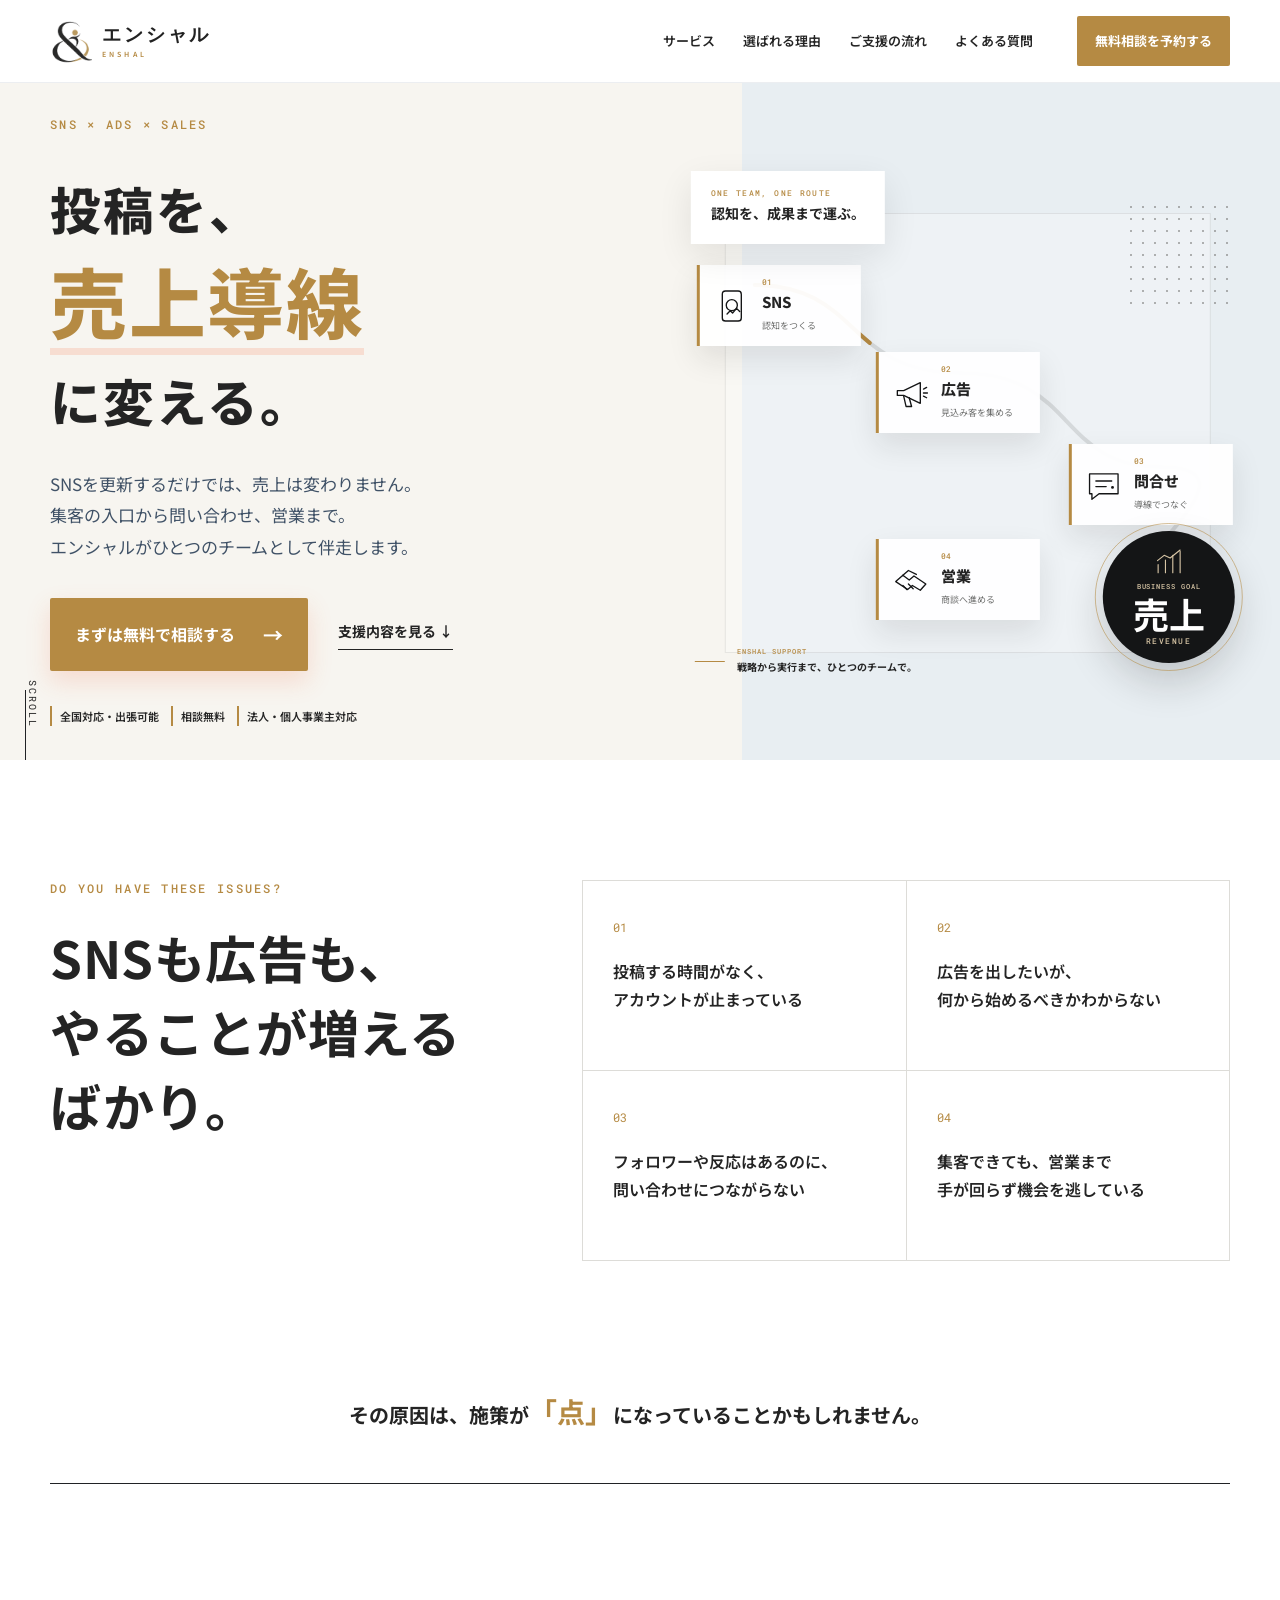
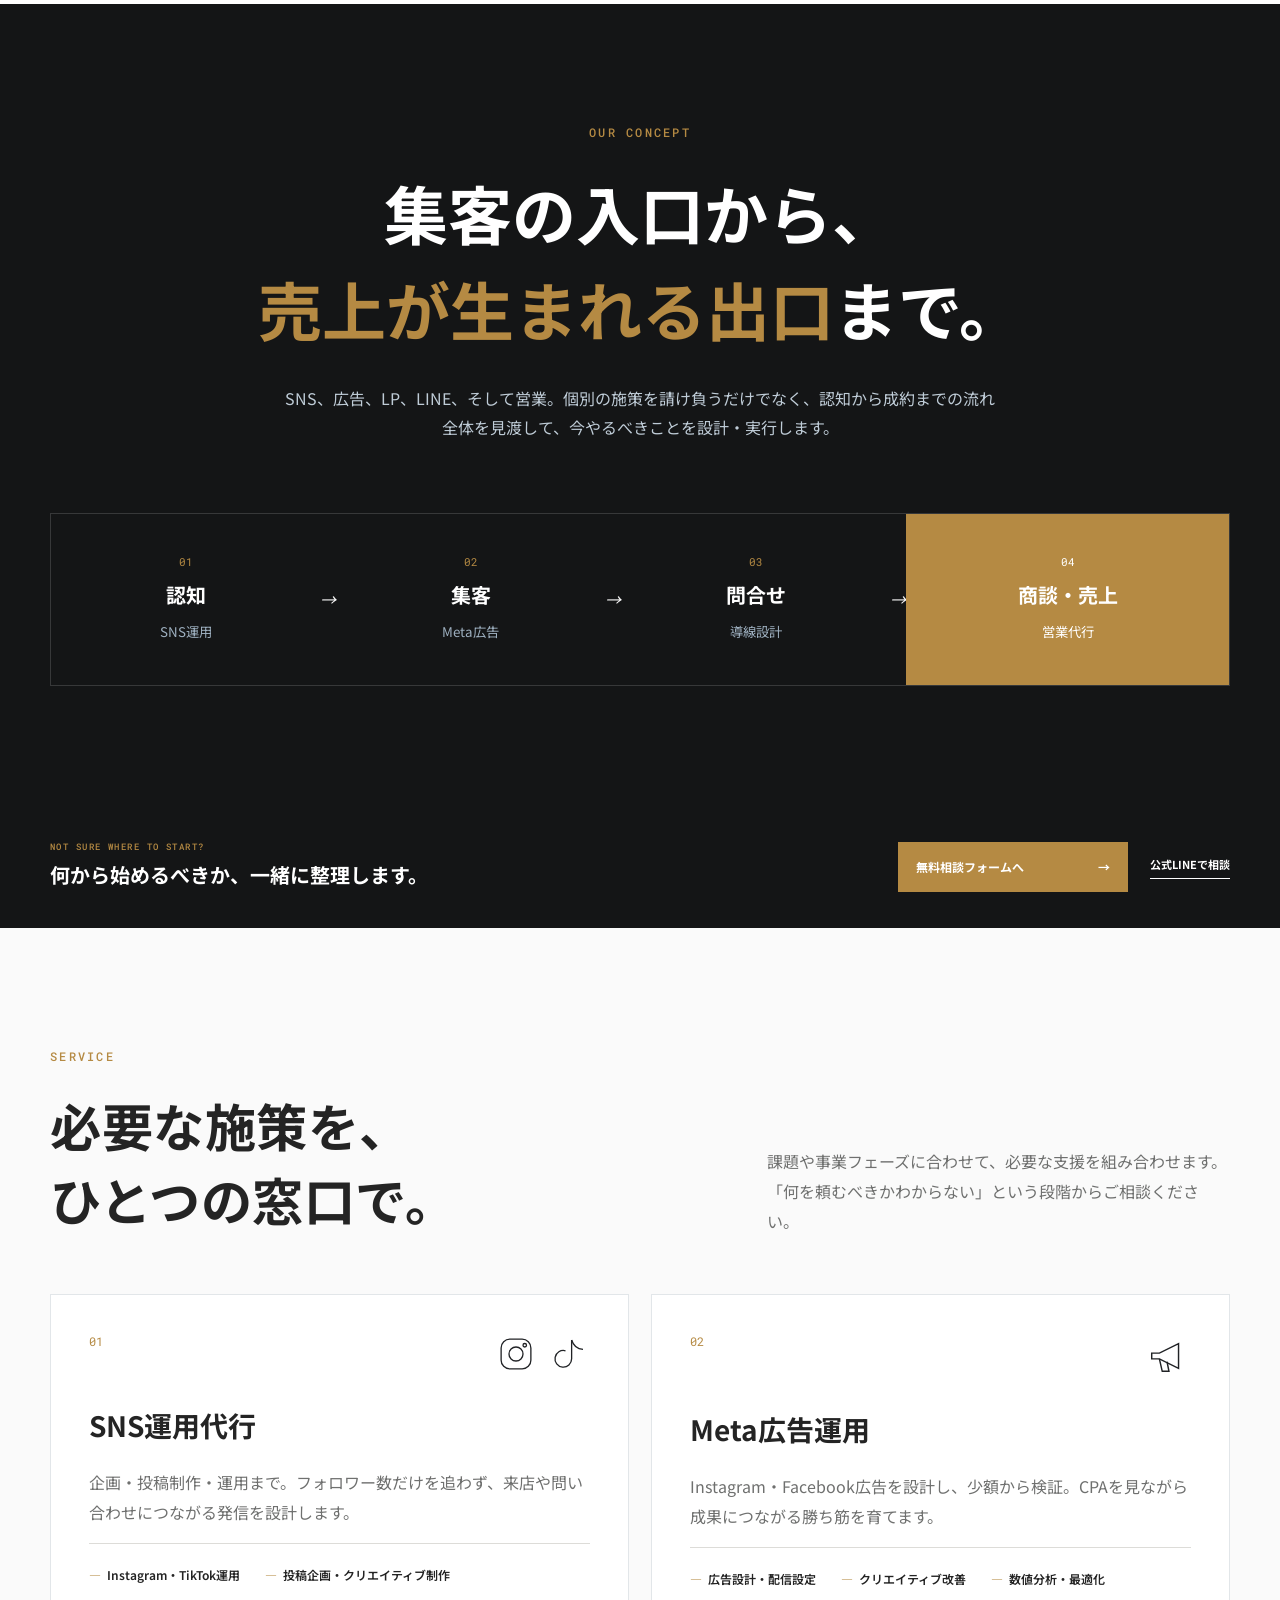
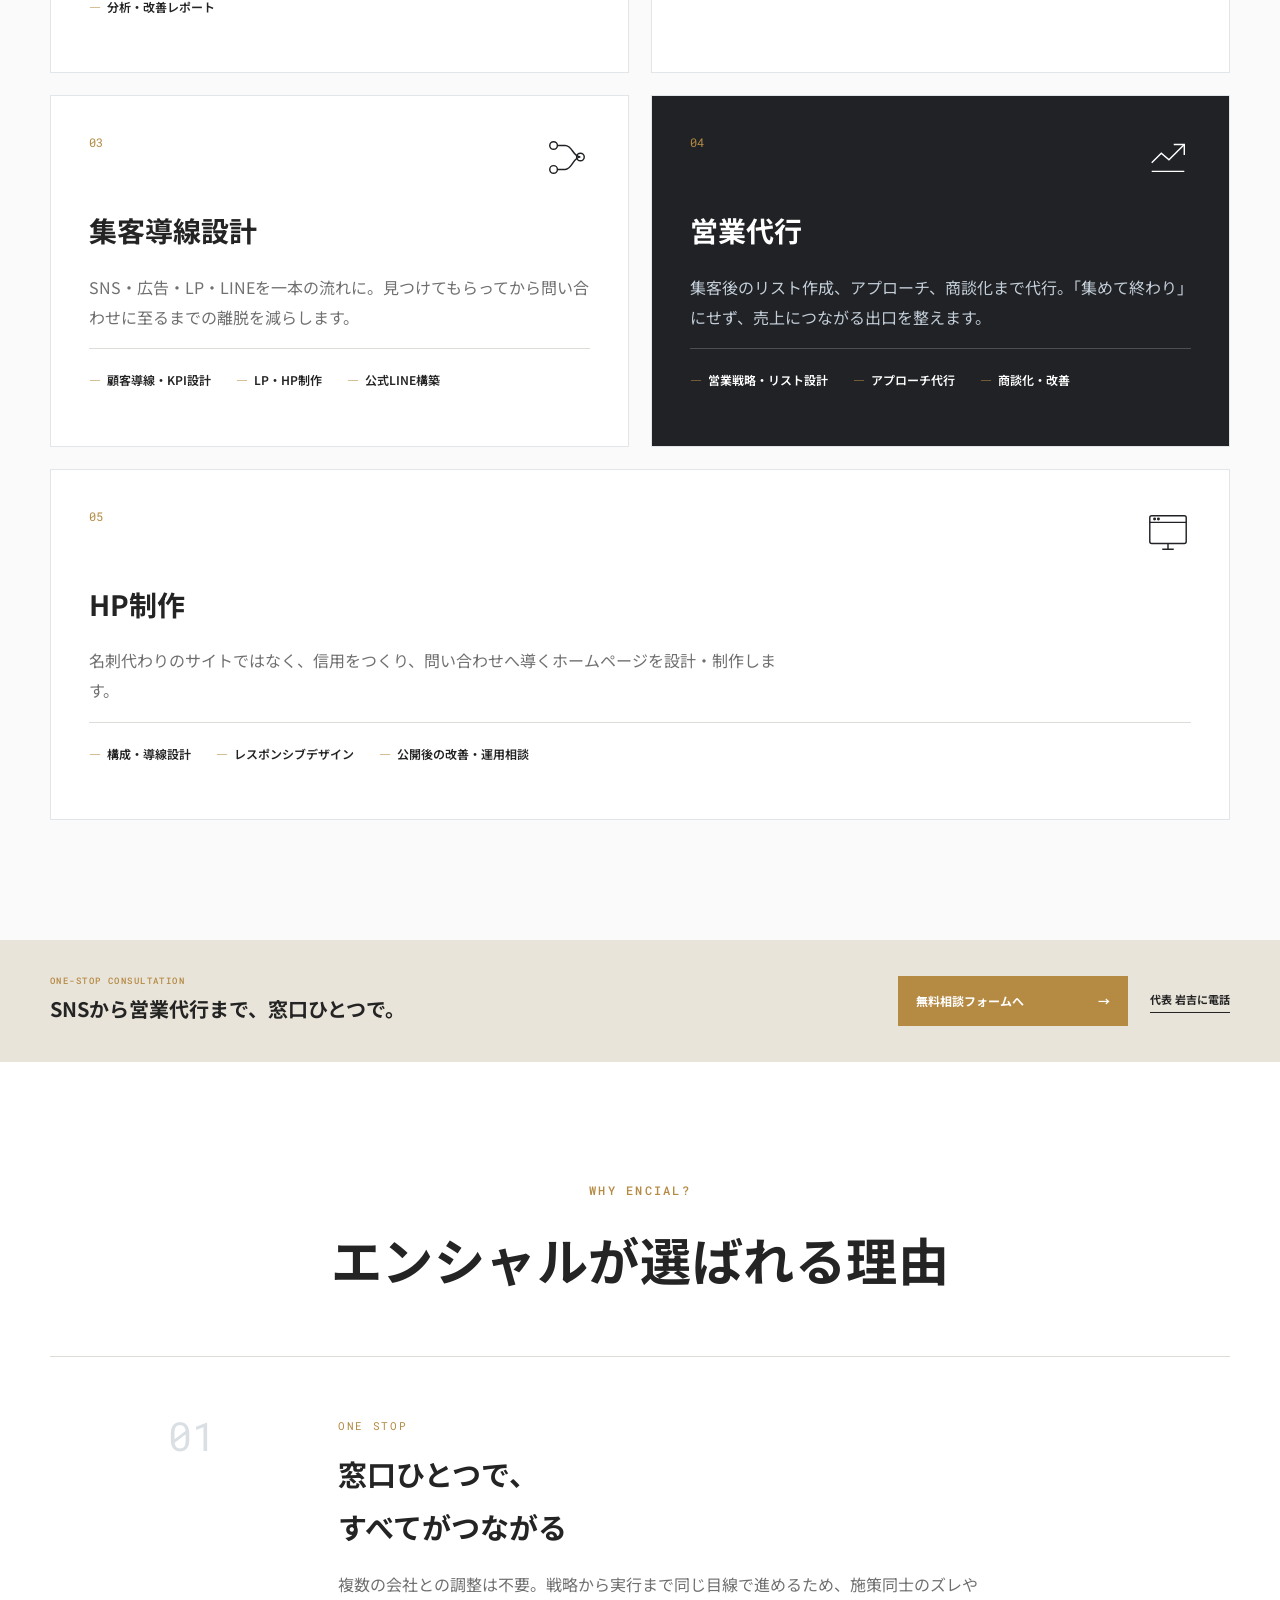
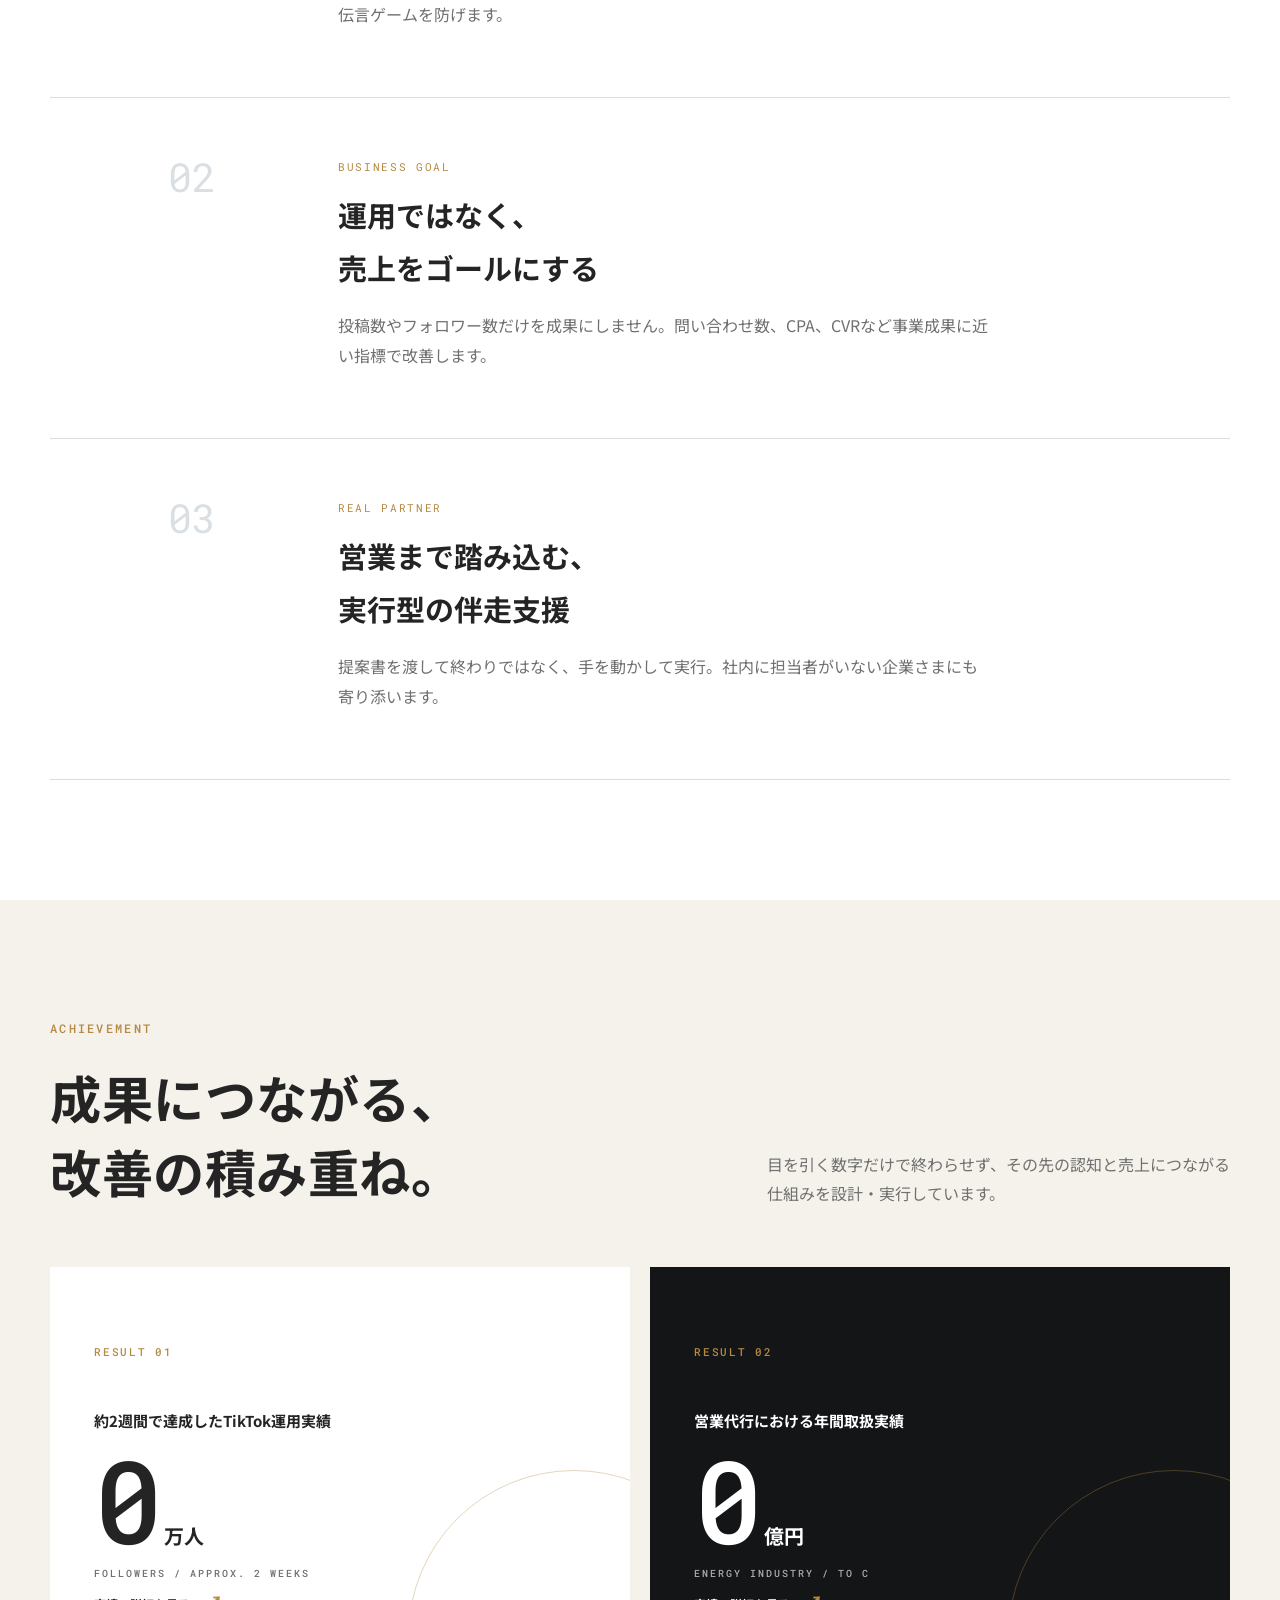
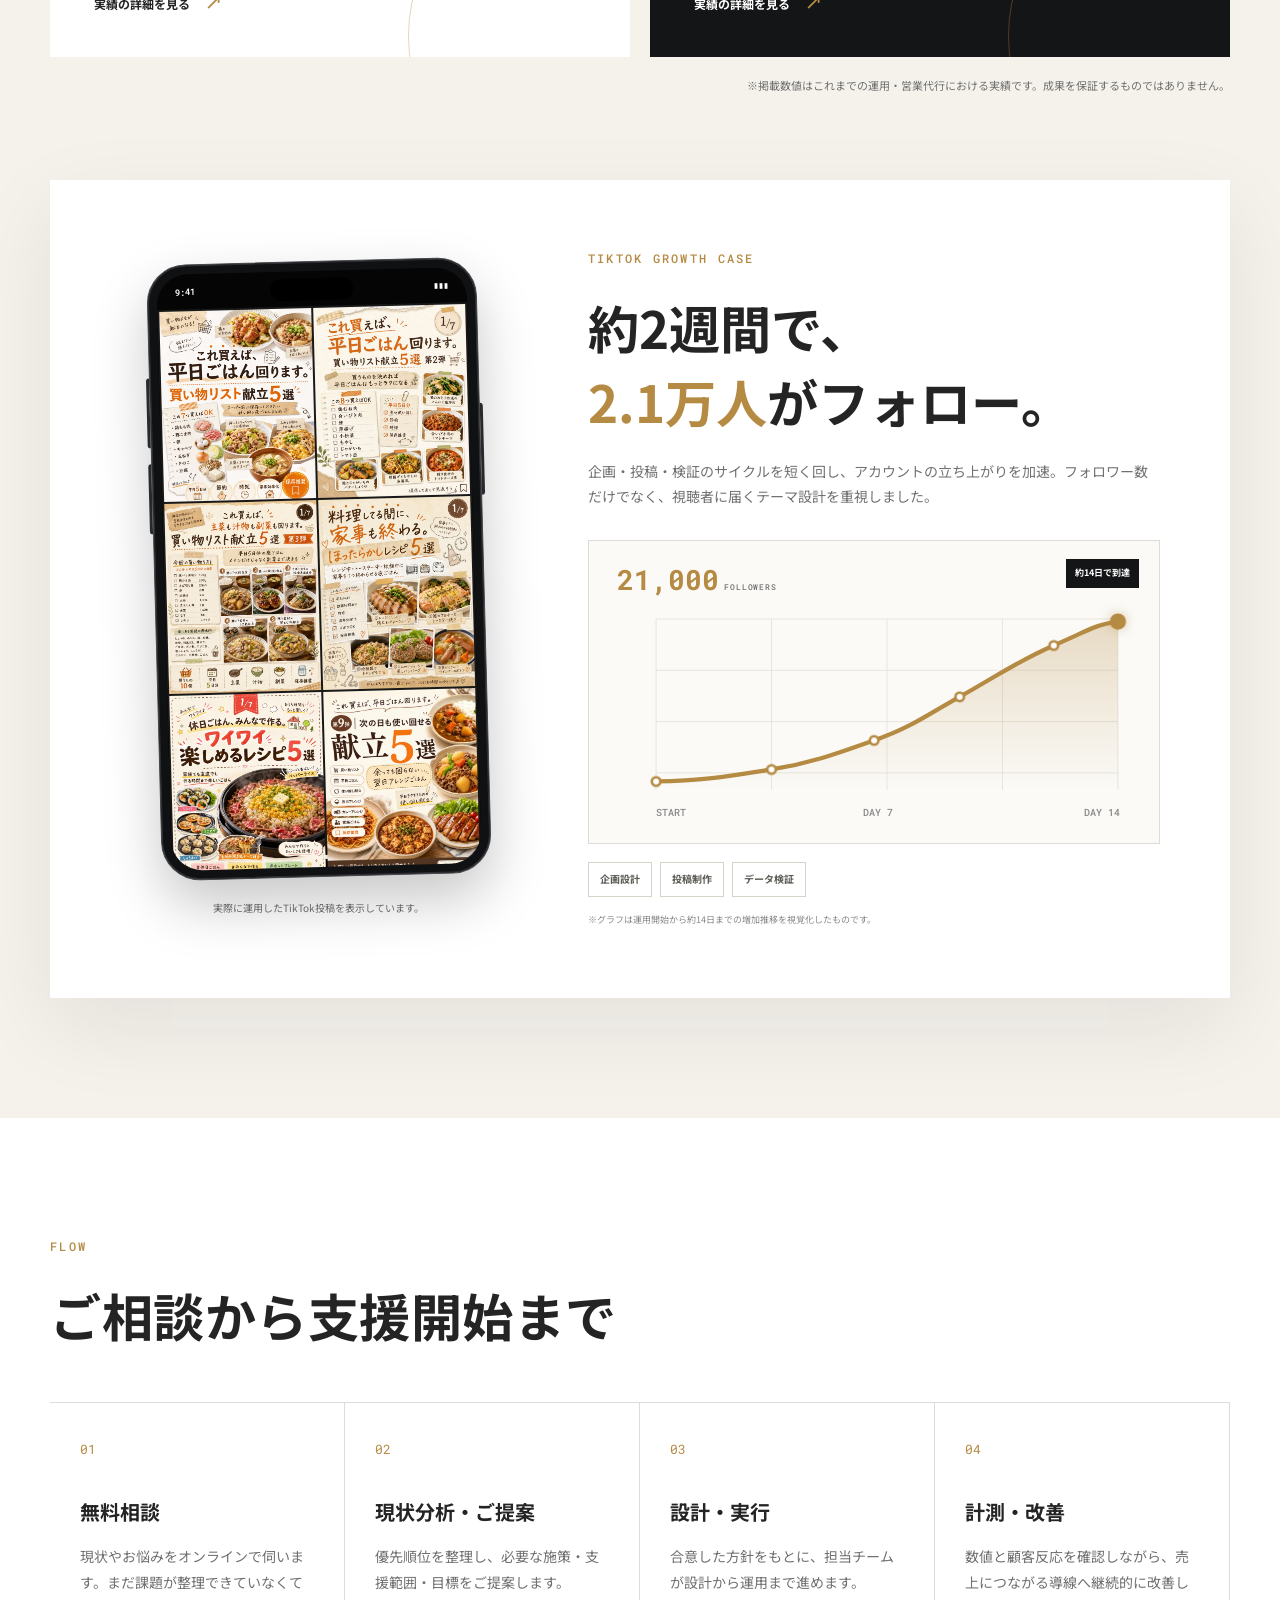
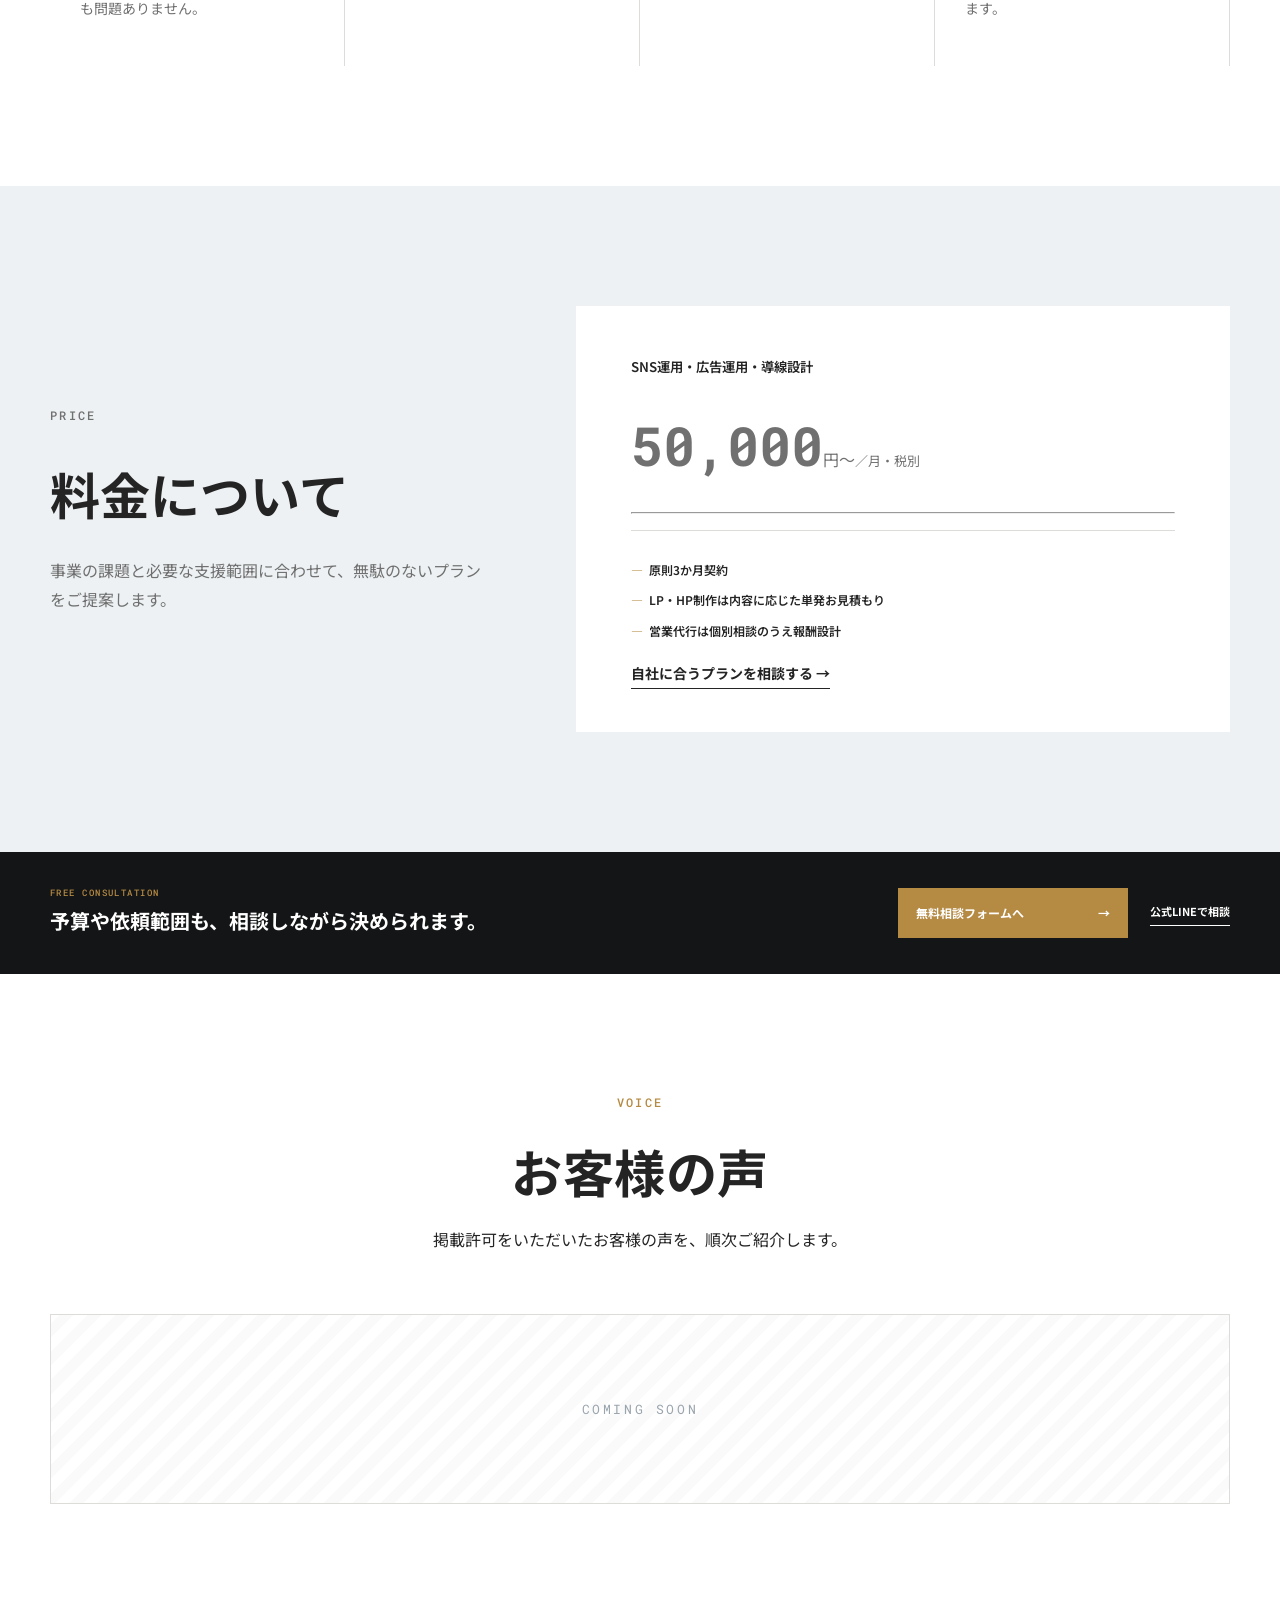
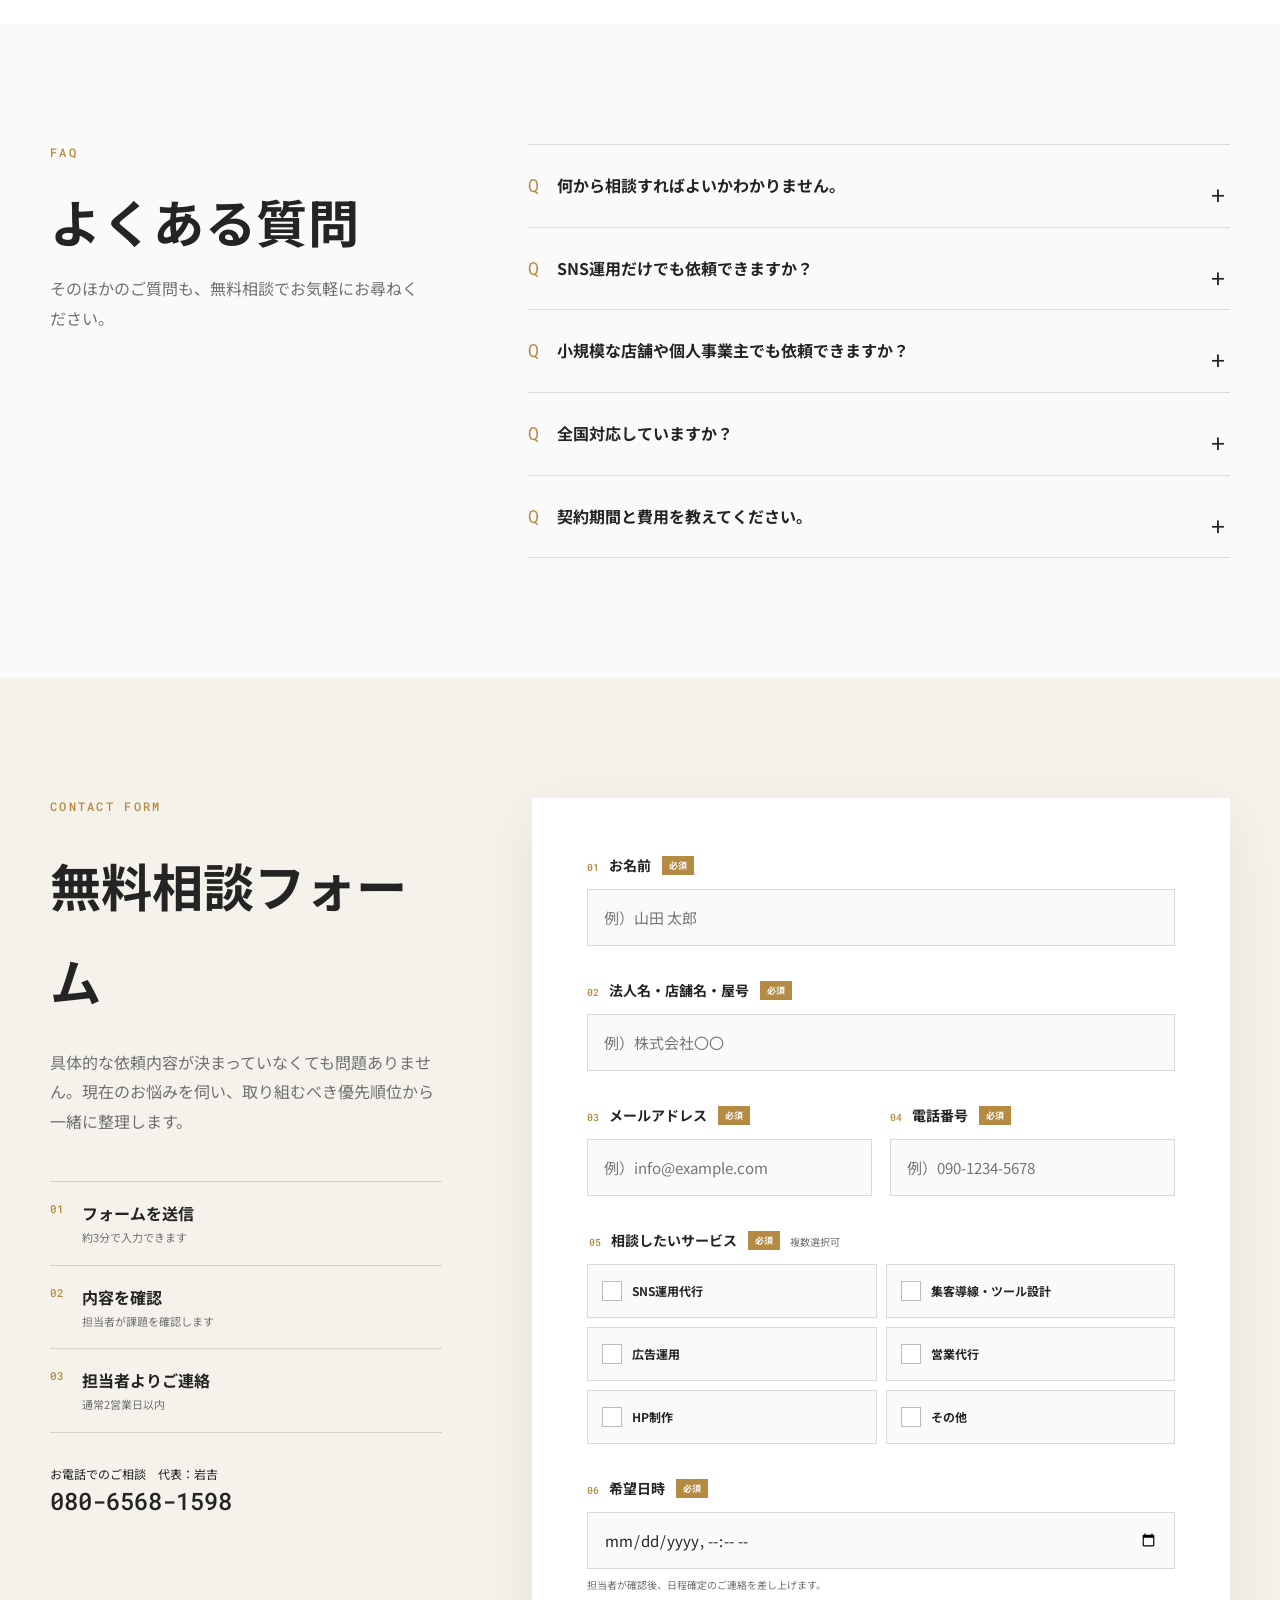
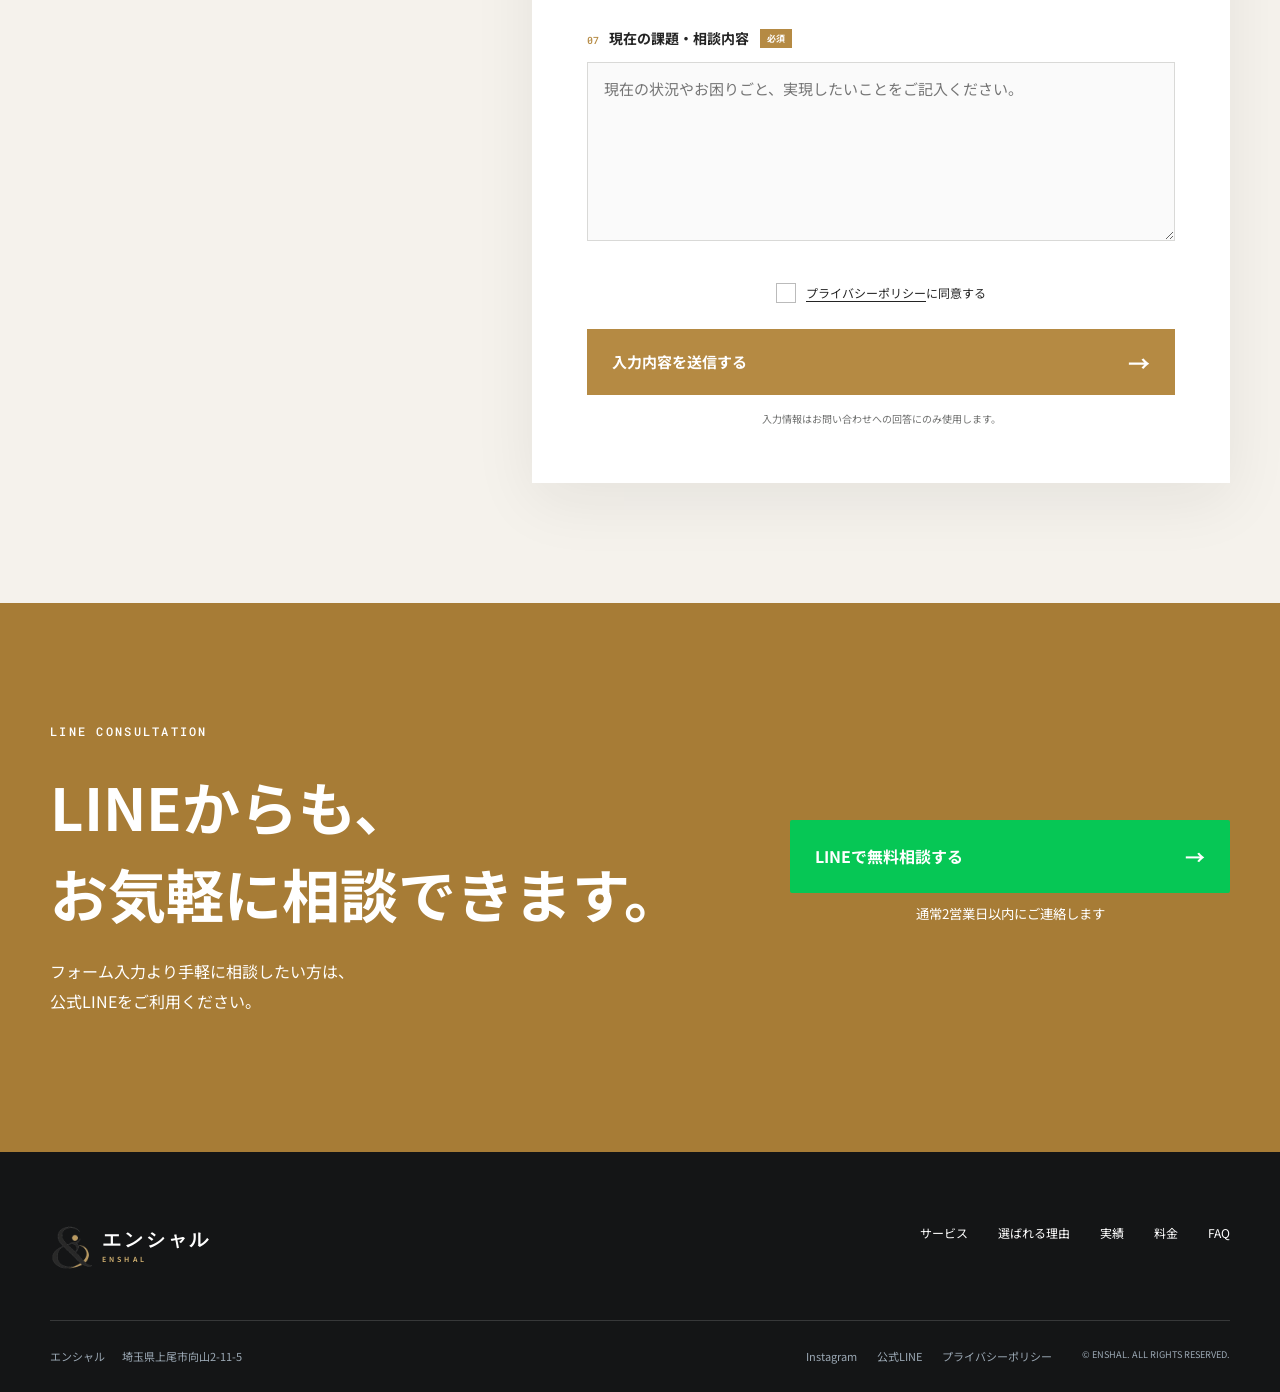
==== index.html @ 0386ad5e "Add landing page files" ====
<!doctype html>
<html lang="ja">
<head>
  <meta charset="UTF-8">
  <meta name="viewport" content="width=device-width, initial-scale=1.0">
  <meta name="description" content="エンシャルは、SNS運用・Meta広告・HP制作・集客導線設計・営業代行を一気通貫で行い、集客を売上につなげる伴走パートナーです。">
  <title>エンシャル｜投稿を、売上導線に変える。</title>
  <link rel="preconnect" href="https://fonts.googleapis.com">
  <link rel="preconnect" href="https://fonts.gstatic.com" crossorigin>
  <link href="https://fonts.googleapis.com/css2?family=Noto+Sans+JP:wght@400;500;600;700;800&family=Roboto+Mono:wght@500&display=swap" rel="stylesheet">
  <link rel="stylesheet" href="styles.css">
  <link rel="stylesheet" href="brand.css">
</head>
<body>
  <a class="skip-link" href="#main">本文へ移動</a>
  <header class="header" id="header">
    <div class="header__inner container">
      <a class="logo" href="#top" aria-label="エンシャル トップへ">
        <img src="assets/encial-mark-transparent.png" alt="" width="430" height="480">
        <span>エンシャル<small>ENSHAL</small></span>
      </a>
      <nav class="nav" aria-label="メインナビゲーション">
        <a href="#service">サービス</a><a href="#strength">選ばれる理由</a><a href="#flow">ご支援の流れ</a><a href="#faq">よくある質問</a>
      </nav>
      <a class="button button--small" href="#inquiry">無料相談を予約する</a>
      <button class="menu-button" aria-label="メニューを開く" aria-expanded="false"><b>MENU</b><span></span><span></span></button>
    </div>
  </header>

  <main id="main">
    <section class="hero" id="top">
      <div class="hero__grid container">
        <div class="hero__copy reveal">
          <p class="eyebrow">SNS × ADS × SALES</p>
          <h1><span class="hero-title__small">投稿を、</span><br><em>売上導線</em><br><span class="hero-title__small hero-title__last">に変える。</span></h1>
          <p class="hero__lead">SNSを更新するだけでは、売上は変わりません。<br>集客の入口から問い合わせ、営業まで。<br class="pc">エンシャルがひとつのチームとして伴走します。</p>
          <div class="hero__actions">
            <a class="button" href="#inquiry">まずは無料で相談する<span>→</span></a>
            <a class="text-link" href="#service">支援内容を見る <span>↓</span></a>
          </div>
          <div class="hero__trust"><span>全国対応・出張可能</span><span>相談無料</span><span>法人・個人事業主対応</span></div>
        </div>
        <div class="hero__visual reveal" aria-label="SNSから売上までを一本につなぐ支援導線">
          <div class="revenue-route">
            <div class="revenue-route__heading"><small>ONE TEAM, ONE ROUTE</small><strong>認知を、成果まで運ぶ。</strong></div>
            <svg class="revenue-route__line" viewBox="0 0 540 420" aria-hidden="true">
              <path class="route-line__base" d="M64 72 C170 72 154 160 270 160 S366 254 470 254 S430 350 470 350"/>
              <path class="route-line__active" pathLength="1" d="M64 72 C170 72 154 160 270 160 S366 254 470 254 S430 350 470 350"/>
            </svg>
            <div class="route-step route-step--sns"><svg viewBox="0 0 48 48" aria-hidden="true"><rect x="12" y="5" width="24" height="38" rx="4"/><circle cx="24" cy="23" r="7"/><path d="m18 34 4-4 3 3 5-6 4 4"/></svg><div><b>01</b><span>SNS</span><small>認知をつくる</small></div></div>
            <div class="route-step route-step--ads"><svg viewBox="0 0 48 48" aria-hidden="true"><path d="M7 27h8l21 10V11L15 21H7z"/><path d="m15 28 3 13h7l-3-11M40 19l4-2M40 28l4 2M40 24h5"/></svg><div><b>02</b><span>広告</span><small>見込み客を集める</small></div></div>
            <div class="route-step route-step--contact"><svg viewBox="0 0 48 48" aria-hidden="true"><path d="M6 10h36v25H18l-9 7v-7H6z"/><path d="M14 19h20M14 26h13"/><circle cx="35" cy="27" r="1"/></svg><div><b>03</b><span>問合せ</span><small>導線でつなぐ</small></div></div>
            <div class="route-step route-step--sales"><svg viewBox="0 0 48 48" aria-hidden="true"><path d="m5 26 9-8 8 6 6-5 15 10-7 8-10-6-6 5z"/><path d="m14 18 7-6 10 5M14 31l5 5M21 29l6 6"/></svg><div><b>04</b><span>営業</span><small>商談へ進める</small></div></div>
            <div class="route-goal"><svg viewBox="0 0 48 48" aria-hidden="true"><path d="M8 37V25M19 37V18M30 37V11M41 37V5"/><path d="m7 19 10-8 9 4L41 3"/></svg><small>BUSINESS GOAL</small><strong>売上</strong><span>REVENUE</span></div>
            <div class="revenue-route__caption"><i></i><span><small>ENSHAL SUPPORT</small><strong>戦略から実行まで、ひとつのチームで。</strong></span></div>
          </div>
          <div class="dot-grid" aria-hidden="true"></div>
        </div>
      </div>
      <div class="hero__scroll" aria-hidden="true">SCROLL<i></i></div>
    </section>

    <section class="problem section">
      <div class="container problem__grid">
        <div class="section-heading reveal"><p class="eyebrow">DO YOU HAVE THESE ISSUES?</p><h2>SNSも広告も、<br>やることが増えるばかり。</h2></div>
        <div class="problem__list reveal">
          <div><span>01</span><p>投稿する時間がなく、<br>アカウントが止まっている</p></div>
          <div><span>02</span><p>広告を出したいが、<br>何から始めるべきかわからない</p></div>
          <div><span>03</span><p>フォロワーや反応はあるのに、<br>問い合わせにつながらない</p></div>
          <div><span>04</span><p>集客できても、営業まで<br>手が回らず機会を逃している</p></div>
        </div>
      </div>
      <div class="statement reveal"><p>その原因は、施策が<span>「点」</span>になっていることかもしれません。</p></div>
    </section>

    <section class="concept section section--navy">
      <div class="container concept__inner reveal">
        <p class="eyebrow">OUR CONCEPT</p>
        <h2>集客の入口から、<br><em>売上が生まれる出口</em>まで。</h2>
        <p>SNS、広告、LP、LINE、そして営業。個別の施策を請け負うだけでなく、認知から成約までの流れ全体を見渡して、今やるべきことを設計・実行します。</p>
        <div class="concept__flow">
          <div><b>01</b><strong>認知</strong><small>SNS運用</small></div><i>→</i>
          <div><b>02</b><strong>集客</strong><small>Meta広告</small></div><i>→</i>
          <div><b>03</b><strong>問合せ</strong><small>導線設計</small></div><i>→</i>
          <div class="active"><b>04</b><strong>商談・売上</strong><small>営業代行</small></div>
        </div>
      </div>
    </section>

    <aside class="conversion-band reveal" aria-label="無料相談のご案内">
      <div class="container conversion-band__inner"><div><small>NOT SURE WHERE TO START?</small><strong>何から始めるべきか、一緒に整理します。</strong></div><div><a href="#inquiry">無料相談フォームへ <span>→</span></a><a href="https://lin.ee/7606MML" target="_blank" rel="noopener">公式LINEで相談</a></div></div>
    </aside>

    <section class="service section" id="service">
      <div class="container">
        <div class="section-heading section-heading--row reveal"><div><p class="eyebrow">SERVICE</p><h2>必要な施策を、<br>ひとつの窓口で。</h2></div><p>課題や事業フェーズに合わせて、必要な支援を組み合わせます。「何を頼むべきかわからない」という段階からご相談ください。</p></div>
        <div class="service__cards">
          <article class="service-card reveal"><div class="service-card__top"><span>01</span><div class="service-social-icons" aria-label="Instagram・TikTok対応"><svg viewBox="0 0 48 48" aria-hidden="true"><rect x="7" y="7" width="34" height="34" rx="10"/><circle cx="24" cy="24" r="8"/><circle cx="34" cy="14" r="2"/></svg><svg viewBox="0 0 48 48" aria-hidden="true"><path d="M27 8v21.5a9.5 9.5 0 1 1-7-9.2"/><path d="M27 8c2.2 7 6.7 10.4 13 10.8"/></svg></div></div><h3>SNS運用代行</h3><p>企画・投稿制作・運用まで。フォロワー数だけを追わず、来店や問い合わせにつながる発信を設計します。</p><ul><li>Instagram・TikTok運用</li><li>投稿企画・クリエイティブ制作</li><li>分析・改善レポート</li></ul></article>
          <article class="service-card reveal"><div class="service-card__top"><span>02</span><svg viewBox="0 0 48 48" aria-hidden="true"><path d="M7 27h8l20 10V11L15 21H7z"/><path d="M15 27l3 13h7l-2-10"/></svg></div><h3>Meta広告運用</h3><p>Instagram・Facebook広告を設計し、少額から検証。CPAを見ながら成果につながる勝ち筋を育てます。</p><ul><li>広告設計・配信設定</li><li>クリエイティブ改善</li><li>数値分析・最適化</li></ul></article>
          <article class="service-card reveal"><div class="service-card__top"><span>03</span><svg viewBox="0 0 48 48" aria-hidden="true"><circle cx="10" cy="12" r="4"/><circle cx="38" cy="24" r="4"/><circle cx="10" cy="37" r="4"/><path d="M14 12h8c8 0 8 12 16 12M14 37h8c8 0 8-13 16-13"/></svg></div><h3>集客導線設計</h3><p>SNS・広告・LP・LINEを一本の流れに。見つけてもらってから問い合わせに至るまでの離脱を減らします。</p><ul><li>顧客導線・KPI設計</li><li>LP・HP制作</li><li>公式LINE構築</li></ul></article>
          <article class="service-card service-card--accent reveal"><div class="service-card__top"><span>04</span><svg viewBox="0 0 48 48" aria-hidden="true"><path d="M7 30l10-10 8 7 16-16"/><path d="M30 11h11v11"/><path d="M7 39h34"/></svg></div><h3>営業代行</h3><p>集客後のリスト作成、アプローチ、商談化まで代行。「集めて終わり」にせず、売上につながる出口を整えます。</p><ul><li>営業戦略・リスト設計</li><li>アプローチ代行</li><li>商談化・改善</li></ul></article>
          <article class="service-card service-card--wide reveal"><div class="service-card__top"><span>05</span><svg viewBox="0 0 48 48" aria-hidden="true"><rect x="5" y="8" width="38" height="29" rx="2"/><path d="M5 15h38M18 43h12M24 37v6"/><circle cx="10" cy="11.5" r=".8"/><circle cx="14" cy="11.5" r=".8"/></svg></div><h3>HP制作</h3><p>名刺代わりのサイトではなく、信用をつくり、問い合わせへ導くホームページを設計・制作します。</p><ul><li>構成・導線設計</li><li>レスポンシブデザイン</li><li>公開後の改善・運用相談</li></ul></article>
        </div>
      </div>
    </section>

    <aside class="conversion-band conversion-band--light reveal" aria-label="無料相談のご案内">
      <div class="container conversion-band__inner"><div><small>ONE-STOP CONSULTATION</small><strong>SNSから営業代行まで、窓口ひとつで。</strong></div><div><a href="#inquiry">無料相談フォームへ <span>→</span></a><a href="tel:08065681598">代表 岩吉に電話</a></div></div>
    </aside>

    <section class="strength section" id="strength">
      <div class="container">
        <div class="section-heading section-heading--center reveal"><p class="eyebrow">WHY ENCIAL?</p><h2>エンシャルが選ばれる理由</h2></div>
        <div class="strength__grid">
          <article class="reveal"><b>01</b><div><span>ONE STOP</span><h3>窓口ひとつで、<br>すべてがつながる</h3><p>複数の会社との調整は不要。戦略から実行まで同じ目線で進めるため、施策同士のズレや伝言ゲームを防げます。</p></div></article>
          <article class="reveal"><b>02</b><div><span>BUSINESS GOAL</span><h3>運用ではなく、<br>売上をゴールにする</h3><p>投稿数やフォロワー数だけを成果にしません。問い合わせ数、CPA、CVRなど事業成果に近い指標で改善します。</p></div></article>
          <article class="reveal"><b>03</b><div><span>REAL PARTNER</span><h3>営業まで踏み込む、<br>実行型の伴走支援</h3><p>提案書を渡して終わりではなく、手を動かして実行。社内に担当者がいない企業さまにも寄り添います。</p></div></article>
        </div>
      </div>
    </section>

    <section class="achievement section" id="achievement">
      <div class="container">
        <div class="section-heading section-heading--row reveal"><div><p class="eyebrow">ACHIEVEMENT</p><h2>成果につながる、<br>改善の積み重ね。</h2></div><p>目を引く数字だけで終わらせず、その先の認知と売上につながる仕組みを設計・実行しています。</p></div>
        <div class="achievement__metrics">
          <button class="metric-card reveal" type="button" data-result="tiktok" aria-label="TikTok運用実績の詳細を見る">
            <span class="metric-card__index">RESULT 01</span>
            <span class="metric-card__label">約2週間で達成したTikTok運用実績</span>
            <strong><span class="metric-number" data-count="2.1">0</span><small>万人</small></strong>
            <span class="metric-card__note">FOLLOWERS / APPROX. 2 WEEKS</span>
            <span class="metric-card__more">実績の詳細を見る <i>↗</i></span>
          </button>
          <button class="metric-card metric-card--dark reveal" type="button" data-result="sales" aria-label="営業代行実績の詳細を見る">
            <span class="metric-card__index">RESULT 02</span>
            <span class="metric-card__label">営業代行における年間取扱実績</span>
            <strong><span class="metric-number" data-count="7">0</span><small>億円</small></strong>
            <span class="metric-card__note">ENERGY INDUSTRY / TO C</span>
            <span class="metric-card__more">実績の詳細を見る <i>↗</i></span>
          </button>
        </div>
        <p class="achievement__caption reveal">※掲載数値はこれまでの運用・営業代行における実績です。成果を保証するものではありません。</p>

        <article class="tiktok-case reveal" aria-labelledby="tiktok-case-title">
          <div class="tiktok-case__account">
            <div class="tiktok-case__device">
              <div class="phone-screen">
                <div class="phone-status" aria-hidden="true"><span>9:41</span><i></i><b>▮▮▮</b></div>
                <div class="phone-island" aria-hidden="true"></div>
                <div class="tiktok-post-grid" aria-label="TikTokアカウント kantanrecipe.no1の実際の投稿一覧">
                  <img src="assets/tiktok-post-01.jpg" alt="平日ごはんの買い物リスト投稿" loading="lazy">
                  <img src="assets/tiktok-post-02.jpg" alt="平日ごはんの献立投稿" loading="lazy">
                  <img src="assets/tiktok-post-03.jpg" alt="料理レシピ投稿" loading="lazy">
                  <img src="assets/tiktok-post-04.jpg" alt="料理レシピ投稿" loading="lazy">
                  <img src="assets/tiktok-post-05.jpg" alt="料理レシピ投稿" loading="lazy">
                  <img src="assets/tiktok-post-06.jpg" alt="料理レシピ投稿" loading="lazy">
                </div>
                <div class="phone-home" aria-hidden="true"></div>
              </div>
            </div>
            <p>実際に運用したTikTok投稿を表示しています。</p>
          </div>

          <div class="tiktok-case__growth">
            <p class="eyebrow">TIKTOK GROWTH CASE</p>
            <h3 id="tiktok-case-title">約2週間で、<br><em>2.1万人</em>がフォロー。</h3>
            <p>企画・投稿・検証のサイクルを短く回し、アカウントの立ち上がりを加速。フォロワー数だけでなく、視聴者に届くテーマ設計を重視しました。</p>
            <div class="growth-chart" aria-label="運用開始から約14日でフォロワー2.1万人に成長したグラフ">
              <div class="growth-chart__value"><span class="growth-chart__count" data-growth-count="21000">0</span><small> FOLLOWERS</small></div>
              <svg viewBox="0 0 620 285" role="img" aria-hidden="true">
                <defs><linearGradient id="growthFill" x1="0" y1="0" x2="0" y2="1"><stop offset="0" stop-color="#b58a43" stop-opacity=".28"/><stop offset="1" stop-color="#b58a43" stop-opacity="0"/></linearGradient></defs>
                <g class="growth-chart__grid"><path d="M55 35H595M55 95H595M55 155H595M55 215H595"/><path d="M55 35V235M190 35V235M325 35V235M460 35V235M595 35V235"/></g>
                <path class="growth-chart__area" d="M55 225 C115 224 145 218 190 211 S265 193 310 177 S370 148 410 126 S476 85 520 66 S565 43 595 38 L595 235 L55 235 Z"/>
                <path class="growth-chart__line" pathLength="1" d="M55 225 C115 224 145 218 190 211 S265 193 310 177 S370 148 410 126 S476 85 520 66 S565 43 595 38"/>
                <g class="growth-chart__points"><circle cx="55" cy="225" r="5"/><circle cx="190" cy="211" r="5"/><circle cx="310" cy="177" r="5"/><circle cx="410" cy="126" r="5"/><circle cx="520" cy="66" r="5"/><circle class="growth-chart__last" cx="595" cy="38" r="8"/></g>
                <g class="growth-chart__labels"><text x="55" y="265">START</text><text x="297" y="265">DAY 7</text><text x="555" y="265">DAY 14</text></g>
              </svg>
              <span class="growth-chart__badge">約14日で到達</span>
            </div>
            <div class="tiktok-case__tags"><span>企画設計</span><span>投稿制作</span><span>データ検証</span></div>
            <small class="tiktok-case__disclaimer">※グラフは運用開始から約14日までの増加推移を視覚化したものです。</small>
          </div>
        </article>
      </div>
    </section>

    <dialog class="result-dialog" id="result-dialog" aria-labelledby="result-title">
      <button class="result-dialog__close" type="button" aria-label="閉じる">×</button>
      <div class="result-dialog__accent"></div>
      <p class="eyebrow" id="result-kicker">ACHIEVEMENT</p>
      <h3 id="result-title"></h3>
      <p class="result-dialog__number" id="result-number"></p>
      <p id="result-description"></p>
      <a class="button" href="#inquiry">同じような課題を相談する<span>→</span></a>
    </dialog>

    <section class="flow section" id="flow">
      <div class="container">
        <div class="section-heading reveal"><p class="eyebrow">FLOW</p><h2>ご相談から支援開始まで</h2></div>
        <ol class="flow__list reveal">
          <li><b>01</b><div><h3>無料相談</h3><p>現状やお悩みをオンラインで伺います。まだ課題が整理できていなくても問題ありません。</p></div></li>
          <li><b>02</b><div><h3>現状分析・ご提案</h3><p>優先順位を整理し、必要な施策・支援範囲・目標をご提案します。</p></div></li>
          <li><b>03</b><div><h3>設計・実行</h3><p>合意した方針をもとに、担当チームが設計から運用まで進めます。</p></div></li>
          <li><b>04</b><div><h3>計測・改善</h3><p>数値と顧客反応を確認しながら、売上につながる導線へ継続的に改善します。</p></div></li>
        </ol>
      </div>
    </section>

    <section class="pricing section" id="pricing">
      <div class="container pricing__grid reveal"><div><p class="eyebrow">PRICE</p><h2>料金について</h2><p>事業の課題と必要な支援範囲に合わせて、無駄のないプランをご提案します。</p></div><div class="pricing__card"><small>SNS運用・広告運用・導線設計</small><p><strong>50,000</strong>円〜<span>／月・税別</span></p><hr><ul><li>原則3か月契約</li><li>LP・HP制作は内容に応じた単発お見積もり</li><li>営業代行は個別相談のうえ報酬設計</li></ul><a class="text-link" href="#inquiry">自社に合うプランを相談する →</a></div></div>
    </section>

    <aside class="conversion-band reveal" aria-label="無料相談のご案内">
      <div class="container conversion-band__inner"><div><small>FREE CONSULTATION</small><strong>予算や依頼範囲も、相談しながら決められます。</strong></div><div><a href="#inquiry">無料相談フォームへ <span>→</span></a><a href="https://lin.ee/7606MML" target="_blank" rel="noopener">公式LINEで相談</a></div></div>
    </aside>

    <section class="voice section">
      <div class="container"><div class="section-heading section-heading--center reveal"><p class="eyebrow">VOICE</p><h2>お客様の声</h2><p>掲載許可をいただいたお客様の声を、順次ご紹介します。</p></div><div class="voice__soon reveal"><span>COMING SOON</span></div></div>
    </section>

    <section class="faq section" id="faq">
      <div class="container faq__grid">
        <div class="section-heading reveal"><p class="eyebrow">FAQ</p><h2>よくある質問</h2><p>そのほかのご質問も、無料相談でお気軽にお尋ねください。</p></div>
        <div class="faq__list reveal">
          <details><summary><span>Q</span>何から相談すればよいかわかりません。</summary><p>問題ありません。現在の集客状況や体制を伺い、優先度の高い施策から整理します。具体的な依頼内容が決まっていない段階でもご相談いただけます。</p></details>
          <details><summary><span>Q</span>SNS運用だけでも依頼できますか？</summary><p>はい、可能です。ただし成果につながるよう、既存の広告・LP・LINE・営業体制も確認したうえで運用方針をご提案します。</p></details>
          <details><summary><span>Q</span>小規模な店舗や個人事業主でも依頼できますか？</summary><p>はい。実店舗1店舗から複数店舗、EC事業まで、規模とご予算に合わせて支援内容を設計します。</p></details>
          <details><summary><span>Q</span>全国対応していますか？</summary><p>オンラインで全国対応しています。ご要望や支援内容に応じて、現地への出張対応も可能です。まずは地域とご希望内容をお聞かせください。</p></details>
          <details><summary><span>Q</span>契約期間と費用を教えてください。</summary><p>SNS運用・広告運用・導線設計は原則3か月、月額5万円（税別）からです。制作や営業代行は内容に応じて個別にお見積もりします。</p></details>
        </div>
      </div>
    </section>

    <section class="inquiry section" id="inquiry">
      <div class="container inquiry__grid">
        <div class="inquiry__intro reveal">
          <p class="eyebrow">CONTACT FORM</p>
          <h2>無料相談フォーム</h2>
          <p>具体的な依頼内容が決まっていなくても問題ありません。現在のお悩みを伺い、取り組むべき優先順位から一緒に整理します。</p>
          <div class="inquiry__guide">
            <div><span>01</span><p><strong>フォームを送信</strong><small>約3分で入力できます</small></p></div>
            <div><span>02</span><p><strong>内容を確認</strong><small>担当者が課題を確認します</small></p></div>
            <div><span>03</span><p><strong>担当者よりご連絡</strong><small>通常2営業日以内</small></p></div>
          </div>
          <p class="inquiry__alternate">お電話でのご相談　代表：岩吉<br><a href="tel:08065681598">080-6568-1598</a></p>
        </div>

        <form class="inquiry-form reveal" id="inquiry-form" novalidate>
          <input type="hidden" name="_subject" value="【エンシャルLP】無料相談のお問い合わせ">
          <input type="hidden" name="_template" value="table">
          <input class="form-honeypot" type="text" name="_honey" tabindex="-1" autocomplete="off" aria-hidden="true">

          <div class="form-field">
            <label for="form-name"><span>01</span>お名前 <em>必須</em></label>
            <input id="form-name" name="お名前" type="text" autocomplete="name" placeholder="例）山田 太郎" required>
            <p class="form-error">お名前を入力してください</p>
          </div>

          <div class="form-field">
            <label for="form-company"><span>02</span>法人名・店舗名・屋号 <em>必須</em></label>
            <input id="form-company" name="法人名・店舗名・屋号" type="text" autocomplete="organization" placeholder="例）株式会社〇〇" required>
            <p class="form-error">法人名・店舗名・屋号を入力してください</p>
          </div>

          <div class="form-row">
            <div class="form-field">
              <label for="form-email"><span>03</span>メールアドレス <em>必須</em></label>
              <input id="form-email" name="メールアドレス" type="email" autocomplete="email" inputmode="email" placeholder="例）info@example.com" required>
              <p class="form-error">正しいメールアドレスを入力してください</p>
            </div>
            <div class="form-field">
              <label for="form-tel"><span>04</span>電話番号 <em>必須</em></label>
              <input id="form-tel" name="電話番号" type="tel" autocomplete="tel" inputmode="tel" placeholder="例）090-1234-5678" pattern="[0-9０-９+＋()（）\-ー\s]{10,}" required>
              <p class="form-error">正しい電話番号を入力してください</p>
            </div>
          </div>

          <fieldset class="form-field form-services">
            <legend><span>05</span>相談したいサービス <em>必須</em><small>複数選択可</small></legend>
            <div class="form-options">
              <label><input type="checkbox" name="相談したいサービス" value="SNS運用代行"><i></i>SNS運用代行</label>
              <label><input type="checkbox" name="相談したいサービス" value="集客導線・ツール設計"><i></i>集客導線・ツール設計</label>
              <label><input type="checkbox" name="相談したいサービス" value="広告運用"><i></i>広告運用</label>
              <label><input type="checkbox" name="相談したいサービス" value="営業代行"><i></i>営業代行</label>
              <label><input type="checkbox" name="相談したいサービス" value="HP制作"><i></i>HP制作</label>
              <label><input type="checkbox" name="相談したいサービス" value="その他"><i></i>その他</label>
            </div>
            <p class="form-error">サービスを1つ以上選択してください</p>
          </fieldset>

          <div class="form-field">
            <label for="form-date"><span>06</span>希望日時 <em>必須</em></label>
            <input id="form-date" name="希望日時" type="datetime-local" required>
            <p class="form-help">担当者が確認後、日程確定のご連絡を差し上げます。</p>
            <p class="form-error">希望日時を選択してください</p>
          </div>

          <div class="form-field">
            <label for="form-message"><span>07</span>現在の課題・相談内容 <em>必須</em></label>
            <textarea id="form-message" name="現在の課題・相談内容" rows="7" placeholder="現在の状況やお困りごと、実現したいことをご記入ください。" required></textarea>
            <p class="form-error">現在の課題・相談内容を入力してください</p>
          </div>

          <label class="form-consent">
            <input type="checkbox" name="プライバシーポリシーへの同意" value="同意する" required>
            <i></i><span><a href="https://docs.google.com/document/d/e/2PACX-1vSbMeVyuakKVxc9cSBxQw914XSSfS06F5wCWhgU44TYThWYixms097nYMcObPbEcBLDinNGBk1Og5qH/pub" target="_blank" rel="noopener">プライバシーポリシー</a>に同意する</span>
          </label>
          <p class="form-error form-consent-error">同意のうえ送信してください</p>

          <button class="form-submit" type="submit"><span class="form-submit__label">入力内容を送信する</span><i>→</i></button>
          <p class="form-status" role="status" aria-live="polite"></p>
          <p class="form-security">入力情報はお問い合わせへの回答にのみ使用します。</p>
        </form>
      </div>
    </section>

    <section class="contact section" id="contact">
      <div class="container contact__inner reveal">
        <div><p class="eyebrow">LINE CONSULTATION</p><h2>LINEからも、<br>お気軽に相談できます。</h2><p>フォーム入力より手軽に相談したい方は、<br>公式LINEをご利用ください。</p></div>
        <div class="contact__action"><a class="button button--line" href="https://lin.ee/7606MML" target="_blank" rel="noopener">LINEで無料相談する<span>→</span></a><small>通常2営業日以内にご連絡します</small></div>
      </div>
    </section>

    <dialog class="form-confirm" id="form-confirm" aria-labelledby="form-confirm-title">
      <p class="eyebrow">CONFIRM</p>
      <h3 id="form-confirm-title">入力内容をご確認ください</h3>
      <div class="form-confirm__summary" id="form-confirm-summary"></div>
      <div class="form-confirm__actions">
        <button class="form-confirm__back" type="button">入力画面に戻る</button>
        <button class="form-confirm__send" type="button">この内容で送信する <span>→</span></button>
      </div>
    </dialog>
  </main>

  <footer class="footer"><div class="container footer__top"><a class="logo logo--white" href="#top"><img src="assets/encial-mark-transparent.png" alt="" width="430" height="480"><span>エンシャル<small>ENSHAL</small></span></a><div><a href="#service">サービス</a><a href="#strength">選ばれる理由</a><a href="#achievement">実績</a><a href="#pricing">料金</a><a href="#faq">FAQ</a></div></div><div class="container footer__bottom"><p>エンシャル <span>埼玉県上尾市向山2-11-5</span></p><div><a href="https://www.instagram.com/encial.inc?igsh=cDZvYWhyOGh0eHR6" target="_blank" rel="noopener">Instagram</a><a href="https://lin.ee/7606MML" target="_blank" rel="noopener">公式LINE</a><a href="https://docs.google.com/document/d/e/2PACX-1vSbMeVyuakKVxc9cSBxQw914XSSfS06F5wCWhgU44TYThWYixms097nYMcObPbEcBLDinNGBk1Og5qH/pub" target="_blank" rel="noopener">プライバシーポリシー</a></div><small>© ENSHAL. ALL RIGHTS RESERVED.</small></div></footer>
  <a class="floating-cta" href="#inquiry"><span>無料相談</span><i>→</i></a>
  <script src="config.js"></script>
  <script src="script.js"></script>
</body>
</html>
---- styles.css ----
:root{--navy:#112d4e;--navy2:#0a2039;--blue:#184f82;--orange:#f2663a;--cream:#f5f1e9;--ink:#16283a;--gray:#687684;--line:#dce2e5;--white:#fff;--green:#06c755;--max:1180px}*{box-sizing:border-box}html{scroll-behavior:smooth}body{margin:0;color:var(--ink);font-family:"Noto Sans JP",sans-serif;background:#fff;line-height:1.85;-webkit-font-smoothing:antialiased}a{color:inherit;text-decoration:none}img,svg{display:block;max-width:100%}.container{width:min(calc(100% - 48px),var(--max));margin:auto}.skip-link{position:fixed;left:16px;top:-60px;z-index:999;background:#fff;padding:10px}.skip-link:focus{top:10px}.header{position:fixed;top:0;width:100%;z-index:100;background:rgba(255,255,255,.9);backdrop-filter:blur(12px);border-bottom:1px solid rgba(17,45,78,.08)}.header__inner{height:82px;display:flex;align-items:center;gap:44px}.logo{display:flex;align-items:center;gap:11px;font-size:22px;font-weight:800;letter-spacing:.11em;line-height:1}.logo small{display:block;font-size:8px;letter-spacing:.28em;margin-top:6px}.logo__mark{width:31px;height:29px;display:flex;gap:3px;align-items:end}.logo__mark i{display:block;width:7px;background:var(--orange);transform:skewY(-27deg)}.logo__mark i:nth-child(1){height:13px}.logo__mark i:nth-child(2){height:21px}.logo__mark i:nth-child(3){height:29px}.nav{display:flex;gap:28px;margin-left:auto}.nav a{font-size:13px;font-weight:600}.nav a:hover{color:var(--orange)}.button{display:inline-flex;align-items:center;justify-content:space-between;gap:28px;background:var(--orange);color:white;padding:18px 25px;border-radius:2px;font-weight:700;box-shadow:0 10px 25px rgba(242,102,58,.18);transition:.25s}.button:hover{transform:translateY(-2px);filter:brightness(.96)}.button span{font-size:20px}.button--small{padding:13px 18px;font-size:13px;box-shadow:none}.menu-button{display:none}.hero{min-height:760px;padding-top:82px;background:linear-gradient(90deg,#f7f5f0 0 58%,#e8eef2 58%);position:relative;overflow:hidden}.hero__grid{min-height:678px;display:grid;grid-template-columns:1.05fr .95fr;align-items:center}.eyebrow{font:500 12px "Roboto Mono",monospace;letter-spacing:.19em;color:var(--orange);margin:0 0 24px}.hero h1{font-size:clamp(54px,6vw,82px);line-height:1.25;letter-spacing:.02em;margin:0 0 24px;font-weight:800}.hero h1 em,.concept h2 em{font-style:normal;color:var(--orange);position:relative}.hero h1 em:after{content:"";position:absolute;left:0;bottom:0;width:100%;height:7px;background:rgba(242,102,58,.17)}.hero__lead{font-size:17px;color:#405267;margin:0 0 36px}.hero__actions{display:flex;align-items:center;gap:30px}.text-link{font-weight:700;font-size:14px;border-bottom:1px solid var(--ink);padding-bottom:5px}.hero__trust{display:flex;gap:12px;margin-top:35px;flex-wrap:wrap}.hero__trust span{font-size:11px;font-weight:600;border-left:2px solid var(--orange);padding-left:8px}.hero__visual{height:550px;position:relative}.visual-card{position:absolute;background:#fff;box-shadow:0 25px 70px rgba(17,45,78,.16)}.visual-card--main{width:390px;padding:38px;left:10%;top:18%;z-index:2}.visual-card--main>p{font:12px "Roboto Mono";letter-spacing:.15em;color:var(--gray)}.visual-card--main>strong{font-size:28px;line-height:1.5}.flow-line{display:flex;align-items:center;justify-content:space-between;margin-top:40px}.flow-line span{width:54px;height:54px;border-radius:50%;background:var(--navy);color:#fff;display:grid;place-items:center;font-size:11px;font-weight:700}.flow-line i{height:1px;width:17px;background:var(--orange)}.visual-card--sub{right:1%;bottom:15%;z-index:3;background:var(--orange);color:#fff;padding:24px 32px}.visual-card--sub small,.visual-card--sub span{display:block;font:10px "Roboto Mono";letter-spacing:.16em}.visual-card--sub b{font-size:26px}.orbit{position:absolute;border:1px solid rgba(24,79,130,.18);border-radius:50%}.orbit--one{width:440px;height:440px;top:8%;left:1%}.orbit--two{width:310px;height:310px;top:20%;left:14%}.dot-grid{position:absolute;width:105px;height:105px;right:0;top:10%;background-image:radial-gradient(var(--blue) 1.2px,transparent 1.2px);background-size:12px 12px;opacity:.4}.hero__scroll{position:absolute;bottom:0;left:25px;writing-mode:vertical-rl;font:10px "Roboto Mono";letter-spacing:.2em}.hero__scroll i{display:block;height:70px;width:1px;background:var(--navy);margin:10px auto 0}.section{padding:120px 0}.section-heading h2{font-size:clamp(36px,4vw,56px);line-height:1.45;margin:0;letter-spacing:.01em}.section-heading--row{display:grid;grid-template-columns:1.1fr .8fr;align-items:end;gap:80px;margin-bottom:58px}.section-heading--row>p{color:var(--gray);margin:0}.section-heading--center{text-align:center;margin-bottom:60px}.problem__grid{display:grid;grid-template-columns:.8fr 1.2fr;gap:100px}.problem__list{display:grid;grid-template-columns:1fr 1fr;border-top:1px solid var(--line);border-left:1px solid var(--line)}.problem__list div{min-height:190px;border-right:1px solid var(--line);border-bottom:1px solid var(--line);padding:30px}.problem__list span{font:12px "Roboto Mono";color:var(--orange)}.problem__list p{font-weight:600;line-height:1.8}.statement{width:min(calc(100% - 48px),var(--max));margin:80px auto 0;border-bottom:1px solid var(--navy);padding:25px 0;text-align:center}.statement p{font-size:20px;font-weight:700}.statement span{color:var(--orange);font-size:28px}.section--navy{background:var(--navy2);color:#fff}.concept__inner{text-align:center}.concept h2{font-size:clamp(38px,5vw,64px);line-height:1.5;margin:0 0 28px}.concept__inner>p:not(.eyebrow){max-width:720px;margin:0 auto;color:#bfccd7}.concept__flow{display:grid;grid-template-columns:1fr auto 1fr auto 1fr auto 1.2fr;align-items:center;margin-top:70px;border:1px solid rgba(255,255,255,.15)}.concept__flow div{padding:28px 12px}.concept__flow b,.concept__flow strong,.concept__flow small{display:block}.concept__flow b{font:11px "Roboto Mono";color:var(--orange)}.concept__flow strong{font-size:20px;margin:7px}.concept__flow small{color:#9eb0c0}.concept__flow .active{background:var(--orange);padding:40px 12px}.concept__flow .active b{color:white}.concept__flow .active small{color:#fff}.service{background:#fafafa}.service__cards{display:grid;grid-template-columns:1fr 1fr;gap:22px}.service-card{background:#fff;border:1px solid #e2e6e9;padding:38px;transition:.3s}.service-card:hover{transform:translateY(-5px);box-shadow:0 20px 50px rgba(17,45,78,.08)}.service-card__top{display:flex;justify-content:space-between;align-items:start}.service-card__top span{font:12px "Roboto Mono";color:var(--orange)}.service-card svg{width:46px;fill:none;stroke:var(--navy);stroke-width:1.5}.service-card h3{font-size:28px;margin:25px 0 12px}.service-card p{color:var(--gray)}.service-card ul,.pricing__card ul{list-style:none;padding:20px 0 0;border-top:1px solid var(--line);display:flex;gap:10px 25px;flex-wrap:wrap}.service-card li,.pricing__card li{font-size:12px;font-weight:600}.service-card li:before,.pricing__card li:before{content:"—";color:var(--orange);margin-right:6px}.service-card--accent{background:var(--navy);color:#fff}.service-card--accent p{color:#c2cdd8}.service-card--accent svg{stroke:#fff}.service-card--accent ul{border-color:rgba(255,255,255,.2)}.strength__grid{border-top:1px solid var(--line)}.strength__grid article{display:grid;grid-template-columns:120px 1fr;border-bottom:1px solid var(--line);padding:52px 10%;gap:50px}.strength__grid article>b{font:40px "Roboto Mono";color:#d9dfe3}.strength__grid article span{font:11px "Roboto Mono";letter-spacing:.15em;color:var(--orange)}.strength__grid article h3{font-size:29px;margin:8px 0}.strength__grid article p{color:var(--gray);max-width:650px}.achievement{background:var(--cream)}.achievement__placeholder{background:var(--navy);color:#fff;padding:60px;display:flex;justify-content:space-between;align-items:center}.achievement__placeholder span{font:11px "Roboto Mono";letter-spacing:.15em;color:var(--orange)}.achievement__placeholder h3{font-size:30px;margin:10px 0}.achievement__placeholder p{color:#bfccd7}.achievement__tags{display:grid;grid-template-columns:1fr 1fr;gap:8px}.achievement__tags span{border:1px solid rgba(255,255,255,.18);padding:13px;color:#fff;text-align:center}.flow__list{list-style:none;margin:50px 0 0;padding:0;display:grid;grid-template-columns:repeat(4,1fr);border-top:1px solid var(--line)}.flow__list li{padding:30px;border-right:1px solid var(--line)}.flow__list b{font:13px "Roboto Mono";color:var(--orange)}.flow__list h3{font-size:20px;margin:30px 0 10px}.flow__list p{font-size:14px;color:var(--gray)}.pricing{background:#edf1f3}.pricing__grid{display:grid;grid-template-columns:.8fr 1.2fr;gap:90px;align-items:center}.pricing h2{font-size:50px;margin:0}.pricing__grid>div>p{color:var(--gray)}.pricing__card{background:#fff;padding:45px 55px}.pricing__card>small{font-weight:600}.pricing__card>p{color:var(--ink)}.pricing__card strong{font-size:54px;font-family:"Roboto Mono"}.pricing__card>p>span{font-size:13px}.pricing__card ul{display:block}.pricing__card li{margin:8px 0}.voice__soon{height:190px;border:1px solid var(--line);display:grid;place-items:center;background:repeating-linear-gradient(-45deg,#fff,#fff 10px,#fafafa 10px,#fafafa 20px)}.voice__soon span{font:13px "Roboto Mono";letter-spacing:.2em;color:#9aa5ae}.faq{background:#fafafa}.faq__grid{display:grid;grid-template-columns:.7fr 1.3fr;gap:100px}.faq .section-heading p:last-child{color:var(--gray)}details{border-top:1px solid var(--line)}details:last-child{border-bottom:1px solid var(--line)}summary{list-style:none;padding:26px 45px 26px 0;font-weight:700;cursor:pointer;position:relative}summary::-webkit-details-marker{display:none}summary span{font:18px "Roboto Mono";color:var(--orange);margin-right:18px}summary:after{content:"+";position:absolute;right:5px;font-size:25px;font-weight:400}details[open] summary:after{content:"−"}details p{padding:0 20px 28px 40px;color:var(--gray);margin:0}.contact{background:var(--orange);color:#fff}.contact__inner{display:grid;grid-template-columns:1.2fr .8fr;align-items:center;gap:80px}.contact .eyebrow{color:white}.contact h2{font-size:clamp(38px,5vw,58px);line-height:1.5;margin:0 0 20px}.contact__action{text-align:center}.button--line{background:var(--green);width:100%;box-shadow:none}.contact__action small{display:block;margin:9px}.contact__action p{margin-top:28px;font-size:13px}.contact__action p a{font:26px "Roboto Mono"}.footer{background:#081a2b;color:#fff;padding:70px 0 25px}.logo--white .logo__mark i{background:white}.footer__top{display:flex;justify-content:space-between;border-bottom:1px solid rgba(255,255,255,.15);padding-bottom:50px}.footer__top>div{display:flex;gap:30px;font-size:12px}.footer__bottom{padding-top:25px;font-size:11px;color:#9ba8b4;display:grid;grid-template-columns:1fr auto auto;gap:30px}.footer__bottom p{margin:0}.footer__bottom p span{margin-left:15px}.footer__bottom div{display:flex;gap:20px}.floating-cta{display:none}.reveal{opacity:0;transform:translateY(25px);transition:opacity .8s ease,transform .8s ease}.reveal.is-visible{opacity:1;transform:none}
@media(max-width:900px){.nav,.header .button--small{display:none}.header__inner{height:68px}.menu-button{display:block;margin-left:auto;border:0;background:none;width:40px}.menu-button span{display:block;height:2px;background:var(--navy);margin:7px}.menu-button[aria-expanded=true]+*{}.nav.is-open{position:fixed;display:flex;flex-direction:column;inset:68px 0 auto 0;background:white;padding:30px;gap:22px;border-top:1px solid var(--line)}.hero{padding-top:68px;background:linear-gradient(#f7f5f0 0 68%,#e8eef2 68%)}.hero__grid{grid-template-columns:1fr;padding-top:75px}.hero__visual{height:430px}.problem__grid,.faq__grid,.pricing__grid{grid-template-columns:1fr;gap:45px}.section-heading--row{grid-template-columns:1fr;gap:24px}.concept__flow{grid-template-columns:1fr 1fr}.concept__flow>i{display:none}.flow__list{grid-template-columns:1fr 1fr}.contact__inner{grid-template-columns:1fr}.footer__bottom{grid-template-columns:1fr}.footer__top>div{display:none}}
@media(max-width:600px){.container{width:min(calc(100% - 32px),var(--max))}.section{padding:80px 0}.header__inner{width:calc(100% - 32px)}.hero{min-height:0}.hero__grid{padding-top:60px}.hero h1{font-size:47px}.hero__lead{font-size:14px}.pc{display:none}.hero__actions{align-items:flex-start;flex-direction:column;gap:20px}.hero__visual{height:360px;margin-top:25px}.visual-card--main{width:92%;left:0;padding:27px}.visual-card--main>strong{font-size:22px}.flow-line span{width:45px;height:45px;font-size:9px}.visual-card--sub{right:0;bottom:8%;padding:18px 22px}.orbit--one{width:330px;height:330px}.hero__scroll{display:none}.section-heading h2{font-size:34px}.problem__list{grid-template-columns:1fr}.problem__list div{min-height:140px}.statement{margin-top:50px}.statement p{font-size:16px}.concept h2{font-size:35px}.concept__flow{grid-template-columns:1fr 1fr}.concept__flow div{padding:20px 8px}.concept__flow .active{padding:25px 8px}.service__cards{grid-template-columns:1fr}.service-card{padding:28px}.service-card h3{font-size:24px}.strength__grid article{grid-template-columns:55px 1fr;padding:35px 0;gap:12px}.strength__grid article>b{font-size:24px}.strength__grid article h3{font-size:22px}.achievement__placeholder{padding:35px 24px;display:block}.achievement__tags{margin-top:30px}.flow__list{grid-template-columns:1fr}.flow__list li{display:grid;grid-template-columns:45px 1fr;padding:25px 10px}.flow__list h3{margin:0 0 6px}.pricing__card{padding:32px 24px}.pricing__card strong{font-size:40px}.faq__grid{gap:25px}.contact__inner{gap:35px}.contact h2{font-size:34px}.footer__bottom div{flex-direction:column;gap:8px}.floating-cta{display:flex;position:fixed;z-index:90;right:14px;bottom:14px;background:var(--orange);color:white;border-radius:50%;width:75px;height:75px;align-items:center;justify-content:center;flex-direction:column;font-size:12px;font-weight:700;box-shadow:0 8px 25px rgba(0,0,0,.2)}.floating-cta i{font-style:normal}.logo{font-size:18px}.logo__mark{transform:scale(.85)}}
@media(prefers-reduced-motion:reduce){html{scroll-behavior:auto}.reveal{opacity:1;transform:none;transition:none}}
---- brand.css ----
:root {
  --navy: #202225;
  --navy2: #141516;
  --blue: #4c4a45;
  --orange: #b58a43;
  --cream: #f5f2ec;
  --ink: #242424;
  --gray: #6f706f;
  --line: #dddcd8;
}

.logo {
  gap: 10px;
  color: #222;
  font-family: serif;
  font-size: 19px;
  font-weight: 600;
  letter-spacing: .15em;
}

.logo img {
  width: 42px;
  height: 48px;
  object-fit: contain;
}

.logo small {
  color: var(--orange);
  font-family: "Noto Sans JP", sans-serif;
  font-size: 7px;
  letter-spacing: .45em;
  margin-top: 7px;
}

.logo--white { color: #fff; }
.logo--white small { color: #d5b472; }

.contact { background: #a77c36; }
.footer { background: #141516; }
.header { background: #fff; }

.hero-title__small {
  display: inline-block;
  font-size: .66em;
  letter-spacing: .04em;
  vertical-align: .13em;
}

.hero-title__last {
  display: inline-block;
  margin-top: -.08em;
}

.growth-ring {
  position: absolute;
  left: 50%;
  top: 50%;
  width: 490px;
  height: 490px;
  transform: translate(-48%,-50%);
}

.growth-ring__chart { width: 100%; height: 100%; overflow: visible; }
.growth-ring__outer { fill: none; stroke: rgba(32,34,37,.13); stroke-width: 1; stroke-dasharray: 2 7; }
.growth-ring__track { fill: rgba(255,255,255,.72); stroke: rgba(32,34,37,.08); stroke-width: 48; }
.ring-segment { fill: none; stroke-width: 48; stroke-linecap: butt; stroke-dasharray: 0 100; }
.ring-segment--sns { stroke: var(--orange); stroke-dashoffset: 0; animation: ring-draw 1s .15s ease forwards; }
.ring-segment--ads { stroke: #24272a; stroke-dashoffset: -25; animation: ring-draw 1s .35s ease forwards; }
.ring-segment--flow { stroke: #87939c; stroke-dashoffset: -50; animation: ring-draw 1s .55s ease forwards; }
.ring-segment--sales { stroke: #d7c5a5; stroke-dashoffset: -75; animation: ring-draw 1s .75s ease forwards; }
.growth-ring__orbit-dot { fill: var(--orange); transform-origin: 210px 210px; animation: ring-orbit 12s linear infinite; }
.growth-ring__center { position: absolute; left: 50%; top: 50%; width: 180px; height: 180px; display: grid; place-content: center; border-radius: 50%; background: #fff; text-align: center; transform: translate(-50%,-50%); box-shadow: 0 16px 45px rgba(25,25,25,.09); }
.growth-ring__center small,.growth-ring__center strong,.growth-ring__center span { display: block; }
.growth-ring__center small { color: var(--gray); font: 500 8px "Roboto Mono",monospace; letter-spacing: .16em; }
.growth-ring__center strong { margin: 3px 0; font-size: 45px; line-height: 1.3; }
.growth-ring__center span { color: var(--orange); font: 500 10px "Roboto Mono",monospace; letter-spacing: .2em; }
.ring-label { position: absolute; min-width: 94px; padding: 9px 12px; background: rgba(255,255,255,.94); box-shadow: 0 9px 25px rgba(25,25,25,.1); }
.ring-label b,.ring-label span { display: block; }
.ring-label b { color: var(--orange); font: 500 8px "Roboto Mono",monospace; }
.ring-label span { margin-top: 1px; font-size: 12px; font-weight: 700; }
.ring-label--sns { left: 2px; top: 55px; }
.ring-label--ads { right: -8px; top: 70px; }
.ring-label--flow { right: -10px; bottom: 83px; }
.ring-label--sales { left: 0; bottom: 70px; }
.growth-ring__caption { position: absolute; right: 10px; bottom: -18px; padding: 16px 20px; background: var(--navy2); color: #fff; box-shadow: 0 15px 35px rgba(25,25,25,.15); }
.growth-ring__caption small,.growth-ring__caption strong { display: block; }
.growth-ring__caption small { color: #d7c5a5; font: 500 8px "Roboto Mono",monospace; letter-spacing: .15em; }
.growth-ring__caption strong { margin-top: 3px; font-size: 12px; }

@keyframes ring-draw { to { stroke-dasharray: 20 80; } }
@keyframes ring-orbit { to { transform: rotate(360deg); } }

/* Hero revenue route */
.revenue-route { position: absolute; left: 50%; top: 50%; width: 540px; height: 500px; transform: translate(-48%,-50%); }
.revenue-route:before { content: ""; position: absolute; inset: 42px 20px 18px 34px; border: 1px solid rgba(32,34,37,.09); background: rgba(255,255,255,.24); }
.revenue-route__heading { position: absolute; z-index: 3; left: 0; top: 0; padding: 17px 20px; background: #fff; box-shadow: 0 12px 35px rgba(25,25,25,.09); }
.revenue-route__heading small,.revenue-route__heading strong { display: block; }
.revenue-route__heading small { color: var(--orange); font: 500 8px "Roboto Mono",monospace; letter-spacing: .17em; }
.revenue-route__heading strong { margin-top: 3px; font-size: 14px; }
.revenue-route__line { position: absolute; z-index: 1; inset: 42px 0 0; width: 100%; height: 420px; overflow: visible; }
.route-line__base,.route-line__active { fill: none; stroke-linecap: round; }
.route-line__base { stroke: rgba(32,34,37,.12); stroke-width: 4; }
.route-line__active { stroke: var(--orange); stroke-width: 4; stroke-dasharray: .22 .78; animation: route-travel 4.5s ease-in-out infinite; }
.route-step { position: absolute; z-index: 2; display: flex; align-items: center; gap: 11px; width: 164px; padding: 12px 13px; background: rgba(255,255,255,.96); border-left: 3px solid var(--orange); box-shadow: 0 13px 30px rgba(25,25,25,.1); }
.route-step > svg { flex: 0 0 38px; width: 38px; height: 38px; fill: none; stroke: var(--navy2); stroke-width: 1.7; stroke-linecap: round; stroke-linejoin: round; }
.route-step > div { min-width: 0; }
.route-step b,.route-step span,.route-step small { display: block; }
.route-step b { color: var(--orange); font: 500 8px "Roboto Mono",monospace; }
.route-step span { margin: 1px 0 2px; font-size: 15px; font-weight: 800; }
.route-step small { color: var(--gray); font-size: 9px; }
.route-step--sns { left: 6px; top: 94px; }
.route-step--ads { left: 185px; top: 181px; }
.route-step--contact { right: -2px; top: 273px; }
.route-step--sales { left: 185px; top: 368px; }
.route-goal { position: absolute; z-index: 3; right: -4px; bottom: 8px; width: 132px; height: 132px; display: grid; place-content: center; border-radius: 50%; background: var(--navy2); color: #fff; text-align: center; box-shadow: 0 18px 40px rgba(25,25,25,.2); }
.route-goal > svg { width: 38px; height: 32px; margin: 0 auto 2px; fill: none; stroke: #d7c5a5; stroke-width: 1.7; stroke-linecap: round; stroke-linejoin: round; }
.route-goal:before { content: ""; position: absolute; inset: -8px; border: 1px solid rgba(181,138,67,.55); border-radius: 50%; animation: goal-pulse 2.8s ease-out infinite; }
.route-goal small,.route-goal strong,.route-goal span { display: block; }
.route-goal small { color: #d7c5a5; font: 500 7px "Roboto Mono",monospace; letter-spacing: .13em; }
.route-goal strong { font-size: 36px; line-height: 1.25; }
.route-goal span { color: #d7c5a5; font: 500 8px "Roboto Mono",monospace; letter-spacing: .18em; }
.revenue-route__caption { position: absolute; z-index: 3; left: 4px; bottom: -5px; display: flex; align-items: center; gap: 12px; }
.revenue-route__caption i { width: 30px; height: 1px; background: var(--orange); }
.revenue-route__caption small,.revenue-route__caption strong { display: block; }
.revenue-route__caption small { color: var(--orange); font: 500 7px "Roboto Mono",monospace; letter-spacing: .15em; }
.revenue-route__caption strong { margin-top: 2px; font-size: 10px; }
@keyframes route-travel { 0% { stroke-dashoffset: 1; } 55%,100% { stroke-dashoffset: 0; } }
@keyframes goal-pulse { 0% { opacity: .8; transform: scale(.92); } 75%,100% { opacity: 0; transform: scale(1.16); } }
@media (prefers-reduced-motion: reduce) {
  .route-line__active,.route-goal:before { animation: none; }
}

.social-proof-card {
  position: absolute;
  z-index: 4;
  right: 0;
  top: 8%;
  width: 208px;
  min-height: 105px;
  padding: 18px 18px 13px;
  overflow: hidden;
  background: rgba(255,255,255,.94);
  box-shadow: 0 18px 45px rgba(25,25,25,.13);
  animation: social-float 4s ease-in-out infinite;
}

.social-proof-card__icon {
  float: left;
  display: grid;
  place-items: center;
  width: 31px;
  height: 31px;
  margin-right: 10px;
  border-radius: 50%;
  background: #151515;
  color: #fff;
  font-weight: 800;
}

.social-proof-card div { min-height: 43px; }
.social-proof-card small,.social-proof-card strong { display: block; line-height: 1.4; }
.social-proof-card small { color: var(--gray); font: 500 8px "Roboto Mono",monospace; letter-spacing: .1em; }
.social-proof-card strong { margin-top: 3px; font: 700 15px "Roboto Mono",monospace; }
.social-proof-card > i { display: inline-block; width: 13%; height: 18px; margin: 8px 2.5% 0; background: var(--orange); transform-origin: bottom; animation: social-bars 1.5s ease-in-out infinite alternate; }
.social-proof-card > i:nth-of-type(1) { height: 8px; animation-delay: -.8s; }
.social-proof-card > i:nth-of-type(2) { height: 13px; animation-delay: -.3s; }
.social-proof-card > i:nth-of-type(3) { height: 22px; animation-delay: -.6s; }
.social-proof-card > i:nth-of-type(4) { height: 30px; animation-delay: -.1s; }
.social-proof-card > i:nth-of-type(5) { height: 38px; animation-delay: -.5s; }

@keyframes social-float { 50% { transform: translateY(-9px); } }
@keyframes social-bars { to { transform: scaleY(.65); opacity: .7; } }

.service-social-icons { display: flex; align-items: center; gap: 11px; }
.service-social-icons svg { width: 42px; }
.service-card--wide { grid-column: 1 / -1; }
.service-card--wide p { max-width: 700px; }

.conversion-band {
  padding: 35px 0;
  background: var(--navy2);
  color: #fff;
}

.conversion-band--light { background: #e9e4da; color: var(--ink); }
.conversion-band__inner { display: flex; align-items: center; justify-content: space-between; gap: 40px; }
.conversion-band__inner small,.conversion-band__inner strong { display: block; }
.conversion-band__inner small { margin-bottom: 4px; color: var(--orange); font: 500 9px "Roboto Mono",monospace; letter-spacing: .16em; }
.conversion-band__inner strong { font-size: 20px; }
.conversion-band__inner > div:last-child { display: flex; align-items: center; gap: 22px; }
.conversion-band__inner a:first-child { display: flex; align-items: center; justify-content: space-between; gap: 30px; min-width: 230px; padding: 14px 18px; background: var(--orange); color: #fff; font-size: 12px; font-weight: 700; }
.conversion-band__inner a:last-child { border-bottom: 1px solid currentColor; padding-bottom: 3px; font-size: 11px; font-weight: 700; }

.achievement__metrics {
  display: grid;
  grid-template-columns: 1fr 1fr;
  gap: 20px;
}

.metric-card {
  position: relative;
  min-height: 390px;
  overflow: hidden;
  padding: 44px;
  border: 0;
  background: #fff;
  color: var(--ink);
  font: inherit;
  text-align: left;
  cursor: pointer;
  transition: transform .3s ease, box-shadow .3s ease;
}

.metric-card::before {
  content: "";
  position: absolute;
  right: -110px;
  bottom: -145px;
  width: 330px;
  height: 330px;
  border: 1px solid rgba(181,138,67,.35);
  border-radius: 50%;
  transition: transform .5s ease, background .5s ease;
}

.metric-card:hover {
  transform: translateY(-7px);
  box-shadow: 0 24px 60px rgba(25,25,25,.12);
}

.metric-card:hover::before {
  transform: scale(1.12);
  background: rgba(181,138,67,.08);
}

.metric-card--dark { background: var(--navy2); color: #fff; }
.metric-card__index,
.metric-card__label,
.metric-card__note,
.metric-card__more { display: block; }
.metric-card__index { color: var(--orange); font: 500 11px "Roboto Mono", monospace; letter-spacing: .16em; }
.metric-card__label { margin-top: 48px; font-size: 15px; font-weight: 700; }
.metric-card strong { display: block; margin-top: 8px; font: 500 clamp(70px,9vw,118px)/1 "Roboto Mono", monospace; letter-spacing: -.07em; }
.metric-card strong small { margin-left: 9px; font: 700 20px "Noto Sans JP", sans-serif; letter-spacing: 0; }
.metric-card__note { margin-top: 9px; color: var(--gray); font: 500 10px "Roboto Mono", monospace; letter-spacing: .2em; }
.metric-card--dark .metric-card__note { color: #aaa; }
.metric-card__more { position: absolute; left: 44px; bottom: 38px; font-size: 12px; font-weight: 700; }
.metric-card__more i { margin-left: 12px; color: var(--orange); font-size: 18px; font-style: normal; }
.achievement__caption { margin: 18px 0 0; color: var(--gray); font-size: 11px; text-align: right; }

.tiktok-case {
  display: grid;
  grid-template-columns: .82fr 1.18fr;
  gap: 70px;
  align-items: center;
  margin-top: 85px;
  padding: 70px;
  overflow: hidden;
  background: #fff;
  box-shadow: 0 28px 80px rgba(25,25,25,.08);
}

.tiktok-case__account { min-width: 0; }
.tiktok-case__device { position: relative; width: min(100%,330px); margin: auto; padding: 9px; border: 1px solid #454649; border-radius: 39px; background: #101113; box-shadow: 0 25px 55px rgba(0,0,0,.22),inset 0 0 0 1px #303136; transform: rotate(-1.5deg); transition: transform .4s ease; }
.tiktok-case__device::before { content: ""; position: absolute; left: -4px; top: 112px; width: 3px; height: 70px; border-radius: 3px 0 0 3px; background: #28292c; box-shadow: 0 86px #28292c; }
.tiktok-case__device::after { content: ""; position: absolute; right: -4px; top: 145px; width: 3px; height: 92px; border-radius: 0 3px 3px 0; background: #28292c; }
.tiktok-case:hover .tiktok-case__device { transform: rotate(0) translateY(-5px); }
.tiktok-case__browser { display: flex; align-items: center; gap: 8px; height: 37px; padding: 0 10px; color: #fff; }
.tiktok-case__browser i { width: 7px; height: 7px; border-radius: 50%; background: #fd3e69; box-shadow: 13px 0 #25f4ee; }
.tiktok-case__browser span { margin-left: 11px; color: #aaa; font: 500 8px "Roboto Mono",monospace; letter-spacing: .15em; }
.tiktok-case__browser a { margin-left: auto; font-size: 15px; }
.tiktok-case__embed { overflow: hidden; border-radius: 17px; background: #fff; }
.tiktok-case__embed a { display: block; }
.tiktok-case__embed img { width: 100%; height: auto; transition: transform .45s ease; }
.tiktok-case__embed:hover img { transform: scale(1.025); }
.phone-screen { position: relative; overflow: hidden; border-radius: 31px; background: #050505; }
.phone-status { display: flex; align-items: center; justify-content: space-between; height: 35px; padding: 0 18px; color: #fff; font: 600 9px "Roboto Mono",monospace; }
.phone-status i { position: absolute; left: 50%; top: 7px; width: 83px; height: 22px; border-radius: 15px; background: #000; transform: translateX(-50%); }
.phone-status b { font-size: 7px; letter-spacing: 1px; }
.phone-island { position: absolute; z-index: 3; left: 50%; top: 8px; width: 82px; height: 20px; border-radius: 15px; background: #000; transform: translateX(-50%); }
.tiktok-post-grid { display: grid; grid-template-columns: 1fr 1fr; grid-template-rows: repeat(3,1fr); gap: 2px; height: 540px; padding: 2px; background: #181818; }
.tiktok-post-grid img { width: 100%; height: 100%; object-fit: cover; transition: transform .35s ease,filter .35s ease; }
.tiktok-post-grid:hover img { filter: none; }
.phone-home { width: 105px; height: 4px; margin: 9px auto 8px; border-radius: 3px; background: #e8e8e8; }
.tiktok-embed__fallback { display: flex; flex-direction: column; justify-content: center; min-height: 455px; padding: 35px 25px; color: #161719; text-align: center; background: linear-gradient(145deg,#fff 0%,#f3f3f3 100%); }
.tiktok-embed__mark { display: grid; place-items: center; width: 70px; height: 70px; margin: 0 auto 20px; border-radius: 50%; background: #111; color: #fff; font-size: 30px; box-shadow: -5px -3px 0 #25f4ee,5px 3px 0 #fe2c55; }
.tiktok-embed__fallback small,.tiktok-embed__fallback strong { display: block; }
.tiktok-embed__fallback small { color: #888; font: 500 9px "Roboto Mono",monospace; letter-spacing: .18em; }
.tiktok-embed__fallback strong { margin-top: 8px; font: 700 19px "Roboto Mono",monospace; }
.tiktok-embed__fallback p { margin: 10px 0 25px; color: #777; font-size: 12px; }
.tiktok-embed__fallback a { align-self: center; padding: 12px 20px; background: #111; color: #fff; font-size: 11px; font-weight: 700; }
.tiktok-case__account > p { margin: 22px 0 0; color: var(--gray); font-size: 10px; text-align: center; }
.tiktok-case__growth h3 { margin: 0 0 20px; font-size: clamp(34px,4vw,52px); line-height: 1.45; }
.tiktok-case__growth h3 em { color: var(--orange); font-style: normal; }
.tiktok-case__growth > p:not(.eyebrow) { color: var(--gray); font-size: 14px; }
.growth-chart { position: relative; margin-top: 30px; padding: 22px 20px 10px; border: 1px solid var(--line); background: #fbfaf7; }
.growth-chart__value { position: absolute; z-index: 2; left: 28px; top: 20px; }
.growth-chart__value span { color: var(--orange); font: 700 28px "Roboto Mono",monospace; }
.growth-chart__value small { color: var(--gray); font: 500 8px "Roboto Mono",monospace; letter-spacing: .1em; }
.growth-chart svg { width: 100%; margin-top: 26px; overflow: visible; }
.growth-chart__grid { fill: none; stroke: #e6e2da; stroke-width: 1; }
.growth-chart__area { fill: url(#growthFill); opacity: 0; transition: opacity .8s .35s ease; }
.growth-chart__line { fill: none; stroke: var(--orange); stroke-width: 5; stroke-linecap: round; stroke-dasharray: 1; stroke-dashoffset: 1; }
.growth-chart__points circle { fill: #fff; stroke: var(--orange); stroke-width: 3; opacity: 0; transform-box: fill-box; transform-origin: center; transform: scale(0); }
.growth-chart__last { fill: var(--orange) !important; filter: drop-shadow(0 0 7px rgba(181,138,67,.45)); }
.growth-chart__labels { fill: #888; font: 500 12px "Roboto Mono",monospace; }
.growth-chart__badge { position: absolute; right: 20px; top: 18px; padding: 6px 9px; background: var(--navy2); color: #fff; font-size: 9px; font-weight: 700; }
.growth-chart.is-animated .growth-chart__line { animation: draw-growth-line 1.8s cubic-bezier(.4,0,.2,1) forwards; }
.growth-chart.is-animated .growth-chart__area { opacity: 1; }
.growth-chart.is-animated .growth-chart__points circle { animation: reveal-growth-point .35s ease forwards; }
.growth-chart.is-animated .growth-chart__points circle:nth-child(1) { animation-delay: .15s; }
.growth-chart.is-animated .growth-chart__points circle:nth-child(2) { animation-delay: .45s; }
.growth-chart.is-animated .growth-chart__points circle:nth-child(3) { animation-delay: .75s; }
.growth-chart.is-animated .growth-chart__points circle:nth-child(4) { animation-delay: 1.05s; }
.growth-chart.is-animated .growth-chart__points circle:nth-child(5) { animation-delay: 1.35s; }
.growth-chart.is-animated .growth-chart__points circle:nth-child(6) { animation-delay: 1.7s; }
.tiktok-case__tags { display: flex; gap: 8px; margin-top: 18px; flex-wrap: wrap; }
.tiktok-case__tags span { padding: 7px 11px; border: 1px solid #d8d3c9; color: #5e5c57; font-size: 10px; font-weight: 700; }
.tiktok-case__disclaimer { display: block; margin-top: 15px; color: #888; font-size: 9px; }

@keyframes draw-growth-line { to { stroke-dashoffset: 0; } }
@keyframes reveal-growth-point { to { opacity: 1; transform: scale(1); } }

.result-dialog {
  width: min(610px, calc(100% - 32px));
  padding: 58px;
  border: 0;
  border-radius: 0;
  box-shadow: 0 30px 100px rgba(0,0,0,.28);
}

.result-dialog::backdrop { background: rgba(11,13,15,.72); backdrop-filter: blur(5px); }
.result-dialog__accent { position: absolute; top: 0; left: 0; width: 100%; height: 6px; background: var(--orange); }
.result-dialog__close { position: absolute; top: 18px; right: 20px; width: 38px; height: 38px; border: 0; background: transparent; font-size: 28px; cursor: pointer; }
.result-dialog h3 { margin: 0; font-size: 26px; }
.result-dialog__number { margin: 8px 0 22px; color: var(--orange); font-size: 40px; font-weight: 800; }
.result-dialog > p:last-of-type { margin-bottom: 30px; color: var(--gray); }

.inquiry { background: #f5f2ec; }
.inquiry__grid { display: grid; grid-template-columns: .72fr 1.28fr; gap: 90px; align-items: start; }
.inquiry__intro { position: sticky; top: 125px; }
.inquiry__intro h2 { margin: 0 0 20px; font-size: clamp(38px,4vw,54px); }
.inquiry__intro > p:not(.eyebrow,.inquiry__alternate) { color: var(--gray); }
.inquiry__guide { margin-top: 45px; border-top: 1px solid #d7d2c8; }
.inquiry__guide > div { display: flex; gap: 18px; padding: 19px 0; border-bottom: 1px solid #d7d2c8; }
.inquiry__guide > div > span { color: var(--orange); font: 500 11px "Roboto Mono", monospace; }
.inquiry__guide p { margin: 0; line-height: 1.5; }
.inquiry__guide strong,.inquiry__guide small { display: block; }
.inquiry__guide small { margin-top: 4px; color: var(--gray); font-size: 11px; }
.inquiry__alternate { margin-top: 30px; font-size: 12px; }
.inquiry__alternate a { font: 500 24px "Roboto Mono", monospace; }

.inquiry-form { padding: 55px; background: #fff; box-shadow: 0 18px 60px rgba(25,25,25,.07); }
.form-honeypot { position: absolute !important; left: -9999px !important; }
.form-field { margin: 0 0 32px; padding: 0; border: 0; }
.form-field label,.form-field legend { display: block; margin: 0 0 10px; font-size: 14px; font-weight: 700; }
.form-field label > span,.form-field legend > span { margin-right: 10px; color: var(--orange); font: 500 10px "Roboto Mono", monospace; }
.form-field em { margin-left: 8px; padding: 3px 7px; background: var(--orange); color: #fff; font-size: 9px; font-style: normal; vertical-align: 2px; }
.form-field legend small { margin-left: 10px; color: var(--gray); font-size: 10px; font-weight: 400; }
.form-field input:not([type="checkbox"]),.form-field textarea { width: 100%; border: 1px solid #d9d9d7; border-radius: 0; outline: 0; background: #fafafa; color: var(--ink); font: 400 15px "Noto Sans JP", sans-serif; transition: border-color .2s,box-shadow .2s,background .2s; }
.form-field input:not([type="checkbox"]) { height: 57px; padding: 0 16px; }
.form-field textarea { padding: 15px 16px; resize: vertical; }
.form-field input:focus,.form-field textarea:focus { border-color: var(--orange); background: #fff; box-shadow: 0 0 0 3px rgba(181,138,67,.12); }
.form-field.has-error input,.form-field.has-error textarea { border-color: #b33b31; background: #fff9f8; }
.form-row { display: grid; grid-template-columns: 1fr 1fr; gap: 18px; }
.form-options { display: grid; grid-template-columns: 1fr 1fr; gap: 9px; }
.form-options label { display: flex; align-items: center; min-height: 54px; margin: 0; padding: 12px 14px; border: 1px solid #d9d9d7; background: #fafafa; font-size: 12px; cursor: pointer; }
.form-options input,.form-consent input { position: absolute; opacity: 0; pointer-events: none; }
.form-options i,.form-consent i { flex: 0 0 auto; position: relative; width: 20px; height: 20px; margin-right: 10px; border: 1px solid #bbb; background: #fff; }
.form-options input:checked + i,.form-consent input:checked + i { border-color: var(--orange); background: var(--orange); }
.form-options input:checked + i::after,.form-consent input:checked + i::after { content: ""; position: absolute; left: 6px; top: 2px; width: 5px; height: 10px; border-right: 2px solid #fff; border-bottom: 2px solid #fff; transform: rotate(45deg); }
.form-options label:has(input:checked) { border-color: var(--orange); background: #fcf8f1; }
.form-help { margin: 7px 0 0; color: var(--gray); font-size: 10px; }
.form-error { display: none; margin: 6px 0 0; color: #b33b31; font-size: 11px; }
.has-error > .form-error,.form-consent-error.is-visible { display: block; }
.form-consent { display: flex; align-items: center; justify-content: center; margin: 12px 0 0; font-size: 12px; cursor: pointer; }
.form-consent a { border-bottom: 1px solid; }
.form-consent-error { text-align: center; }
.form-submit { display: flex; align-items: center; justify-content: space-between; width: 100%; min-height: 66px; margin-top: 25px; padding: 0 25px; border: 0; background: var(--orange); color: #fff; font: 700 15px "Noto Sans JP",sans-serif; cursor: pointer; transition: transform .2s,filter .2s; }
.form-submit:hover { transform: translateY(-2px); filter: brightness(.96); }
.form-submit:disabled { cursor: wait; opacity: .7; }
.form-submit i { font-size: 22px; font-style: normal; }
.form-status { margin: 15px 0 0; padding: 0; font-size: 12px; text-align: center; }
.form-status.is-success { padding: 15px; background: #edf8f0; color: #28783d; }
.form-status.is-error { padding: 15px; background: #fff1ef; color: #9e3028; }
.form-status a { text-decoration: underline; }
.form-security { margin: 15px 0 0; color: var(--gray); font-size: 10px; text-align: center; }

.form-confirm { width: min(680px,calc(100% - 32px)); max-height: calc(100vh - 40px); padding: 48px; border: 0; overflow-y: auto; box-shadow: 0 30px 100px rgba(0,0,0,.3); }
.form-confirm::backdrop { background: rgba(11,13,15,.72); backdrop-filter: blur(5px); }
.form-confirm h3 { margin: 0 0 25px; font-size: 27px; }
.form-confirm__summary { border-top: 1px solid var(--line); }
.form-confirm__summary > div { display: grid; grid-template-columns: 170px 1fr; gap: 20px; padding: 15px 0; border-bottom: 1px solid var(--line); }
.form-confirm__summary dt { font-size: 11px; font-weight: 700; }
.form-confirm__summary dd { margin: 0; white-space: pre-wrap; font-size: 13px; }
.form-confirm__actions { display: grid; grid-template-columns: .65fr 1fr; gap: 10px; margin-top: 30px; }
.form-confirm__actions button { min-height: 56px; border: 0; font: 700 12px "Noto Sans JP",sans-serif; cursor: pointer; }
.form-confirm__back { background: #eee; color: var(--ink); }
.form-confirm__send { display: flex; align-items: center; justify-content: space-between; padding: 0 20px; background: var(--orange); color: #fff; }
.form-confirm__send:disabled { cursor: wait; opacity: .7; }

@media (max-width: 600px) {
  html,
  body { overflow-x: hidden; }

  .logo { font-size: 16px; }
  .logo img { width: 36px; height: 41px; }

  .hero__copy { min-width: 0; }

  .hero h1 {
    font-size: 48px;
    letter-spacing: -.025em;
    line-height: 1.35;
  }

  .hero-title__small { font-size: .61em; }
  .growth-ring { width: 350px; height: 350px; transform: translate(-50%,-47%); }
  .growth-ring__track,.ring-segment { stroke-width: 40; }
  .growth-ring__center { width: 125px; height: 125px; }
  .growth-ring__center strong { font-size: 33px; }
  .ring-label { min-width: 78px; padding: 6px 8px; }
  .ring-label span { font-size: 10px; }
  .ring-label--sns { left: 0; top: 30px; }
  .ring-label--ads { right: 0; top: 38px; }
  .ring-label--flow { right: 0; bottom: 45px; }
  .ring-label--sales { left: 0; bottom: 42px; }
  .growth-ring__caption { right: 20px; bottom: -20px; padding: 11px 14px; }
  .growth-ring__caption strong { font-size: 10px; }
  .revenue-route { width: 360px; height: 350px; transform: translate(-50%,-48%); }
  .revenue-route:before { inset: 32px 8px 12px; }
  .revenue-route__heading { left: 5px; padding: 10px 12px; }
  .revenue-route__heading strong { font-size: 11px; }
  .revenue-route__line { inset: 12px 0 0; height: 295px; }
  .route-step { gap: 5px; width: 112px; padding: 6px 7px; }
  .route-step > svg { flex-basis: 27px; width: 27px; height: 27px; }
  .route-step span { font-size: 12px; }
  .route-step small { font-size: 7px; }
  .route-step--sns { left: 3px; top: 72px; }
  .route-step--ads { left: 115px; top: 130px; }
  .route-step--contact { right: 2px; top: 192px; }
  .route-step--sales { left: 115px; top: 256px; }
  .route-goal { right: 3px; bottom: 2px; width: 88px; height: 88px; }
  .route-goal strong { font-size: 25px; }
  .route-goal > svg { width: 25px; height: 20px; margin-bottom: 0; }
  .revenue-route__caption { left: 4px; bottom: 4px; gap: 7px; }
  .revenue-route__caption i { width: 17px; }
  .revenue-route__caption strong { max-width: 125px; font-size: 8px; }
  .social-proof-card { right: 0; top: 3%; width: 185px; transform: scale(.9); transform-origin: right top; }
  .social-proof-card { animation: none; }
  .service-card--wide { grid-column: auto; }
  .conversion-band { padding: 30px 0; }
  .conversion-band__inner { align-items: stretch; flex-direction: column; gap: 20px; }
  .conversion-band__inner strong { font-size: 17px; }
  .conversion-band__inner > div:last-child { align-items: stretch; flex-direction: column; gap: 13px; }
  .conversion-band__inner a:first-child { min-width: 0; }

  .hero__lead {
    overflow-wrap: anywhere;
  }

  .menu-button {
    display: block !important;
    position: absolute;
    top: 14px;
    right: 10px;
    z-index: 2;
    width: 42px;
    height: 40px;
    background: transparent;
    color: var(--ink);
  }

  .menu-button span { opacity: 0; }
  .menu-button b { display: block; color: #222; font: 600 10px "Roboto Mono",monospace; letter-spacing: .12em; }
  .menu-button::after {
    content: "";
    position: absolute;
    inset: 0;
    display: grid;
    place-items: center;
    color: #222;
    font: 600 10px "Roboto Mono", monospace;
    letter-spacing: .12em;
  }

  .achievement__metrics { grid-template-columns: 1fr; }
  .metric-card { min-height: 320px; padding: 30px; }
  .metric-card__label { margin-top: 32px; }
  .metric-card strong { font-size: 67px; }
  .metric-card__more { left: 30px; bottom: 27px; }
  .achievement__caption { text-align: left; }
  .tiktok-case { grid-template-columns: 1fr; gap: 45px; margin-top: 55px; padding: 30px 18px; }
  .tiktok-case__device { max-width: 340px; margin: auto; }
  .tiktok-case__device { width: 285px; }
  .tiktok-post-grid { height: 465px; }
  .tiktok-case__embed { min-height: 0; }
  .tiktok-case__growth h3 { font-size: 32px; }
  .growth-chart { padding: 18px 7px 5px; }
  .growth-chart__value { left: 15px; top: 14px; }
  .growth-chart__value span { font-size: 21px; }
  .growth-chart__badge { right: 10px; top: 12px; }
  .result-dialog { padding: 45px 25px 30px; }
  .result-dialog__number { font-size: 31px; }
  .inquiry__grid { grid-template-columns: 1fr; gap: 40px; }
  .inquiry__intro { position: static; }
  .inquiry-form { padding: 30px 20px; }
  .form-row,.form-options { grid-template-columns: 1fr; gap: 0; }
  .form-options { gap: 8px; }
  .form-consent { align-items: flex-start; justify-content: flex-start; }
  .form-confirm { padding: 35px 20px 25px; }
  .form-confirm__summary > div { grid-template-columns: 1fr; gap: 4px; }
  .form-confirm__actions { grid-template-columns: 1fr; }
}
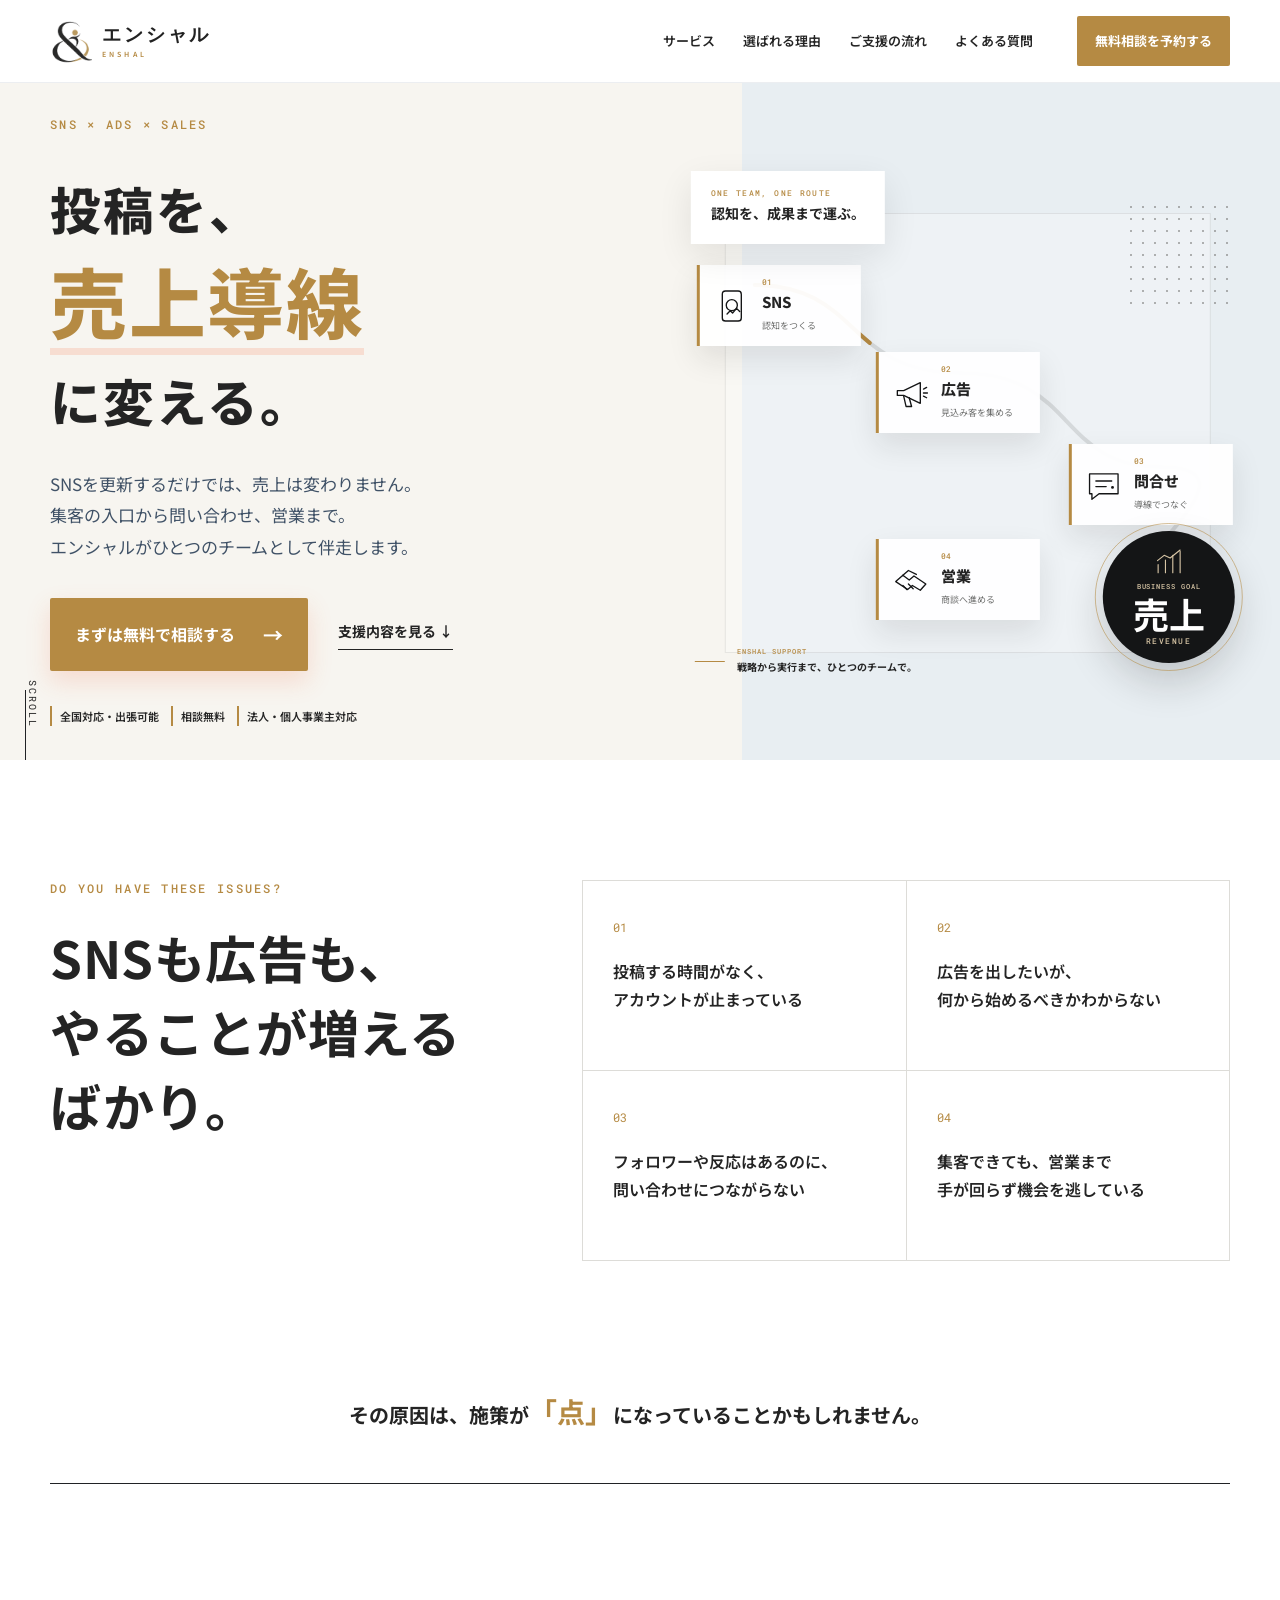
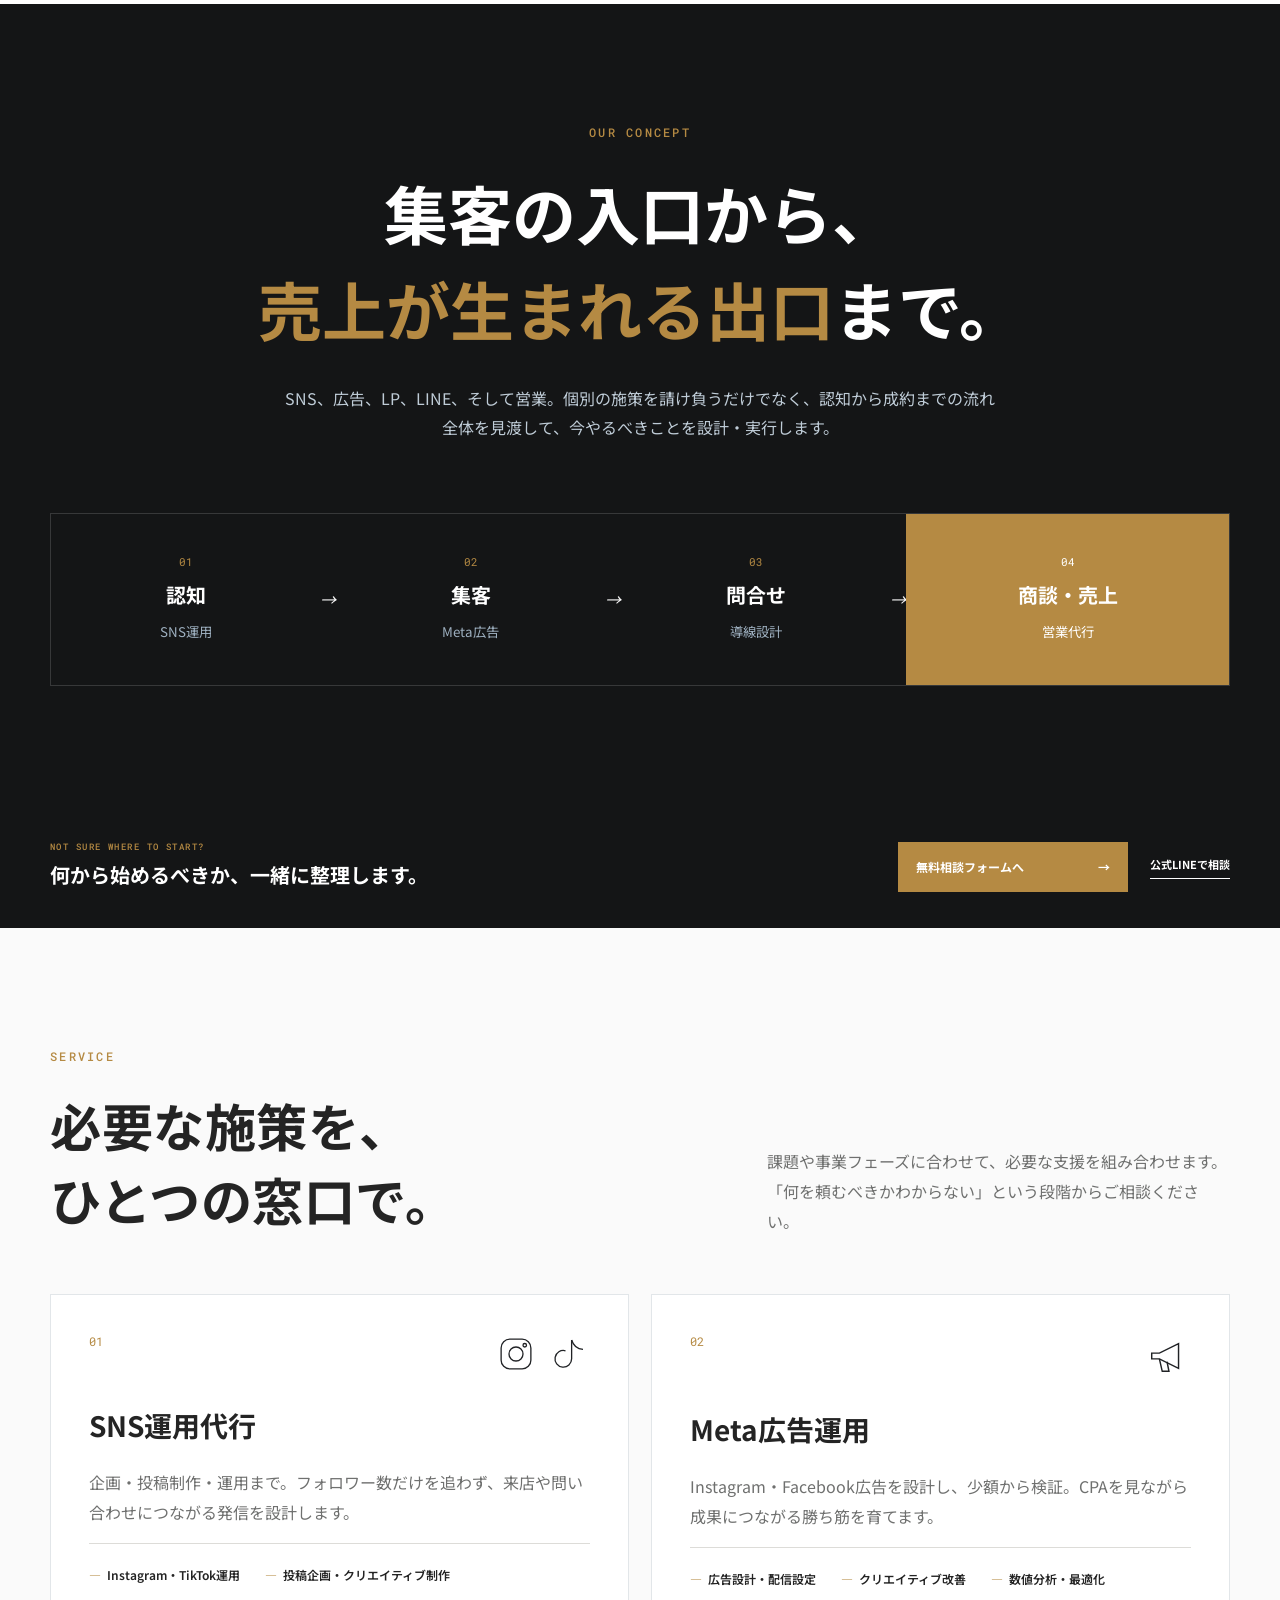
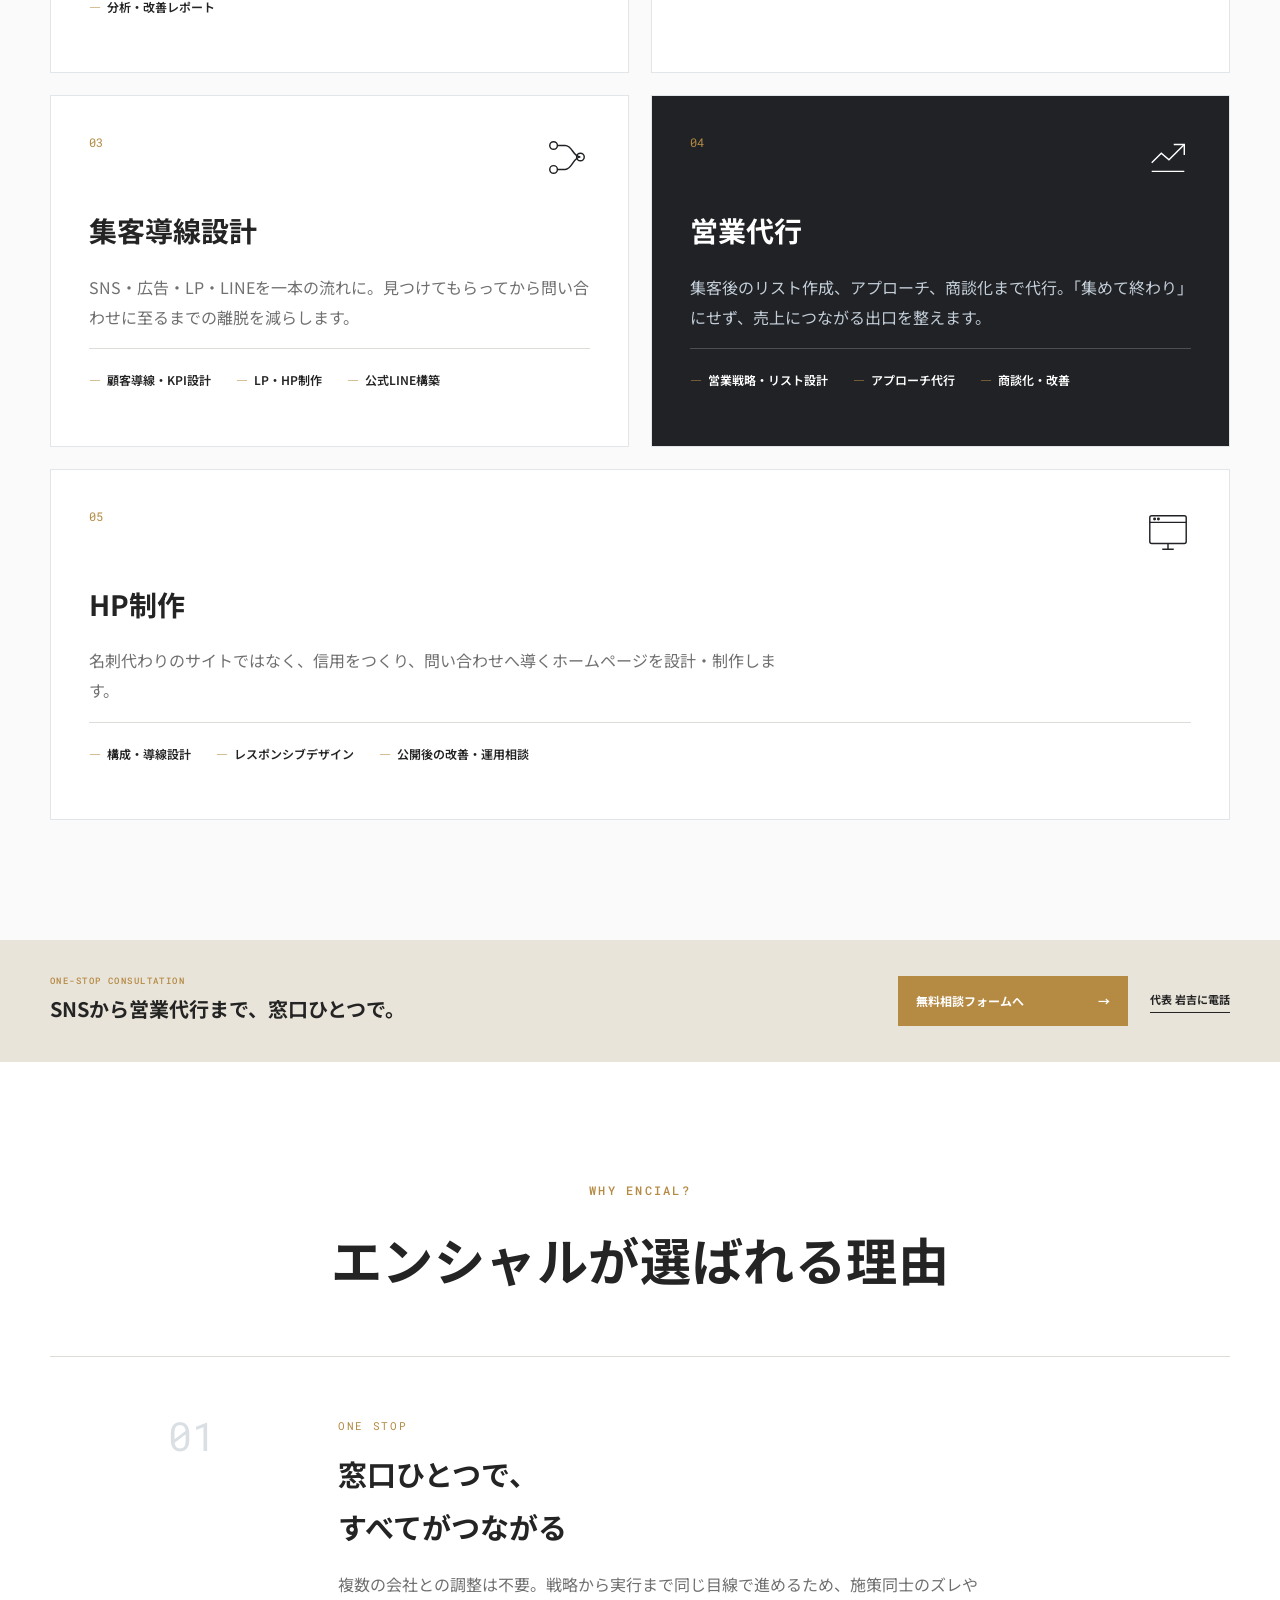
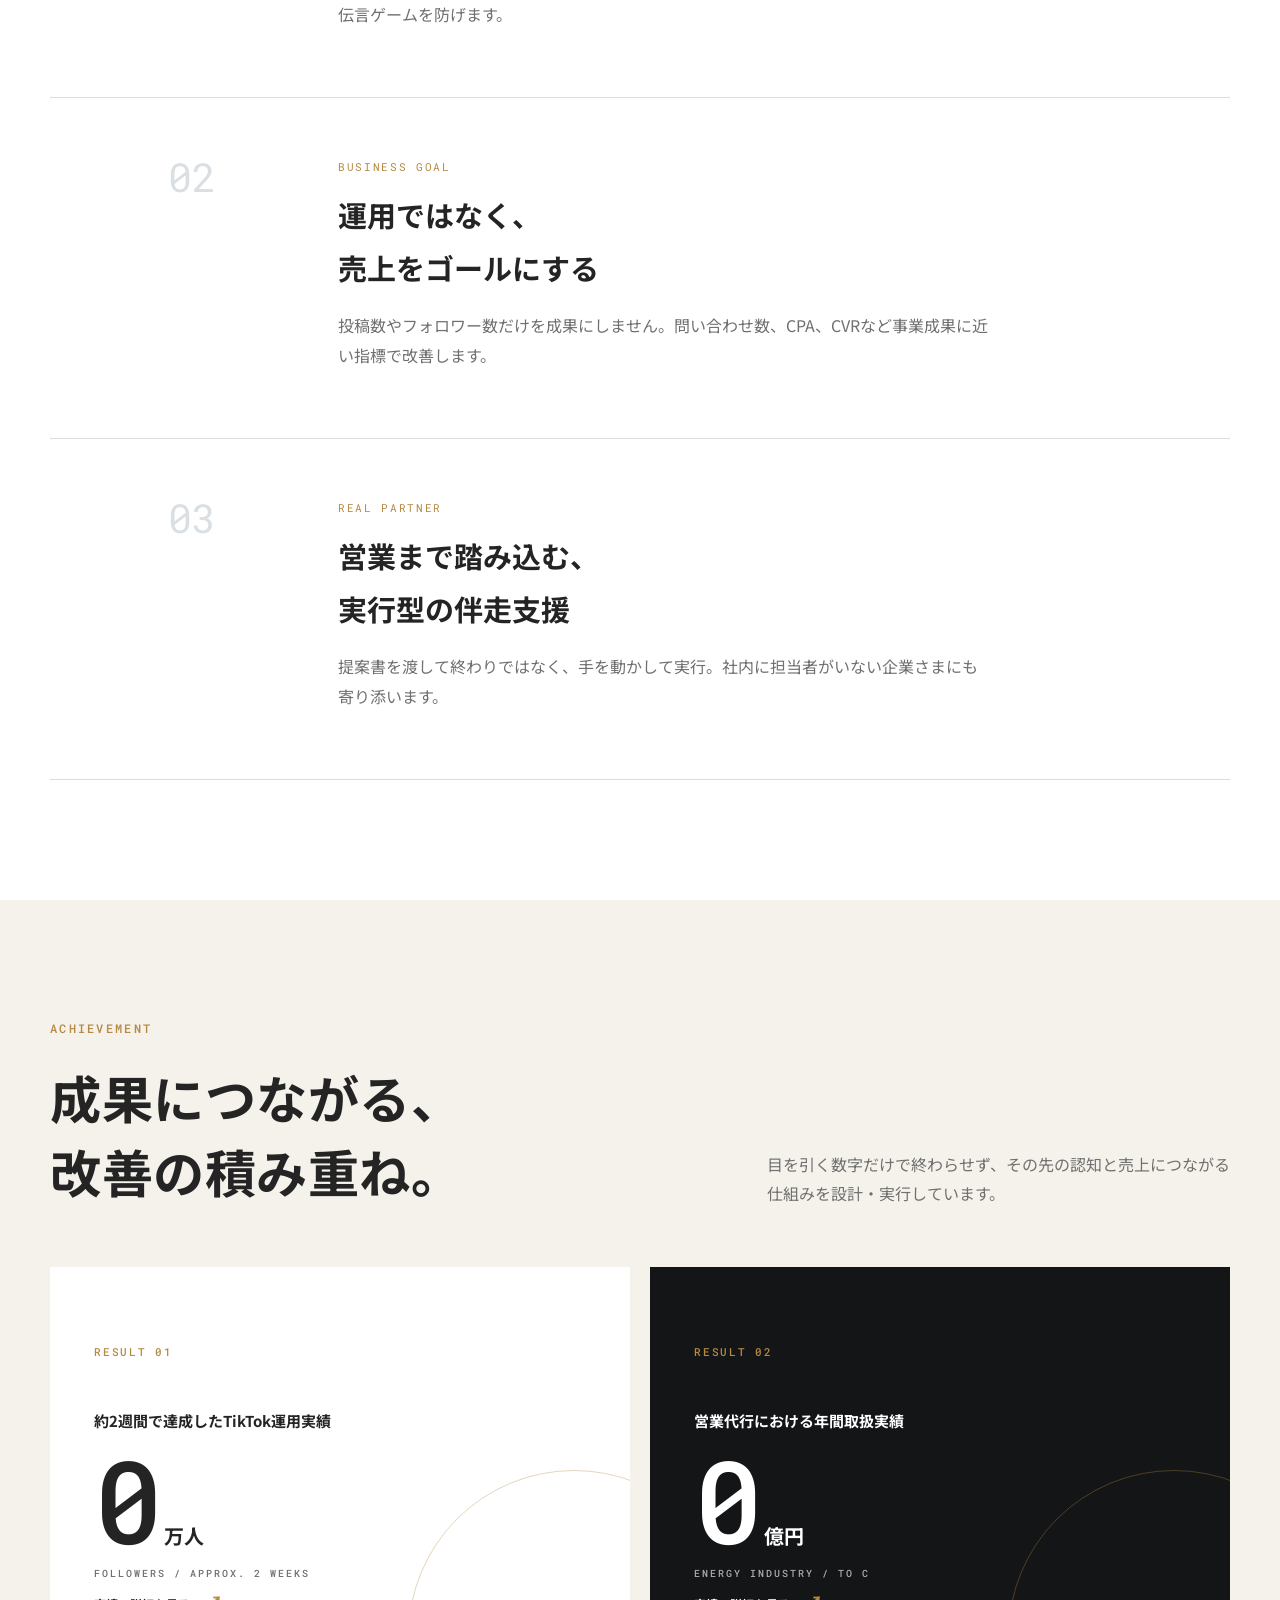
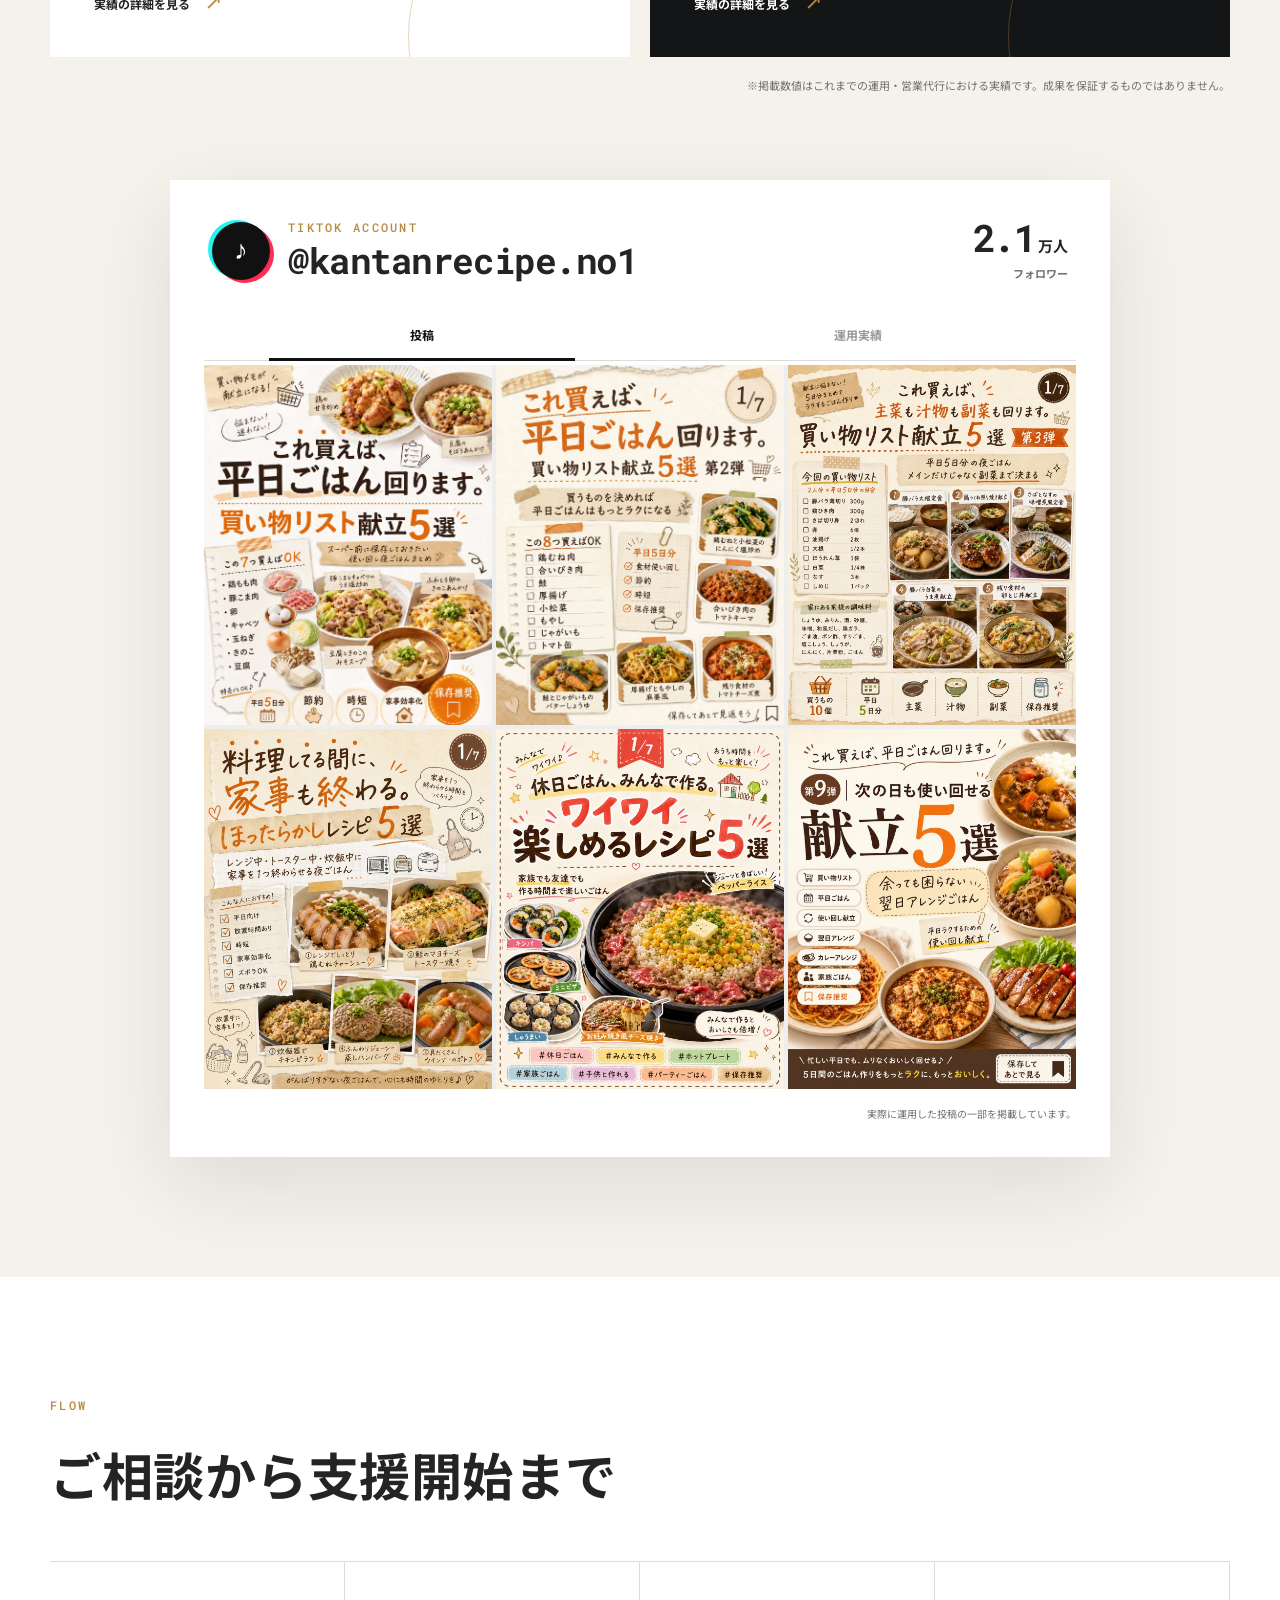
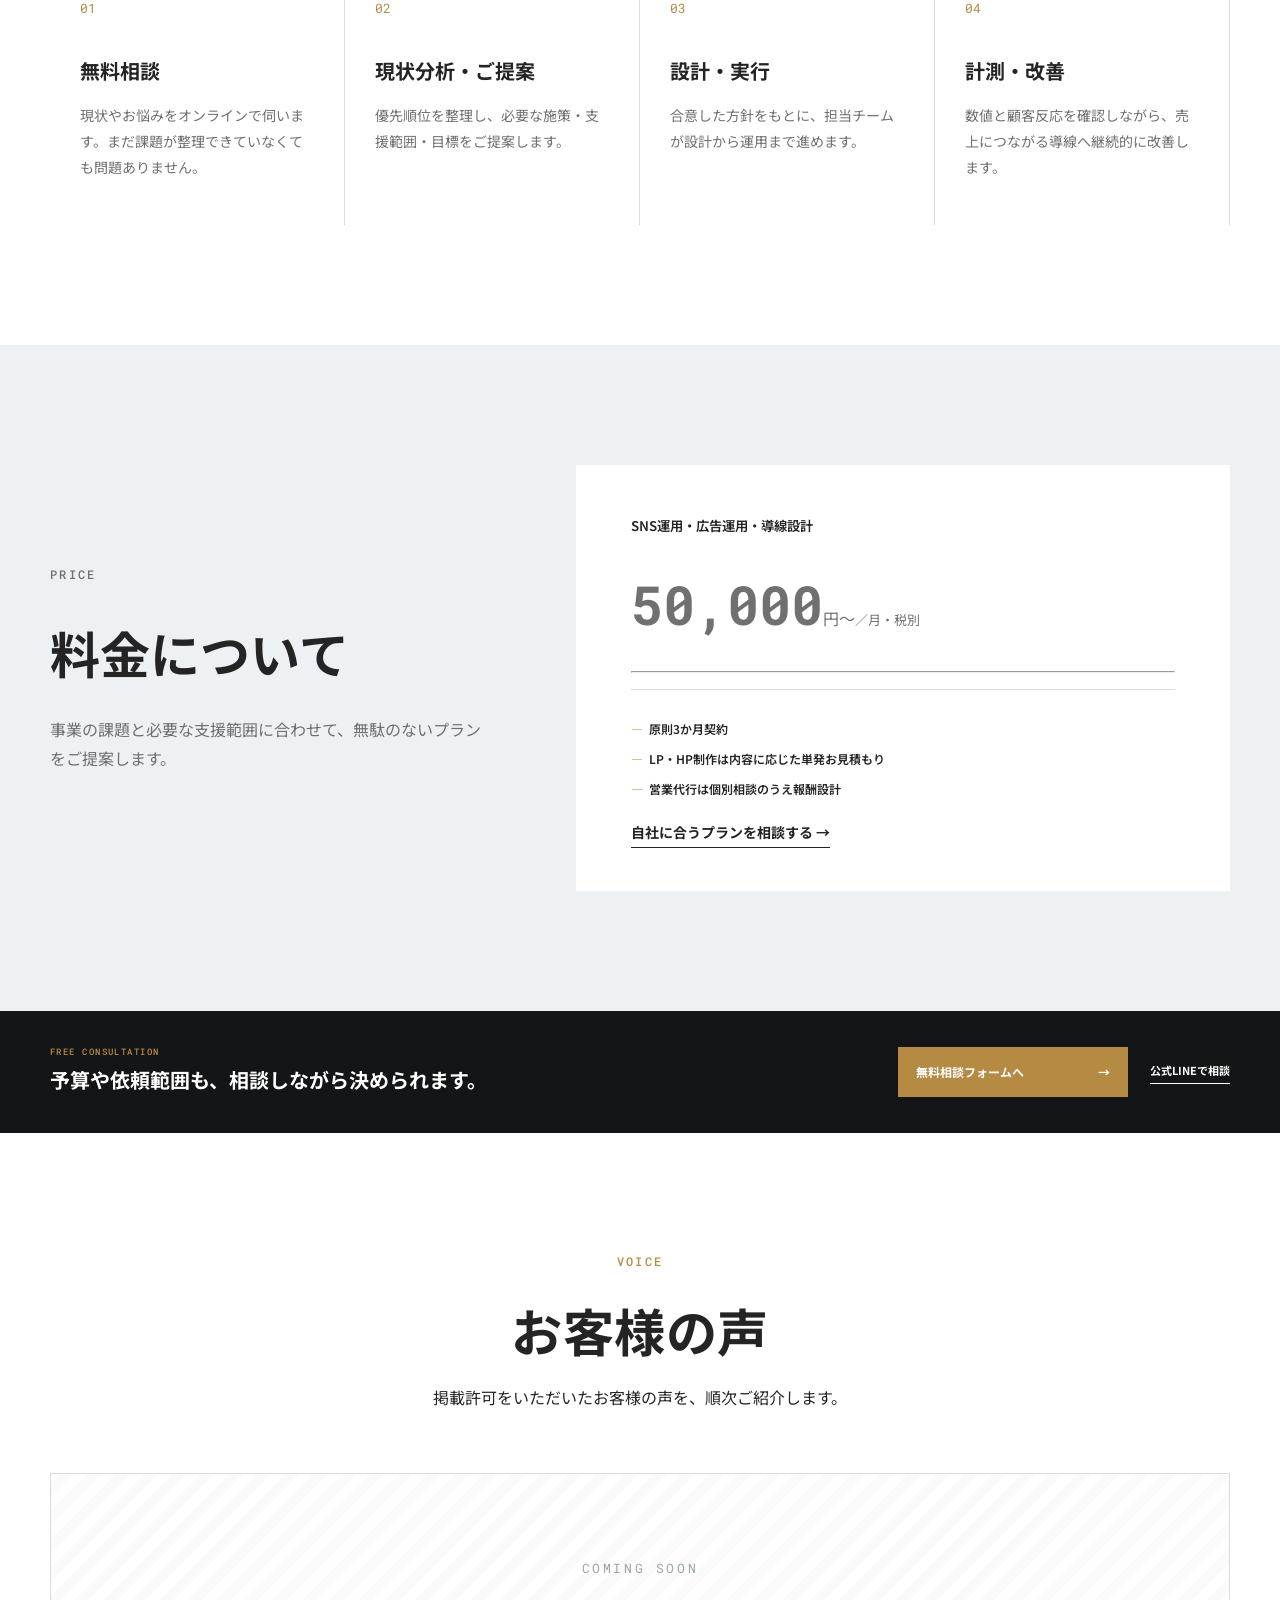
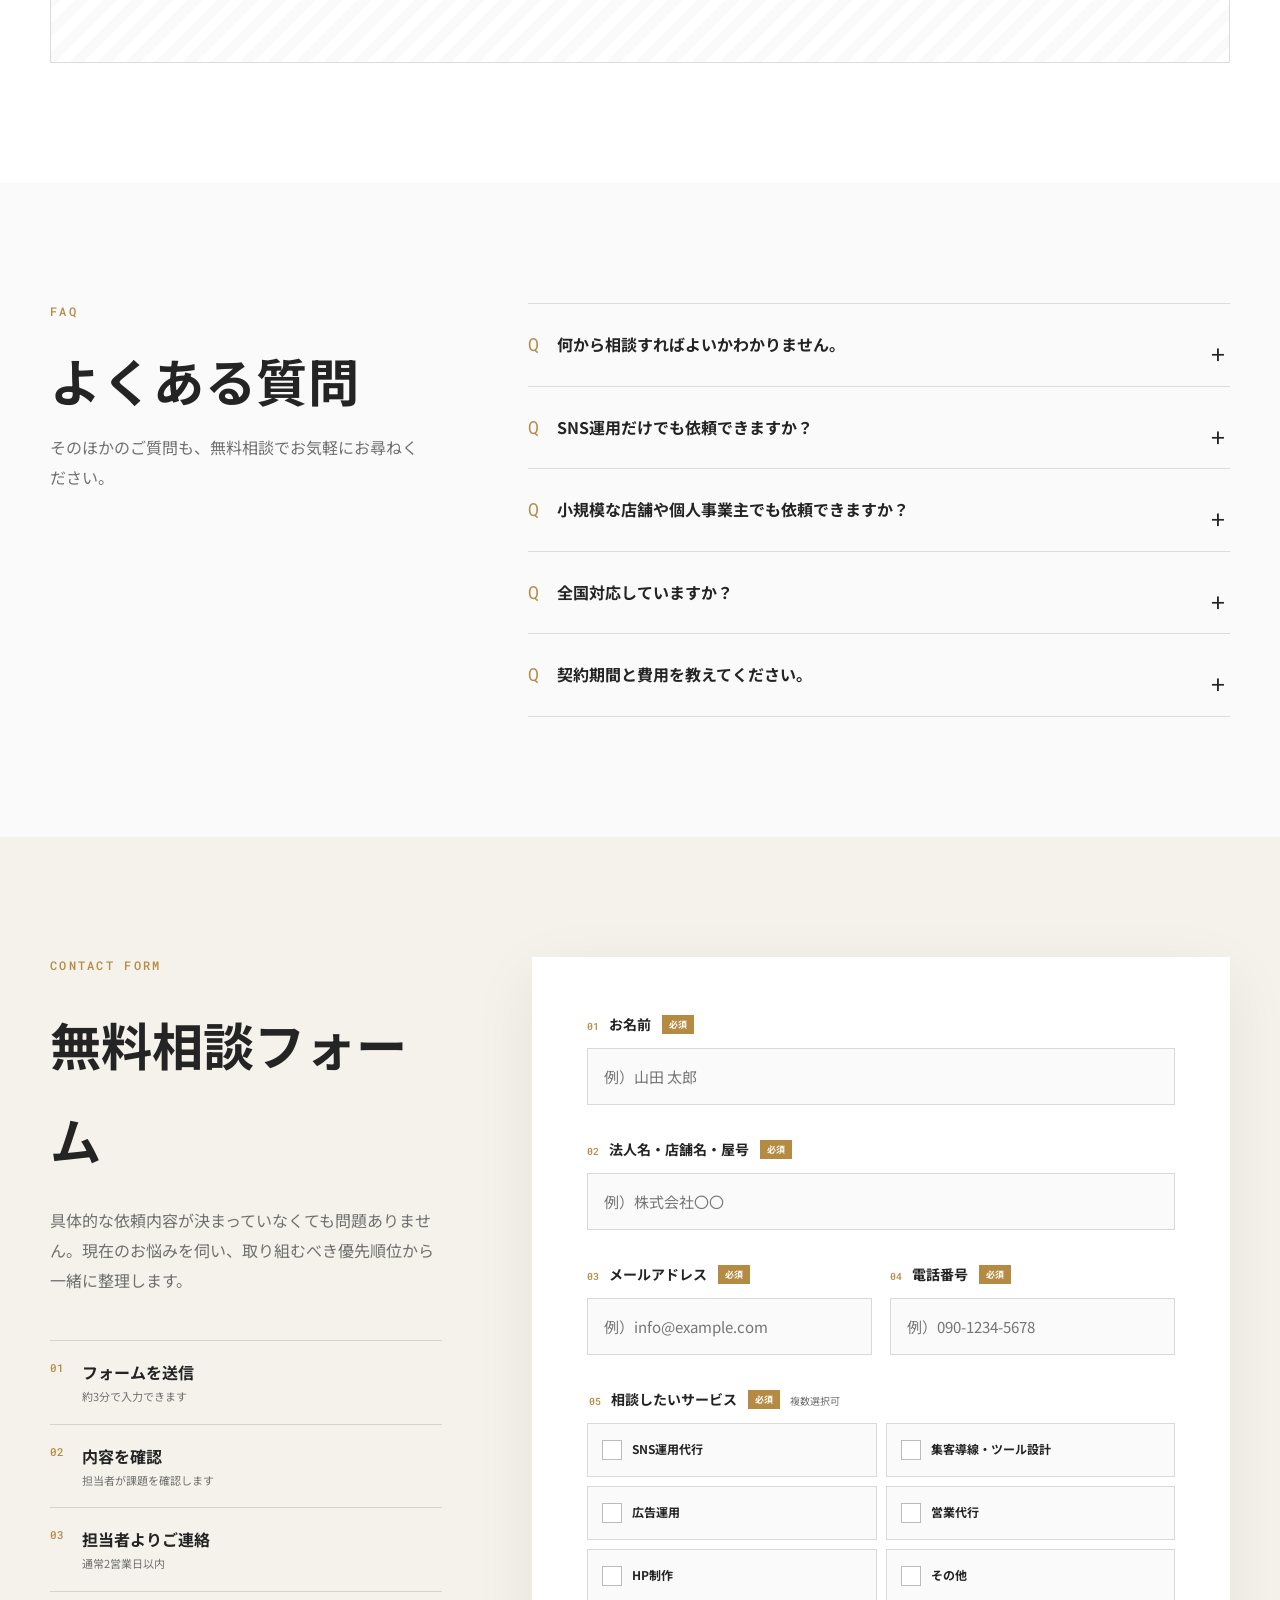
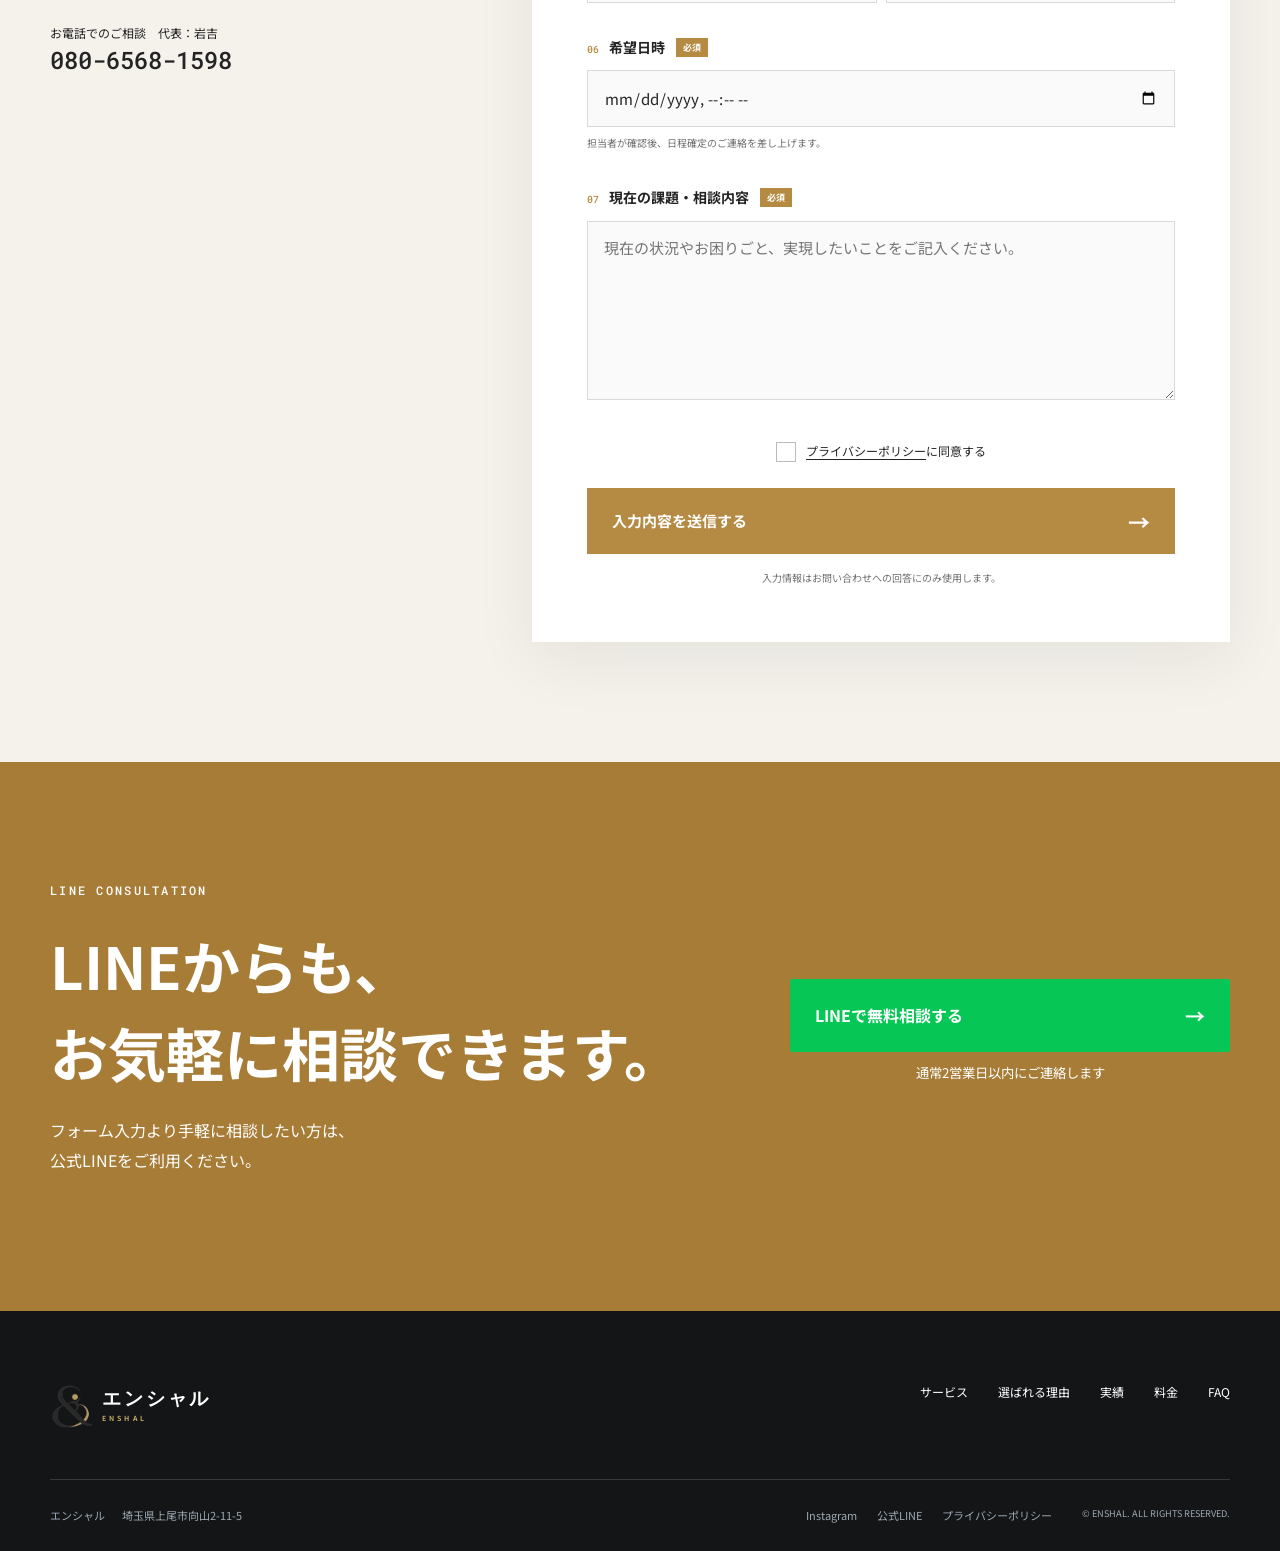
==== commit 590d12d3: "Redesign TikTok achievement showcase" ====
--- a/index.html
+++ b/index.html
@@ -140,45 +140,30 @@
         </div>
         <p class="achievement__caption reveal">※掲載数値はこれまでの運用・営業代行における実績です。成果を保証するものではありません。</p>
 
-        <article class="tiktok-case reveal" aria-labelledby="tiktok-case-title">
-          <div class="tiktok-case__account">
-            <div class="tiktok-case__device">
-              <div class="phone-screen">
-                <div class="phone-status" aria-hidden="true"><span>9:41</span><i></i><b>▮▮▮</b></div>
-                <div class="phone-island" aria-hidden="true"></div>
-                <div class="tiktok-post-grid" aria-label="TikTokアカウント kantanrecipe.no1の実際の投稿一覧">
-                  <img src="assets/tiktok-post-01.jpg" alt="平日ごはんの買い物リスト投稿" loading="lazy">
-                  <img src="assets/tiktok-post-02.jpg" alt="平日ごはんの献立投稿" loading="lazy">
-                  <img src="assets/tiktok-post-03.jpg" alt="料理レシピ投稿" loading="lazy">
-                  <img src="assets/tiktok-post-04.jpg" alt="料理レシピ投稿" loading="lazy">
-                  <img src="assets/tiktok-post-05.jpg" alt="料理レシピ投稿" loading="lazy">
-                  <img src="assets/tiktok-post-06.jpg" alt="料理レシピ投稿" loading="lazy">
-                </div>
-                <div class="phone-home" aria-hidden="true"></div>
+        <article class="tiktok-showcase reveal" aria-labelledby="tiktok-case-title">
+          <header class="tiktok-showcase__header">
+            <div class="tiktok-showcase__identity">
+              <span class="tiktok-showcase__mark" aria-hidden="true">♪</span>
+              <div>
+                <p class="eyebrow">TIKTOK ACCOUNT</p>
+                <h3 id="tiktok-case-title">@kantanrecipe.no1</h3>
               </div>
             </div>
-            <p>実際に運用したTikTok投稿を表示しています。</p>
-          </div>
-
-          <div class="tiktok-case__growth">
-            <p class="eyebrow">TIKTOK GROWTH CASE</p>
-            <h3 id="tiktok-case-title">約2週間で、<br><em>2.1万人</em>がフォロー。</h3>
-            <p>企画・投稿・検証のサイクルを短く回し、アカウントの立ち上がりを加速。フォロワー数だけでなく、視聴者に届くテーマ設計を重視しました。</p>
-            <div class="growth-chart" aria-label="運用開始から約14日でフォロワー2.1万人に成長したグラフ">
-              <div class="growth-chart__value"><span class="growth-chart__count" data-growth-count="21000">0</span><small> FOLLOWERS</small></div>
-              <svg viewBox="0 0 620 285" role="img" aria-hidden="true">
-                <defs><linearGradient id="growthFill" x1="0" y1="0" x2="0" y2="1"><stop offset="0" stop-color="#b58a43" stop-opacity=".28"/><stop offset="1" stop-color="#b58a43" stop-opacity="0"/></linearGradient></defs>
-                <g class="growth-chart__grid"><path d="M55 35H595M55 95H595M55 155H595M55 215H595"/><path d="M55 35V235M190 35V235M325 35V235M460 35V235M595 35V235"/></g>
-                <path class="growth-chart__area" d="M55 225 C115 224 145 218 190 211 S265 193 310 177 S370 148 410 126 S476 85 520 66 S565 43 595 38 L595 235 L55 235 Z"/>
-                <path class="growth-chart__line" pathLength="1" d="M55 225 C115 224 145 218 190 211 S265 193 310 177 S370 148 410 126 S476 85 520 66 S565 43 595 38"/>
-                <g class="growth-chart__points"><circle cx="55" cy="225" r="5"/><circle cx="190" cy="211" r="5"/><circle cx="310" cy="177" r="5"/><circle cx="410" cy="126" r="5"/><circle cx="520" cy="66" r="5"/><circle class="growth-chart__last" cx="595" cy="38" r="8"/></g>
-                <g class="growth-chart__labels"><text x="55" y="265">START</text><text x="297" y="265">DAY 7</text><text x="555" y="265">DAY 14</text></g>
-              </svg>
-              <span class="growth-chart__badge">約14日で到達</span>
-            </div>
-            <div class="tiktok-case__tags"><span>企画設計</span><span>投稿制作</span><span>データ検証</span></div>
-            <small class="tiktok-case__disclaimer">※グラフは運用開始から約14日までの増加推移を視覚化したものです。</small>
-          </div>
+            <div class="tiktok-showcase__followers">
+              <strong>2.1<span>万人</span></strong>
+              <small>フォロワー</small>
+            </div>
+          </header>
+          <div class="tiktok-showcase__tabs" aria-hidden="true"><span class="is-active">投稿</span><span>運用実績</span></div>
+          <div class="tiktok-showcase__grid" aria-label="TikTokアカウント kantanrecipe.no1の実際の投稿抜粋">
+            <img src="assets/tiktok-post-01.jpg" alt="平日ごはんの買い物リスト投稿" loading="lazy">
+            <img src="assets/tiktok-post-02.jpg" alt="平日ごはんの献立投稿" loading="lazy">
+            <img src="assets/tiktok-post-03.jpg" alt="料理レシピ投稿" loading="lazy">
+            <img src="assets/tiktok-post-04.jpg" alt="料理レシピ投稿" loading="lazy">
+            <img src="assets/tiktok-post-05.jpg" alt="料理レシピ投稿" loading="lazy">
+            <img src="assets/tiktok-post-06.jpg" alt="料理レシピ投稿" loading="lazy">
+          </div>
+          <p class="tiktok-showcase__note">実際に運用した投稿の一部を掲載しています。</p>
         </article>
       </div>
     </section>
--- a/brand.css
+++ b/brand.css
@@ -318,6 +318,25 @@
 .tiktok-case__tags span { padding: 7px 11px; border: 1px solid #d8d3c9; color: #5e5c57; font-size: 10px; font-weight: 700; }
 .tiktok-case__disclaimer { display: block; margin-top: 15px; color: #888; font-size: 9px; }
 
+.tiktok-showcase { max-width: 940px; margin: 85px auto 0; padding: 34px; background: #fff; box-shadow: 0 28px 80px rgba(25,25,25,.1); }
+.tiktok-showcase__header { display: flex; align-items: center; justify-content: space-between; gap: 28px; padding: 4px 8px 28px; }
+.tiktok-showcase__identity { display: flex; align-items: center; gap: 18px; min-width: 0; }
+.tiktok-showcase__mark { display: grid; place-items: center; flex: 0 0 58px; width: 58px; height: 58px; border-radius: 50%; color: #fff; background: #111; font: 800 27px/1 sans-serif; box-shadow: -4px -2px 0 #25f4ee,4px 3px 0 #fe2c55; }
+.tiktok-showcase__identity .eyebrow { margin: 0 0 4px; }
+.tiktok-showcase__identity h3 { margin: 0; font: 700 clamp(22px,3.2vw,36px)/1.2 "Roboto Mono",monospace; letter-spacing: -.04em; overflow-wrap: anywhere; }
+.tiktok-showcase__followers { display: flex; flex-direction: column; align-items: flex-end; flex: 0 0 auto; }
+.tiktok-showcase__followers strong { font: 700 38px/1 "Roboto Mono",monospace; letter-spacing: -.07em; }
+.tiktok-showcase__followers strong span { margin-left: 4px; font: 700 15px "Noto Sans JP",sans-serif; letter-spacing: 0; }
+.tiktok-showcase__followers small { margin-top: 7px; color: var(--gray); font-size: 11px; font-weight: 700; }
+.tiktok-showcase__tabs { display: grid; grid-template-columns: 1fr 1fr; border-bottom: 1px solid var(--line); color: #999; font-size: 12px; font-weight: 700; text-align: center; }
+.tiktok-showcase__tabs span { position: relative; padding: 13px; }
+.tiktok-showcase__tabs .is-active { color: #111; }
+.tiktok-showcase__tabs .is-active::after { content: ""; position: absolute; left: 15%; right: 15%; bottom: -1px; height: 3px; background: #111; }
+.tiktok-showcase__grid { display: grid; grid-template-columns: repeat(3,1fr); gap: 4px; margin-top: 4px; background: #eee; }
+.tiktok-showcase__grid img { width: 100%; aspect-ratio: 4/5; object-fit: cover; transition: transform .35s ease,filter .35s ease; }
+.tiktok-showcase__grid img:hover { position: relative; z-index: 1; filter: brightness(1.04); transform: scale(1.018); }
+.tiktok-showcase__note { margin: 16px 0 0; color: var(--gray); font-size: 10px; text-align: right; }
+
 @keyframes draw-growth-line { to { stroke-dashoffset: 0; } }
 @keyframes reveal-growth-point { to { opacity: 1; transform: scale(1); } }
 
@@ -496,6 +515,15 @@
   .tiktok-post-grid { height: 465px; }
   .tiktok-case__embed { min-height: 0; }
   .tiktok-case__growth h3 { font-size: 32px; }
+  .tiktok-showcase { margin-top: 55px; padding: 18px; }
+  .tiktok-showcase__header { align-items: flex-start; gap: 14px; padding: 4px 2px 20px; }
+  .tiktok-showcase__identity { gap: 12px; }
+  .tiktok-showcase__mark { flex-basis: 43px; width: 43px; height: 43px; font-size: 21px; }
+  .tiktok-showcase__identity h3 { font-size: 18px; }
+  .tiktok-showcase__followers strong { font-size: 27px; }
+  .tiktok-showcase__followers strong span { font-size: 12px; }
+  .tiktok-showcase__grid { gap: 2px; }
+  .tiktok-showcase__note { text-align: left; }
   .growth-chart { padding: 18px 7px 5px; }
   .growth-chart__value { left: 15px; top: 14px; }
   .growth-chart__value span { font-size: 21px; }
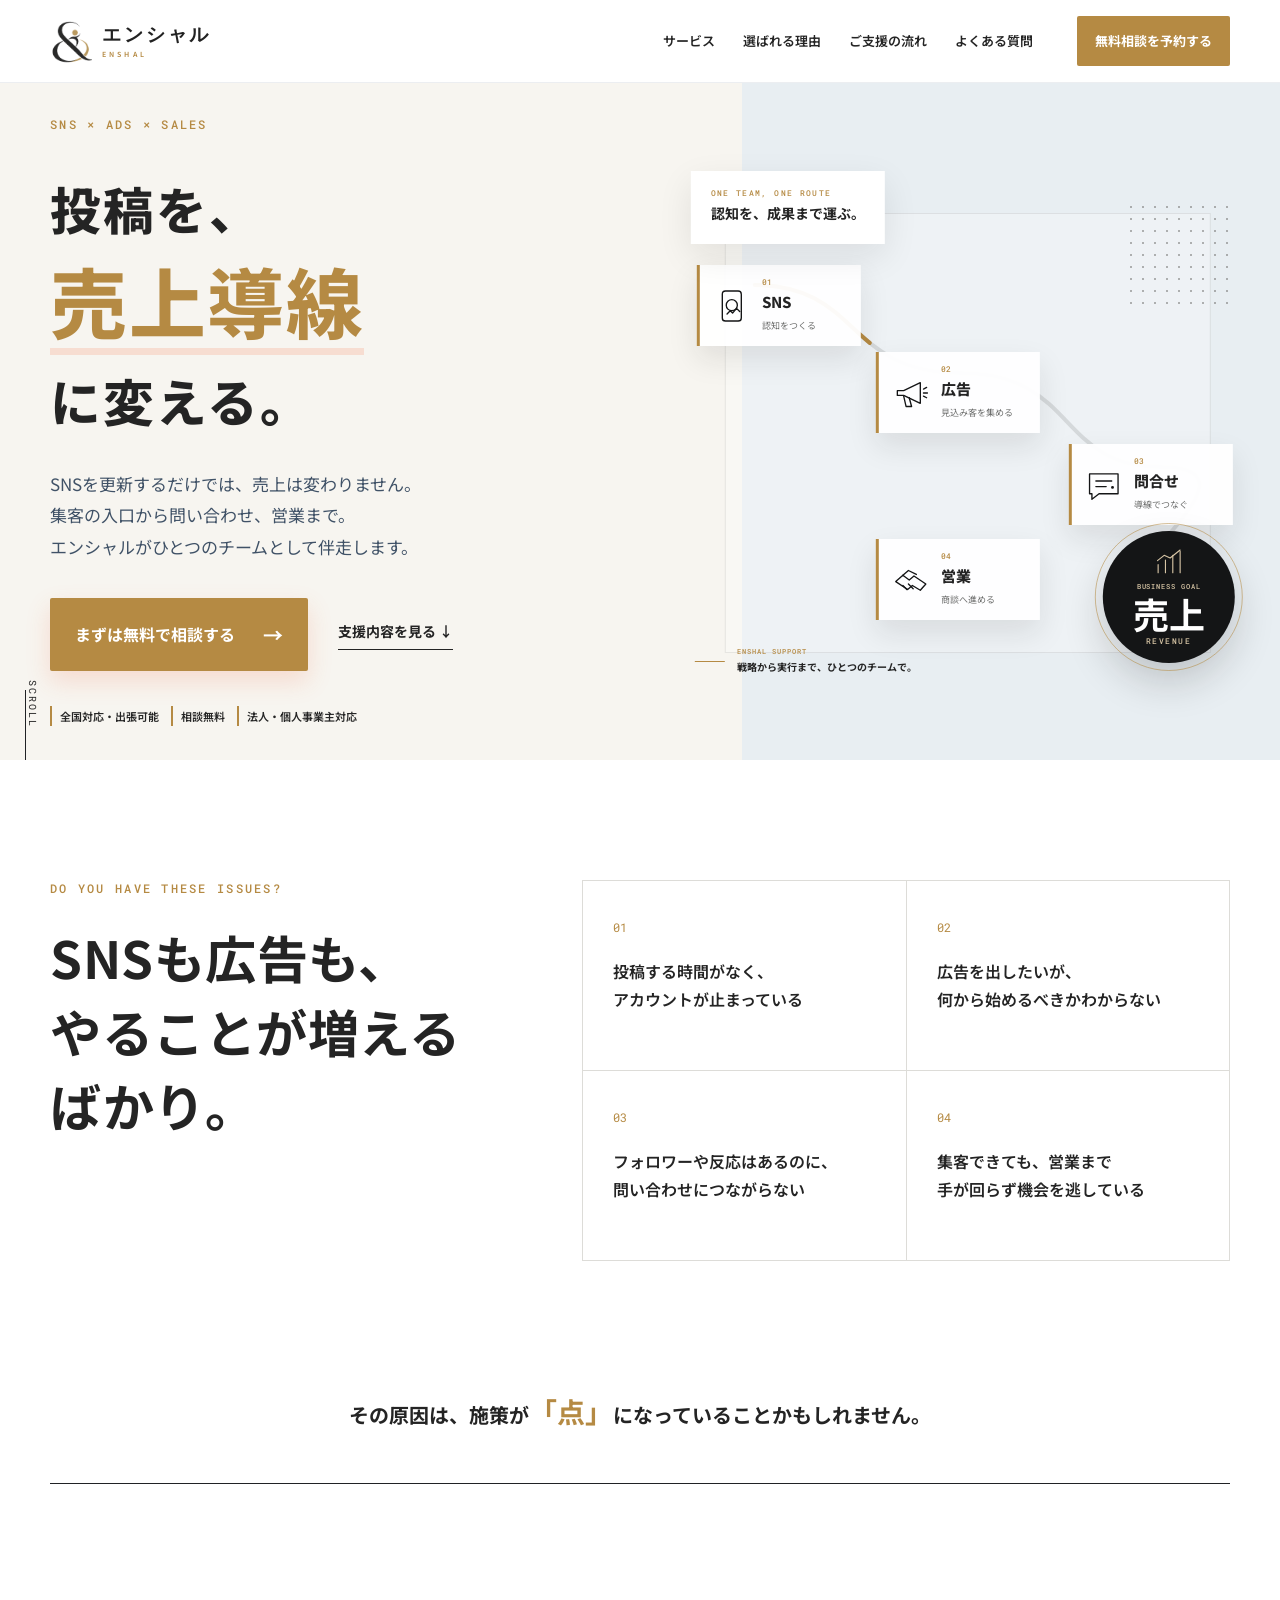
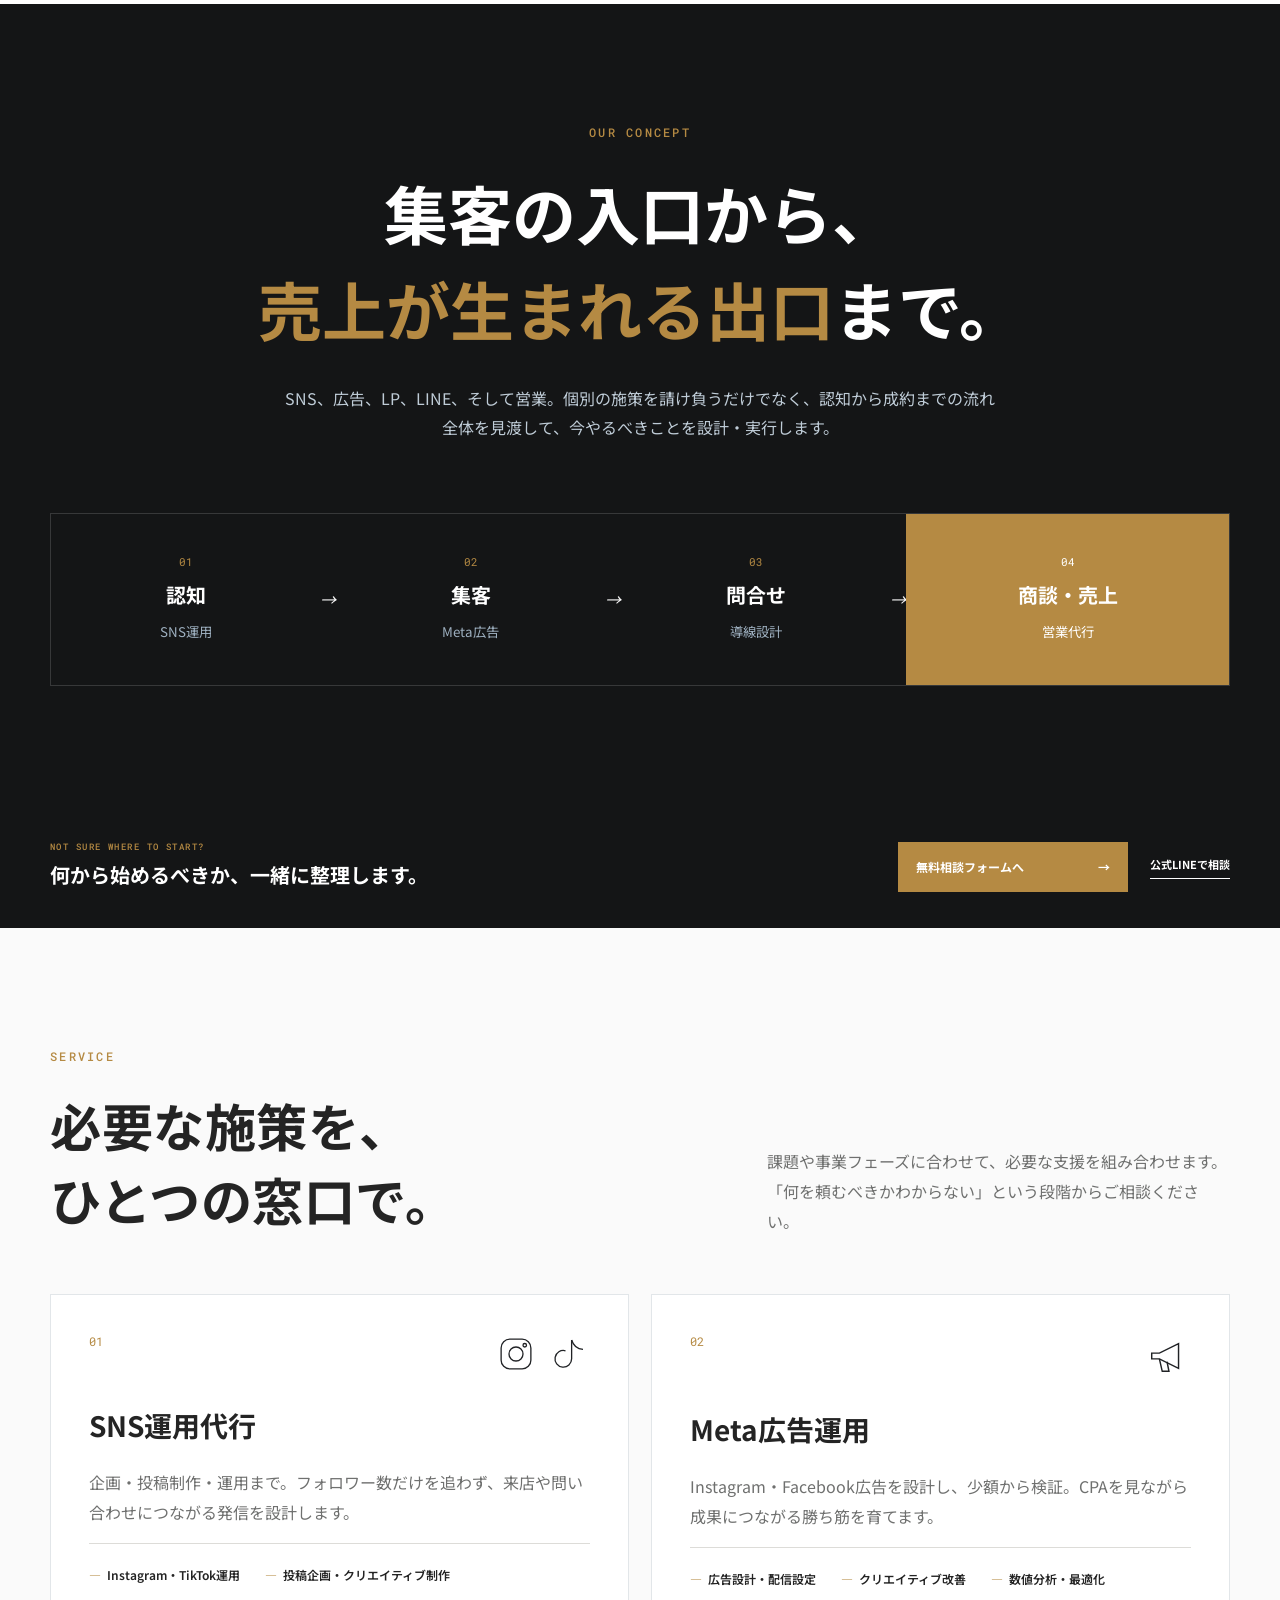
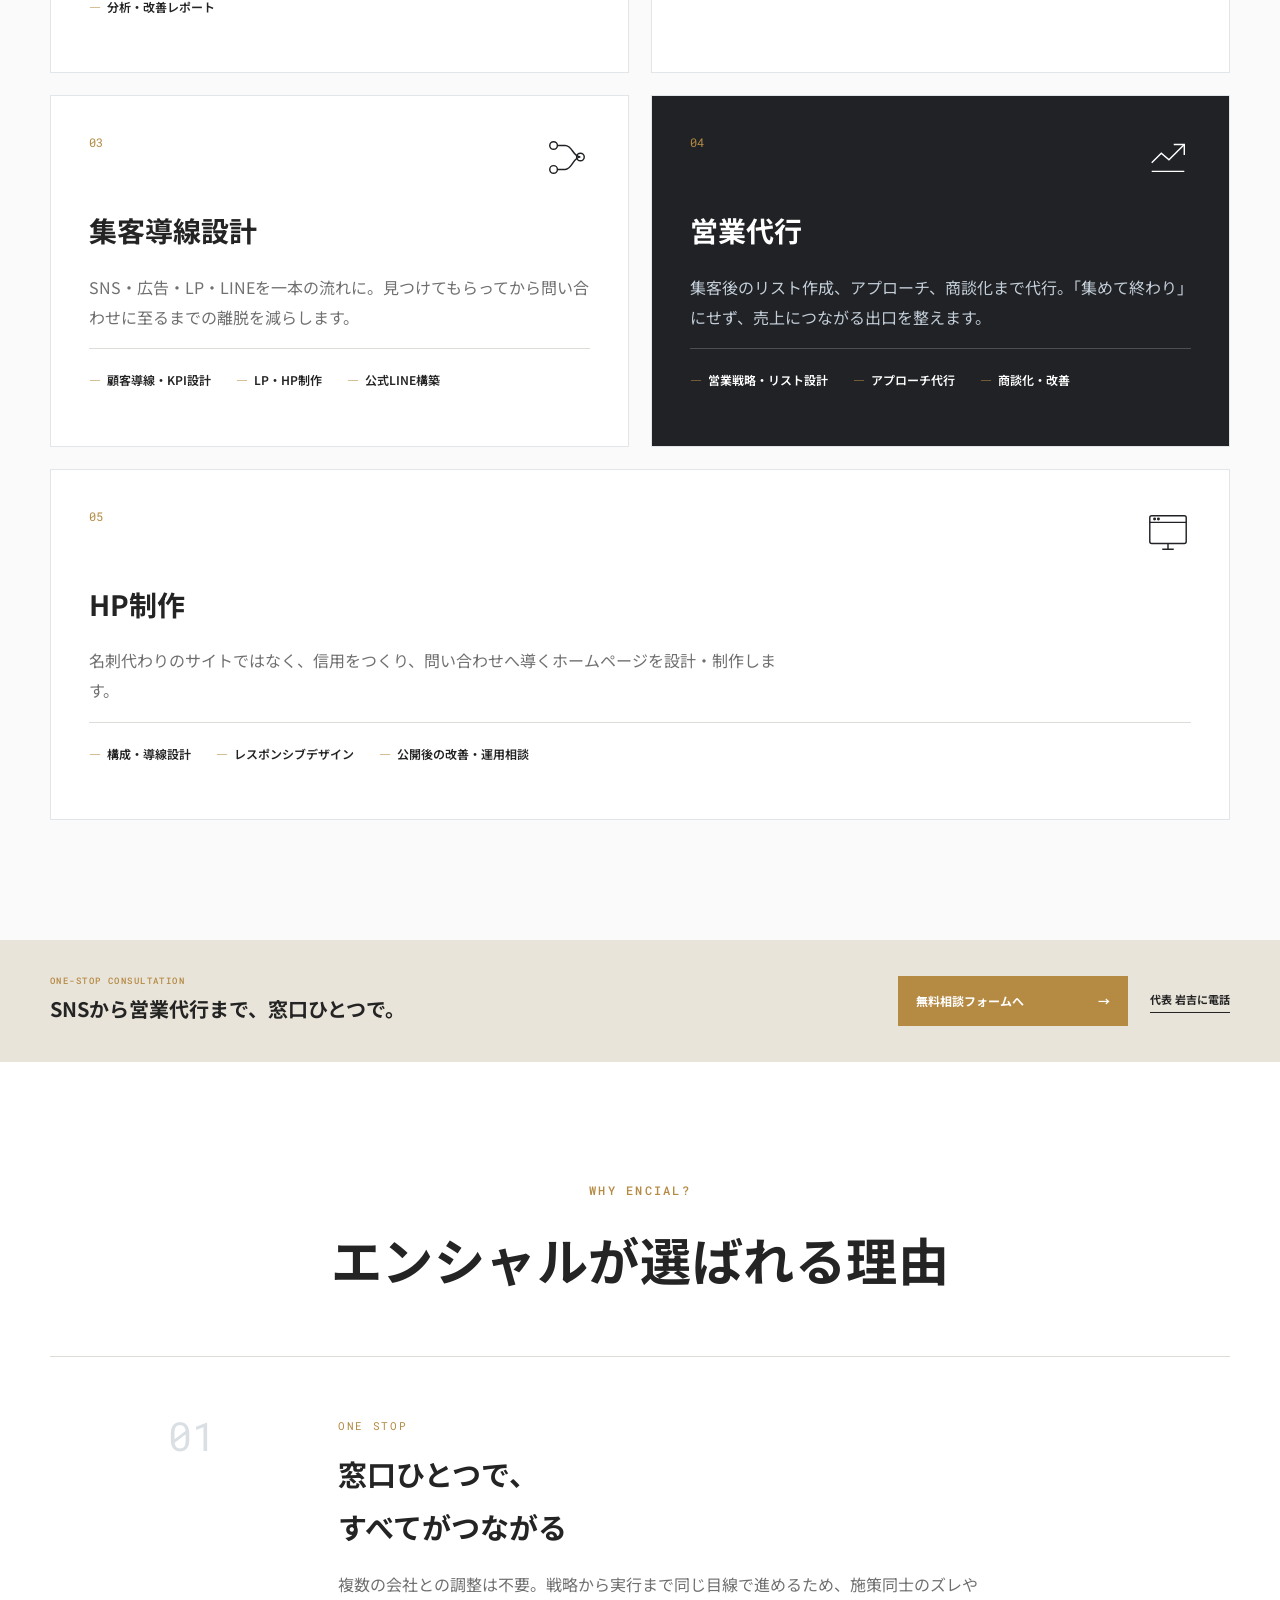
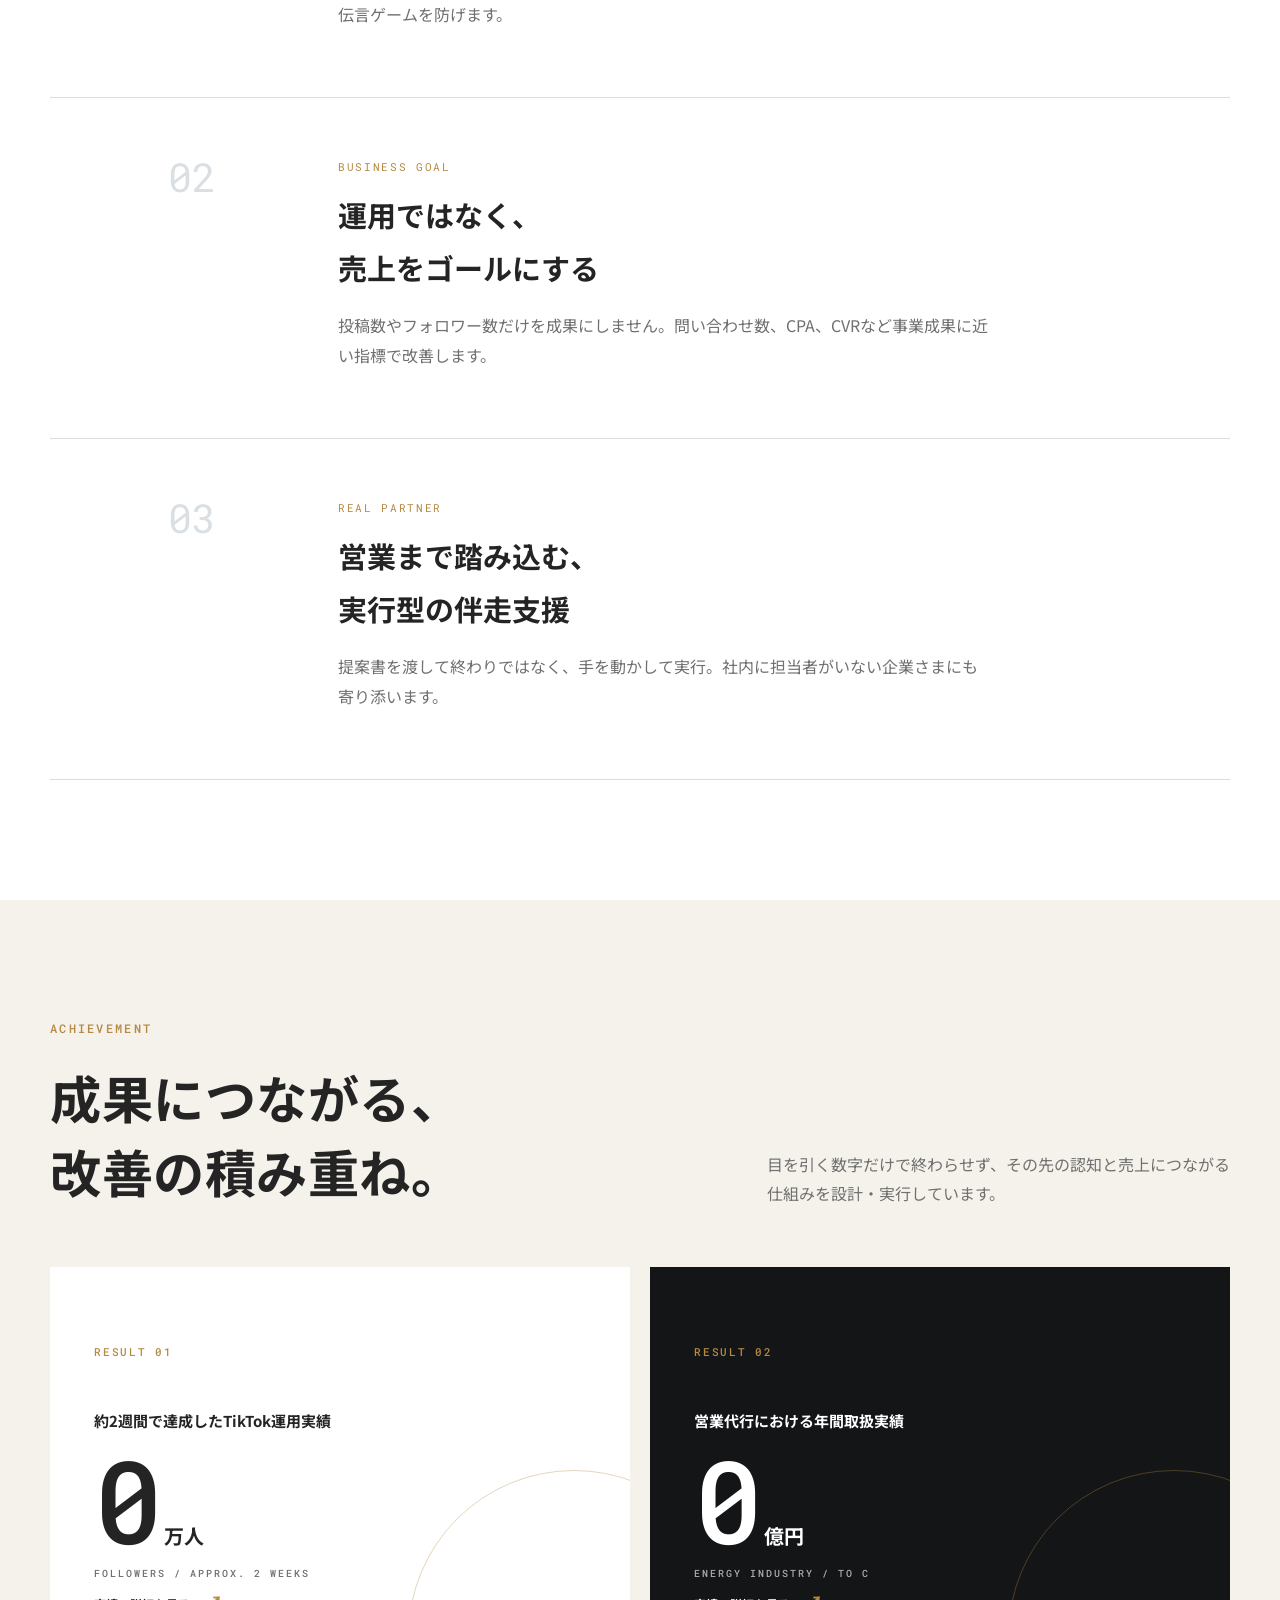
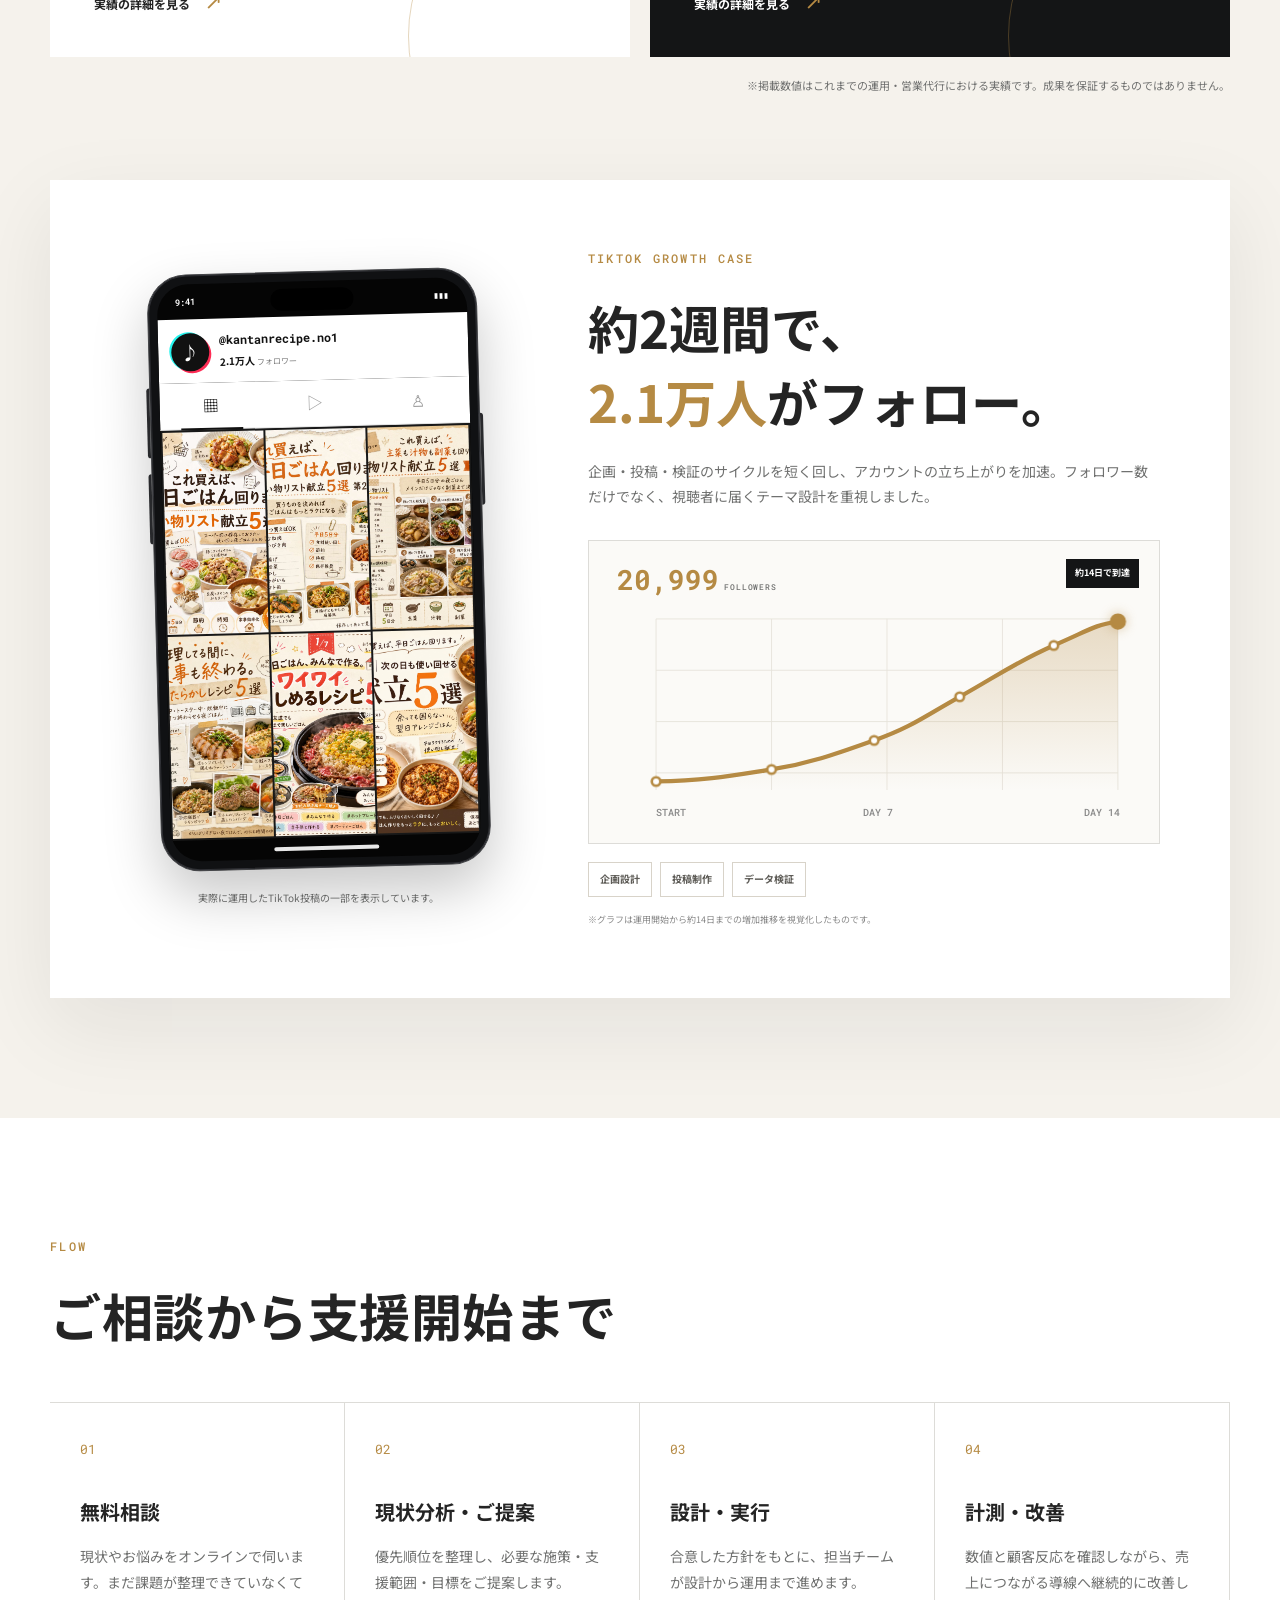
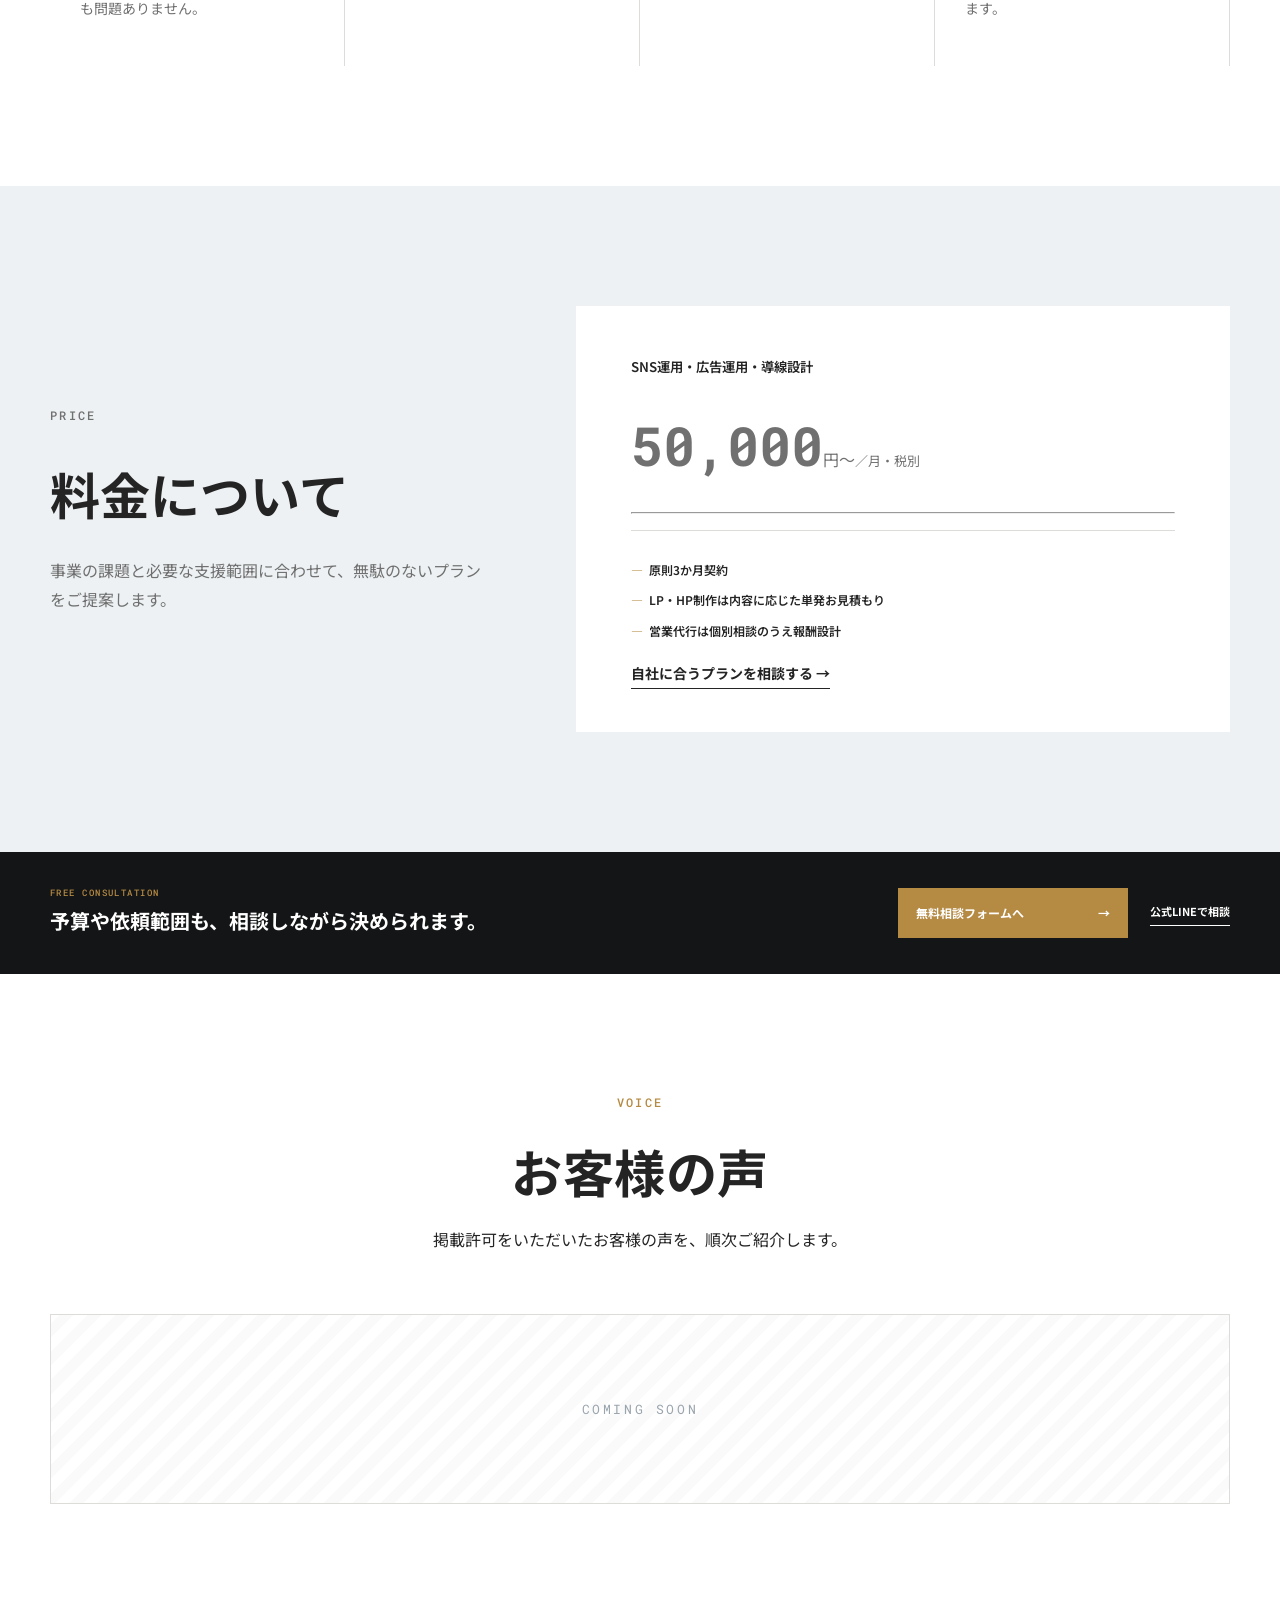
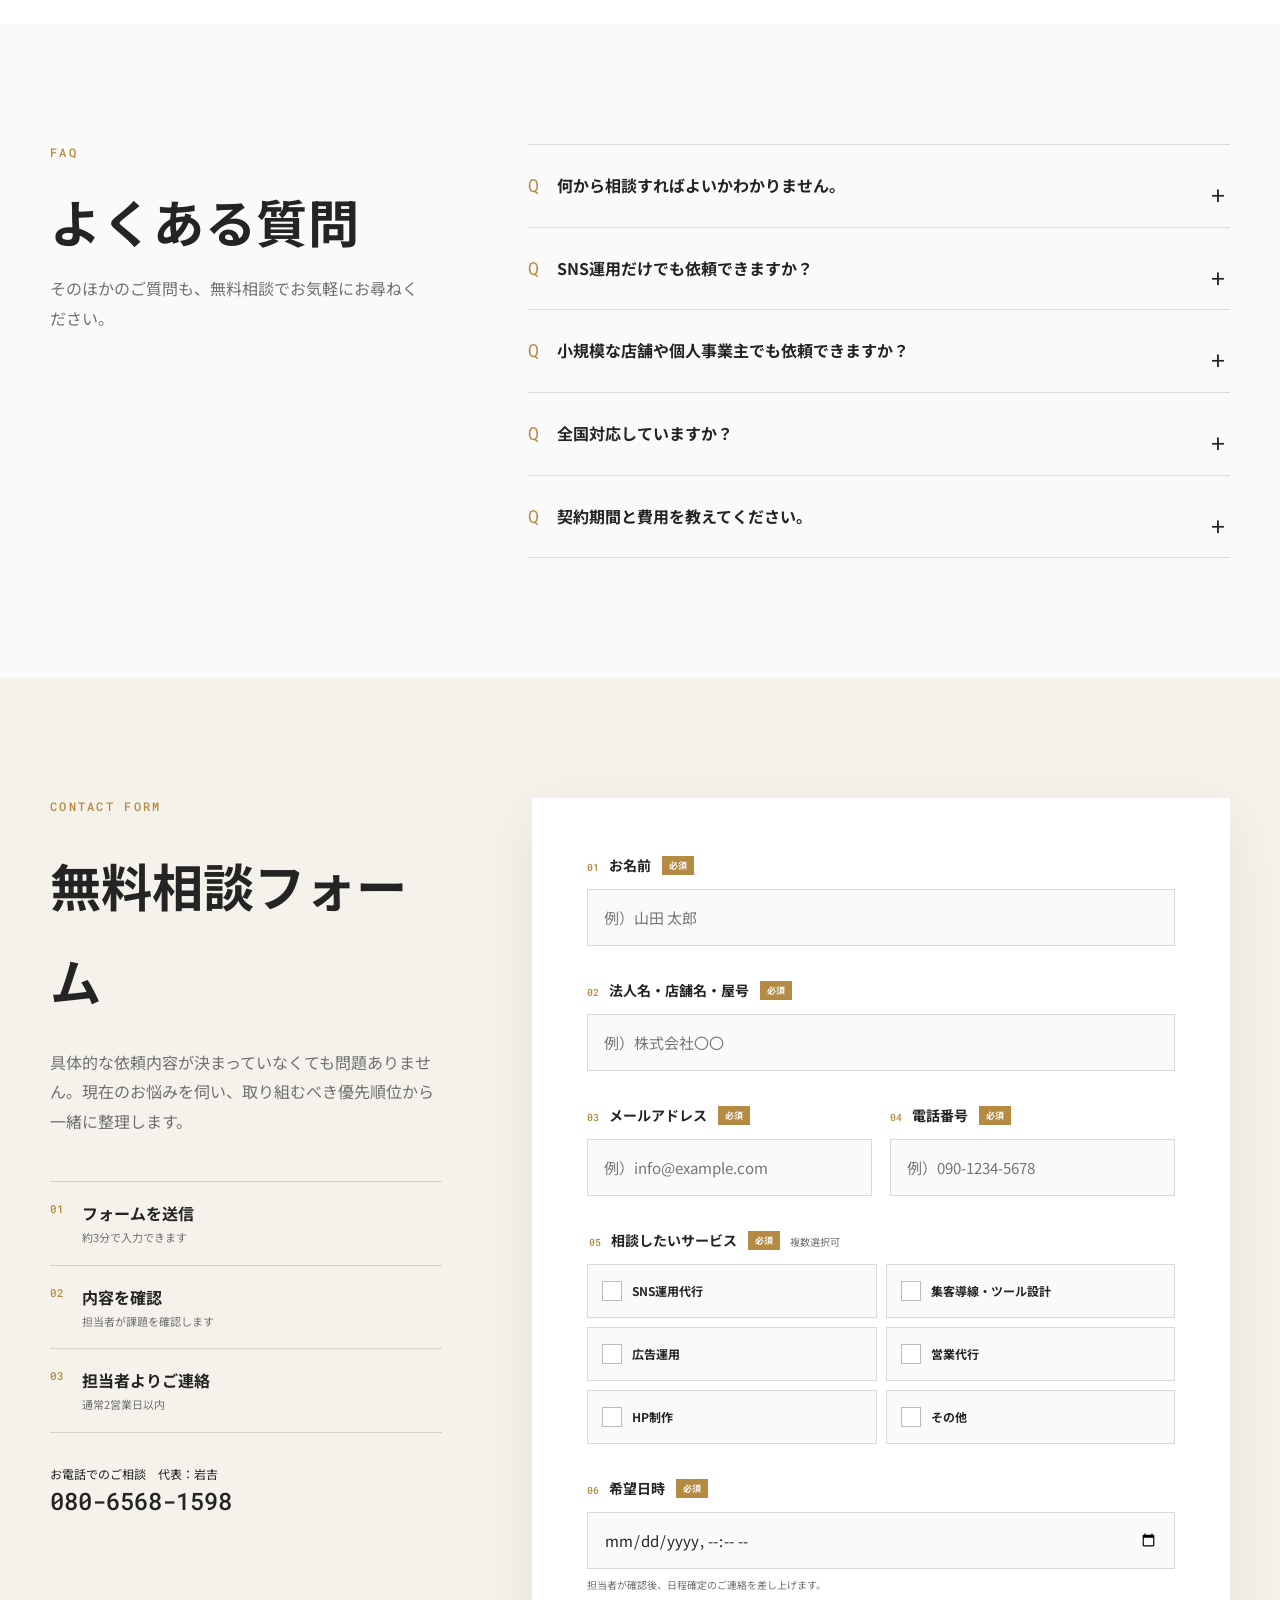
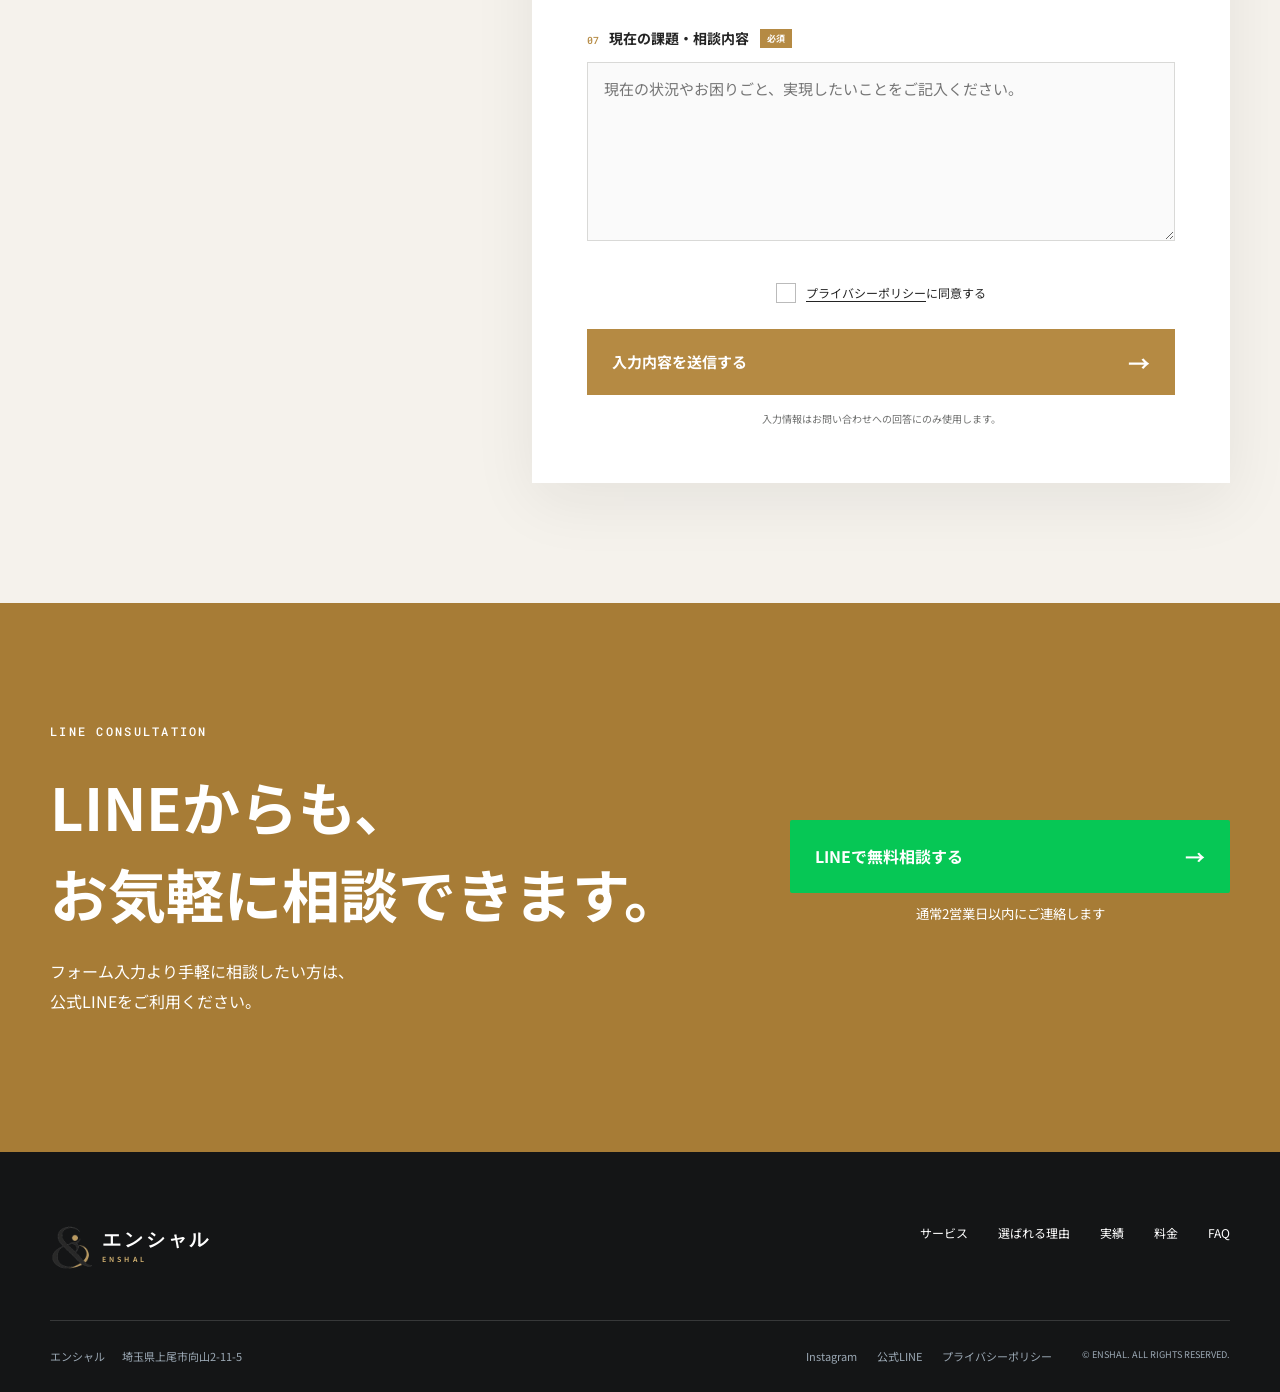
==== commit 63552a0c: "Restore phone mockup and growth chart" ====
--- a/index.html
+++ b/index.html
@@ -140,30 +140,50 @@
         </div>
         <p class="achievement__caption reveal">※掲載数値はこれまでの運用・営業代行における実績です。成果を保証するものではありません。</p>
 
-        <article class="tiktok-showcase reveal" aria-labelledby="tiktok-case-title">
-          <header class="tiktok-showcase__header">
-            <div class="tiktok-showcase__identity">
-              <span class="tiktok-showcase__mark" aria-hidden="true">♪</span>
-              <div>
-                <p class="eyebrow">TIKTOK ACCOUNT</p>
-                <h3 id="tiktok-case-title">@kantanrecipe.no1</h3>
+        <article class="tiktok-case reveal" aria-labelledby="tiktok-case-title">
+          <div class="tiktok-case__account">
+            <div class="tiktok-case__device">
+              <div class="phone-screen">
+                <div class="phone-status" aria-hidden="true"><span>9:41</span><i></i><b>▮▮▮</b></div>
+                <div class="phone-island" aria-hidden="true"></div>
+                <div class="phone-account">
+                  <span class="phone-account__mark" aria-hidden="true">♪</span>
+                  <div><strong>@kantanrecipe.no1</strong><small><b>2.1万人</b> フォロワー</small></div>
+                </div>
+                <div class="phone-tabs" aria-hidden="true"><span class="is-active">▦</span><span>▷</span><span>♙</span></div>
+                <div class="tiktok-post-grid" aria-label="TikTokアカウント kantanrecipe.no1の実際の投稿抜粋">
+                  <img src="assets/tiktok-post-01.jpg" alt="平日ごはんの買い物リスト投稿" loading="lazy">
+                  <img src="assets/tiktok-post-02.jpg" alt="平日ごはんの献立投稿" loading="lazy">
+                  <img src="assets/tiktok-post-03.jpg" alt="料理レシピ投稿" loading="lazy">
+                  <img src="assets/tiktok-post-04.jpg" alt="料理レシピ投稿" loading="lazy">
+                  <img src="assets/tiktok-post-05.jpg" alt="料理レシピ投稿" loading="lazy">
+                  <img src="assets/tiktok-post-06.jpg" alt="料理レシピ投稿" loading="lazy">
+                </div>
+                <div class="phone-home" aria-hidden="true"></div>
               </div>
             </div>
-            <div class="tiktok-showcase__followers">
-              <strong>2.1<span>万人</span></strong>
-              <small>フォロワー</small>
-            </div>
-          </header>
-          <div class="tiktok-showcase__tabs" aria-hidden="true"><span class="is-active">投稿</span><span>運用実績</span></div>
-          <div class="tiktok-showcase__grid" aria-label="TikTokアカウント kantanrecipe.no1の実際の投稿抜粋">
-            <img src="assets/tiktok-post-01.jpg" alt="平日ごはんの買い物リスト投稿" loading="lazy">
-            <img src="assets/tiktok-post-02.jpg" alt="平日ごはんの献立投稿" loading="lazy">
-            <img src="assets/tiktok-post-03.jpg" alt="料理レシピ投稿" loading="lazy">
-            <img src="assets/tiktok-post-04.jpg" alt="料理レシピ投稿" loading="lazy">
-            <img src="assets/tiktok-post-05.jpg" alt="料理レシピ投稿" loading="lazy">
-            <img src="assets/tiktok-post-06.jpg" alt="料理レシピ投稿" loading="lazy">
-          </div>
-          <p class="tiktok-showcase__note">実際に運用した投稿の一部を掲載しています。</p>
+            <p>実際に運用したTikTok投稿の一部を表示しています。</p>
+          </div>
+
+          <div class="tiktok-case__growth">
+            <p class="eyebrow">TIKTOK GROWTH CASE</p>
+            <h3 id="tiktok-case-title">約2週間で、<br><em>2.1万人</em>がフォロー。</h3>
+            <p>企画・投稿・検証のサイクルを短く回し、アカウントの立ち上がりを加速。フォロワー数だけでなく、視聴者に届くテーマ設計を重視しました。</p>
+            <div class="growth-chart" aria-label="運用開始から約14日でフォロワー2.1万人に成長したグラフ">
+              <div class="growth-chart__value"><span class="growth-chart__count" data-growth-count="21000">0</span><small> FOLLOWERS</small></div>
+              <svg viewBox="0 0 620 285" role="img" aria-hidden="true">
+                <defs><linearGradient id="growthFill" x1="0" y1="0" x2="0" y2="1"><stop offset="0" stop-color="#b58a43" stop-opacity=".28"/><stop offset="1" stop-color="#b58a43" stop-opacity="0"/></linearGradient></defs>
+                <g class="growth-chart__grid"><path d="M55 35H595M55 95H595M55 155H595M55 215H595"/><path d="M55 35V235M190 35V235M325 35V235M460 35V235M595 35V235"/></g>
+                <path class="growth-chart__area" d="M55 225 C115 224 145 218 190 211 S265 193 310 177 S370 148 410 126 S476 85 520 66 S565 43 595 38 L595 235 L55 235 Z"/>
+                <path class="growth-chart__line" pathLength="1" d="M55 225 C115 224 145 218 190 211 S265 193 310 177 S370 148 410 126 S476 85 520 66 S565 43 595 38"/>
+                <g class="growth-chart__points"><circle cx="55" cy="225" r="5"/><circle cx="190" cy="211" r="5"/><circle cx="310" cy="177" r="5"/><circle cx="410" cy="126" r="5"/><circle cx="520" cy="66" r="5"/><circle class="growth-chart__last" cx="595" cy="38" r="8"/></g>
+                <g class="growth-chart__labels"><text x="55" y="265">START</text><text x="297" y="265">DAY 7</text><text x="555" y="265">DAY 14</text></g>
+              </svg>
+              <span class="growth-chart__badge">約14日で到達</span>
+            </div>
+            <div class="tiktok-case__tags"><span>企画設計</span><span>投稿制作</span><span>データ検証</span></div>
+            <small class="tiktok-case__disclaimer">※グラフは運用開始から約14日までの増加推移を視覚化したものです。</small>
+          </div>
         </article>
       </div>
     </section>
--- a/brand.css
+++ b/brand.css
@@ -278,7 +278,17 @@
 .phone-status i { position: absolute; left: 50%; top: 7px; width: 83px; height: 22px; border-radius: 15px; background: #000; transform: translateX(-50%); }
 .phone-status b { font-size: 7px; letter-spacing: 1px; }
 .phone-island { position: absolute; z-index: 3; left: 50%; top: 8px; width: 82px; height: 20px; border-radius: 15px; background: #000; transform: translateX(-50%); }
-.tiktok-post-grid { display: grid; grid-template-columns: 1fr 1fr; grid-template-rows: repeat(3,1fr); gap: 2px; height: 540px; padding: 2px; background: #181818; }
+.phone-account { display: flex; align-items: center; gap: 10px; padding: 14px 13px 12px; color: #111; background: #fff; }
+.phone-account__mark { display: grid; place-items: center; flex: 0 0 38px; width: 38px; height: 38px; border-radius: 50%; color: #fff; background: #111; font-size: 18px; box-shadow: -2px -1px 0 #25f4ee,2px 2px 0 #fe2c55; }
+.phone-account strong,.phone-account small { display: block; }
+.phone-account strong { font: 700 12px/1.3 "Roboto Mono",monospace; }
+.phone-account small { margin-top: 4px; color: #777; font-size: 8px; }
+.phone-account small b { color: #111; font-size: 10px; }
+.phone-tabs { display: grid; grid-template-columns: repeat(3,1fr); color: #999; background: #fff; border-bottom: 1px solid #ddd; text-align: center; }
+.phone-tabs span { position: relative; padding: 8px 0; }
+.phone-tabs .is-active { color: #111; }
+.phone-tabs .is-active::after { content: ""; position: absolute; left: 20%; right: 20%; bottom: -1px; height: 2px; background: #111; }
+.tiktok-post-grid { display: grid; grid-template-columns: repeat(3,1fr); grid-template-rows: repeat(2,1fr); gap: 2px; height: 410px; padding: 2px; background: #181818; }
 .tiktok-post-grid img { width: 100%; height: 100%; object-fit: cover; transition: transform .35s ease,filter .35s ease; }
 .tiktok-post-grid:hover img { filter: none; }
 .phone-home { width: 105px; height: 4px; margin: 9px auto 8px; border-radius: 3px; background: #e8e8e8; }
@@ -317,25 +327,6 @@
 .tiktok-case__tags { display: flex; gap: 8px; margin-top: 18px; flex-wrap: wrap; }
 .tiktok-case__tags span { padding: 7px 11px; border: 1px solid #d8d3c9; color: #5e5c57; font-size: 10px; font-weight: 700; }
 .tiktok-case__disclaimer { display: block; margin-top: 15px; color: #888; font-size: 9px; }
-
-.tiktok-showcase { max-width: 940px; margin: 85px auto 0; padding: 34px; background: #fff; box-shadow: 0 28px 80px rgba(25,25,25,.1); }
-.tiktok-showcase__header { display: flex; align-items: center; justify-content: space-between; gap: 28px; padding: 4px 8px 28px; }
-.tiktok-showcase__identity { display: flex; align-items: center; gap: 18px; min-width: 0; }
-.tiktok-showcase__mark { display: grid; place-items: center; flex: 0 0 58px; width: 58px; height: 58px; border-radius: 50%; color: #fff; background: #111; font: 800 27px/1 sans-serif; box-shadow: -4px -2px 0 #25f4ee,4px 3px 0 #fe2c55; }
-.tiktok-showcase__identity .eyebrow { margin: 0 0 4px; }
-.tiktok-showcase__identity h3 { margin: 0; font: 700 clamp(22px,3.2vw,36px)/1.2 "Roboto Mono",monospace; letter-spacing: -.04em; overflow-wrap: anywhere; }
-.tiktok-showcase__followers { display: flex; flex-direction: column; align-items: flex-end; flex: 0 0 auto; }
-.tiktok-showcase__followers strong { font: 700 38px/1 "Roboto Mono",monospace; letter-spacing: -.07em; }
-.tiktok-showcase__followers strong span { margin-left: 4px; font: 700 15px "Noto Sans JP",sans-serif; letter-spacing: 0; }
-.tiktok-showcase__followers small { margin-top: 7px; color: var(--gray); font-size: 11px; font-weight: 700; }
-.tiktok-showcase__tabs { display: grid; grid-template-columns: 1fr 1fr; border-bottom: 1px solid var(--line); color: #999; font-size: 12px; font-weight: 700; text-align: center; }
-.tiktok-showcase__tabs span { position: relative; padding: 13px; }
-.tiktok-showcase__tabs .is-active { color: #111; }
-.tiktok-showcase__tabs .is-active::after { content: ""; position: absolute; left: 15%; right: 15%; bottom: -1px; height: 3px; background: #111; }
-.tiktok-showcase__grid { display: grid; grid-template-columns: repeat(3,1fr); gap: 4px; margin-top: 4px; background: #eee; }
-.tiktok-showcase__grid img { width: 100%; aspect-ratio: 4/5; object-fit: cover; transition: transform .35s ease,filter .35s ease; }
-.tiktok-showcase__grid img:hover { position: relative; z-index: 1; filter: brightness(1.04); transform: scale(1.018); }
-.tiktok-showcase__note { margin: 16px 0 0; color: var(--gray); font-size: 10px; text-align: right; }
 
 @keyframes draw-growth-line { to { stroke-dashoffset: 0; } }
 @keyframes reveal-growth-point { to { opacity: 1; transform: scale(1); } }
@@ -512,18 +503,9 @@
   .tiktok-case { grid-template-columns: 1fr; gap: 45px; margin-top: 55px; padding: 30px 18px; }
   .tiktok-case__device { max-width: 340px; margin: auto; }
   .tiktok-case__device { width: 285px; }
-  .tiktok-post-grid { height: 465px; }
+  .tiktok-post-grid { height: 365px; }
   .tiktok-case__embed { min-height: 0; }
   .tiktok-case__growth h3 { font-size: 32px; }
-  .tiktok-showcase { margin-top: 55px; padding: 18px; }
-  .tiktok-showcase__header { align-items: flex-start; gap: 14px; padding: 4px 2px 20px; }
-  .tiktok-showcase__identity { gap: 12px; }
-  .tiktok-showcase__mark { flex-basis: 43px; width: 43px; height: 43px; font-size: 21px; }
-  .tiktok-showcase__identity h3 { font-size: 18px; }
-  .tiktok-showcase__followers strong { font-size: 27px; }
-  .tiktok-showcase__followers strong span { font-size: 12px; }
-  .tiktok-showcase__grid { gap: 2px; }
-  .tiktok-showcase__note { text-align: left; }
   .growth-chart { padding: 18px 7px 5px; }
   .growth-chart__value { left: 15px; top: 14px; }
   .growth-chart__value span { font-size: 21px; }
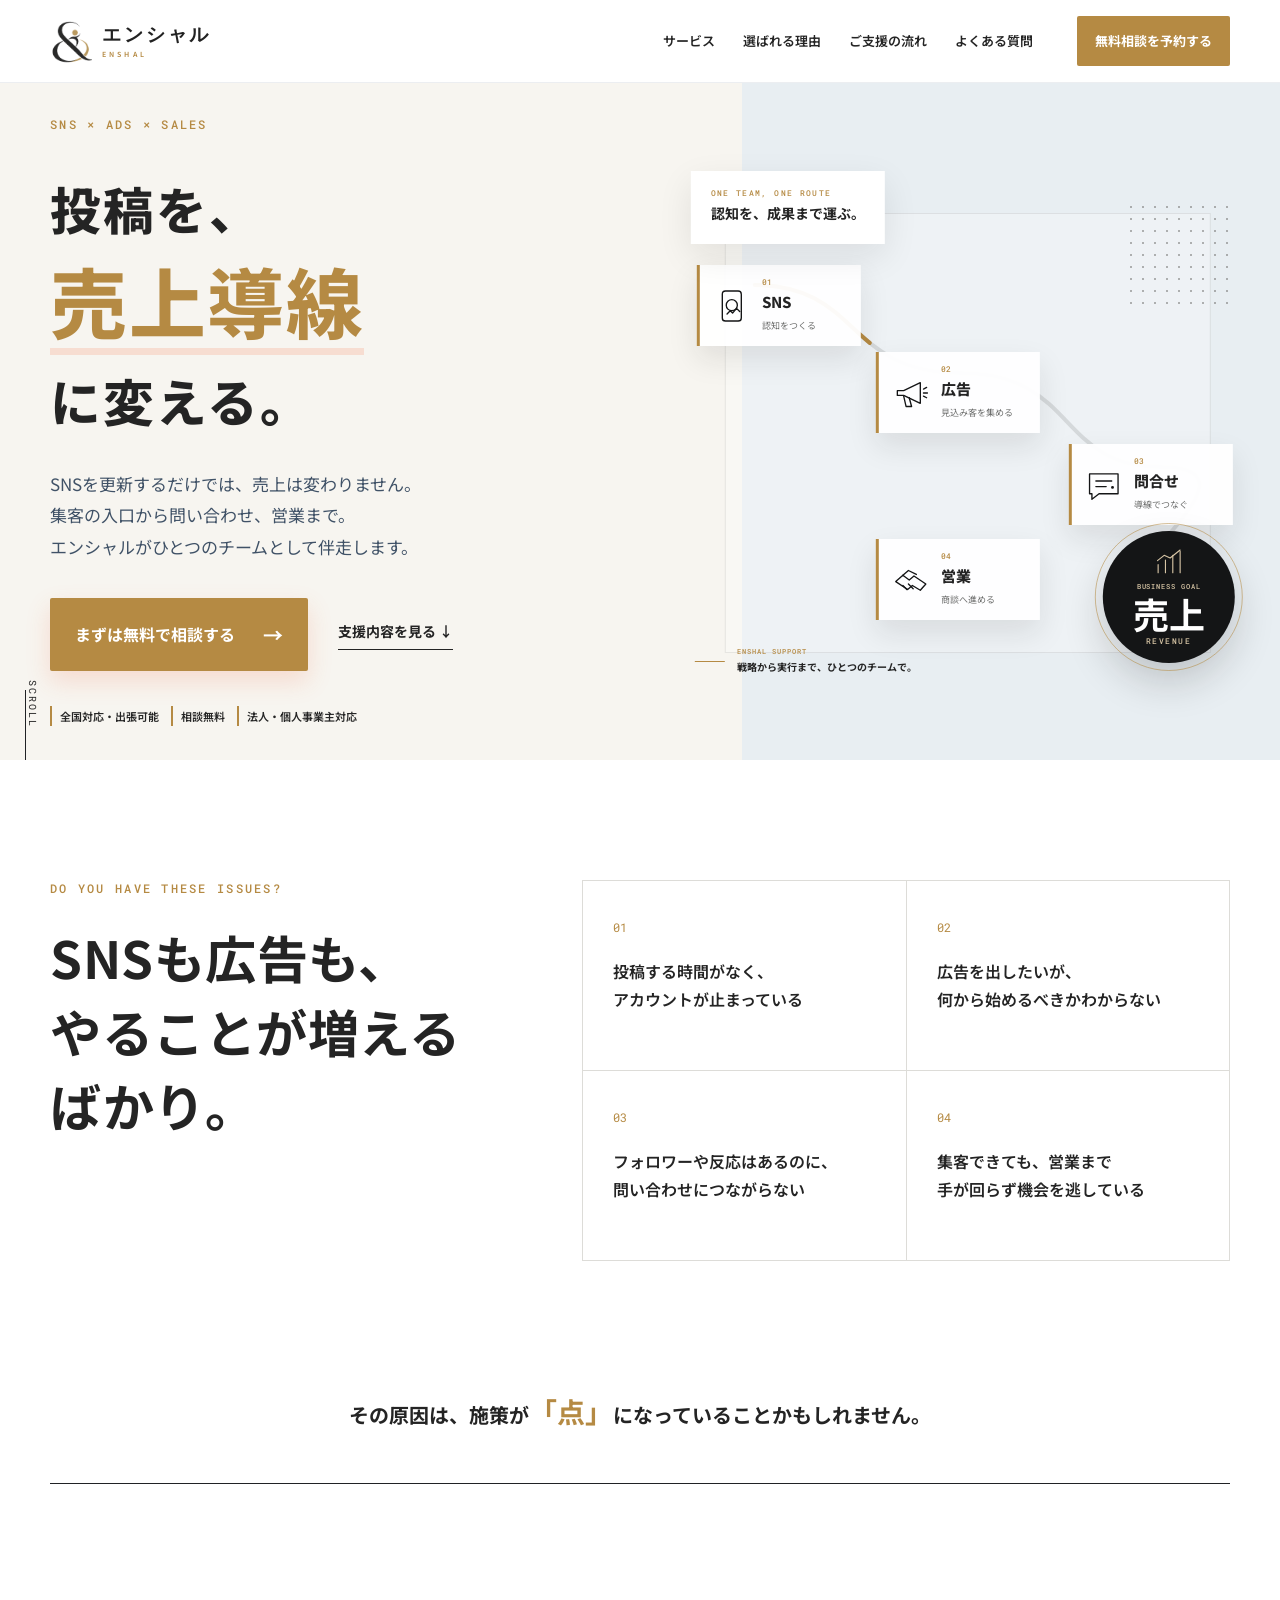
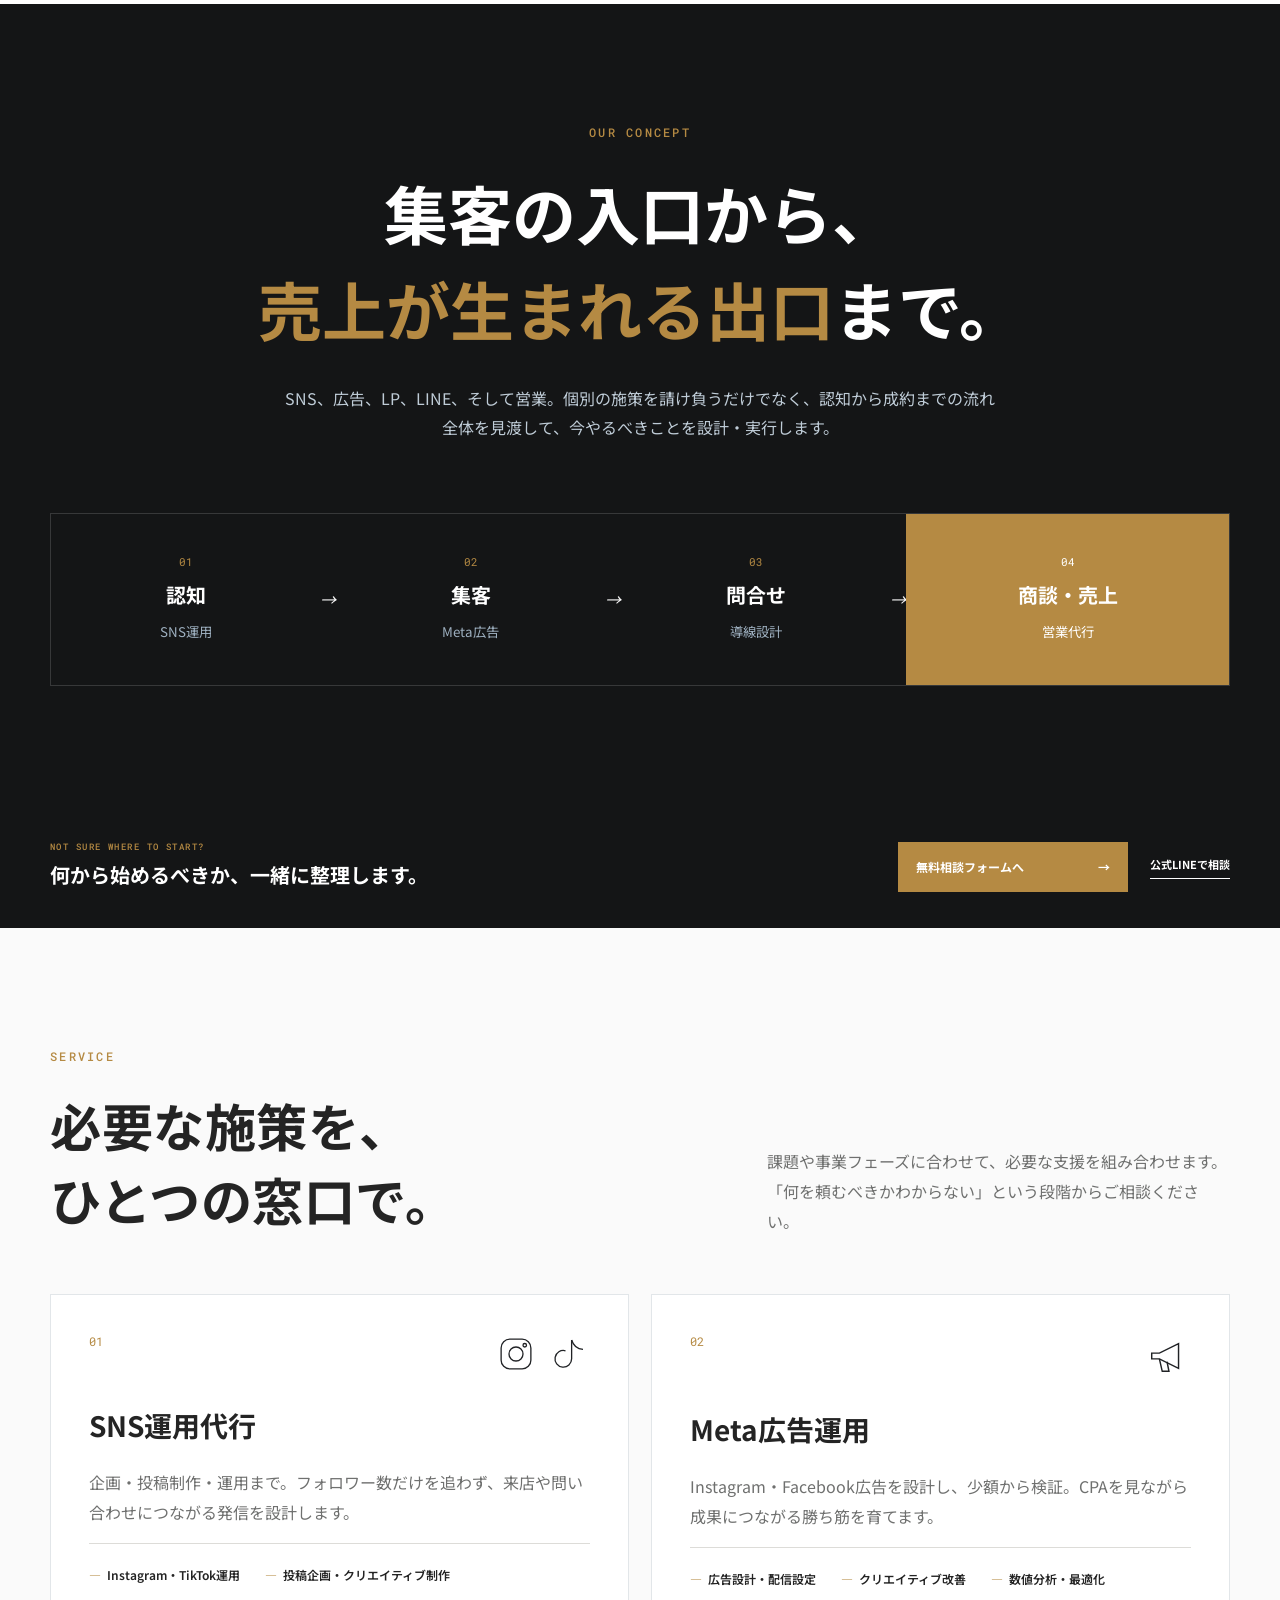
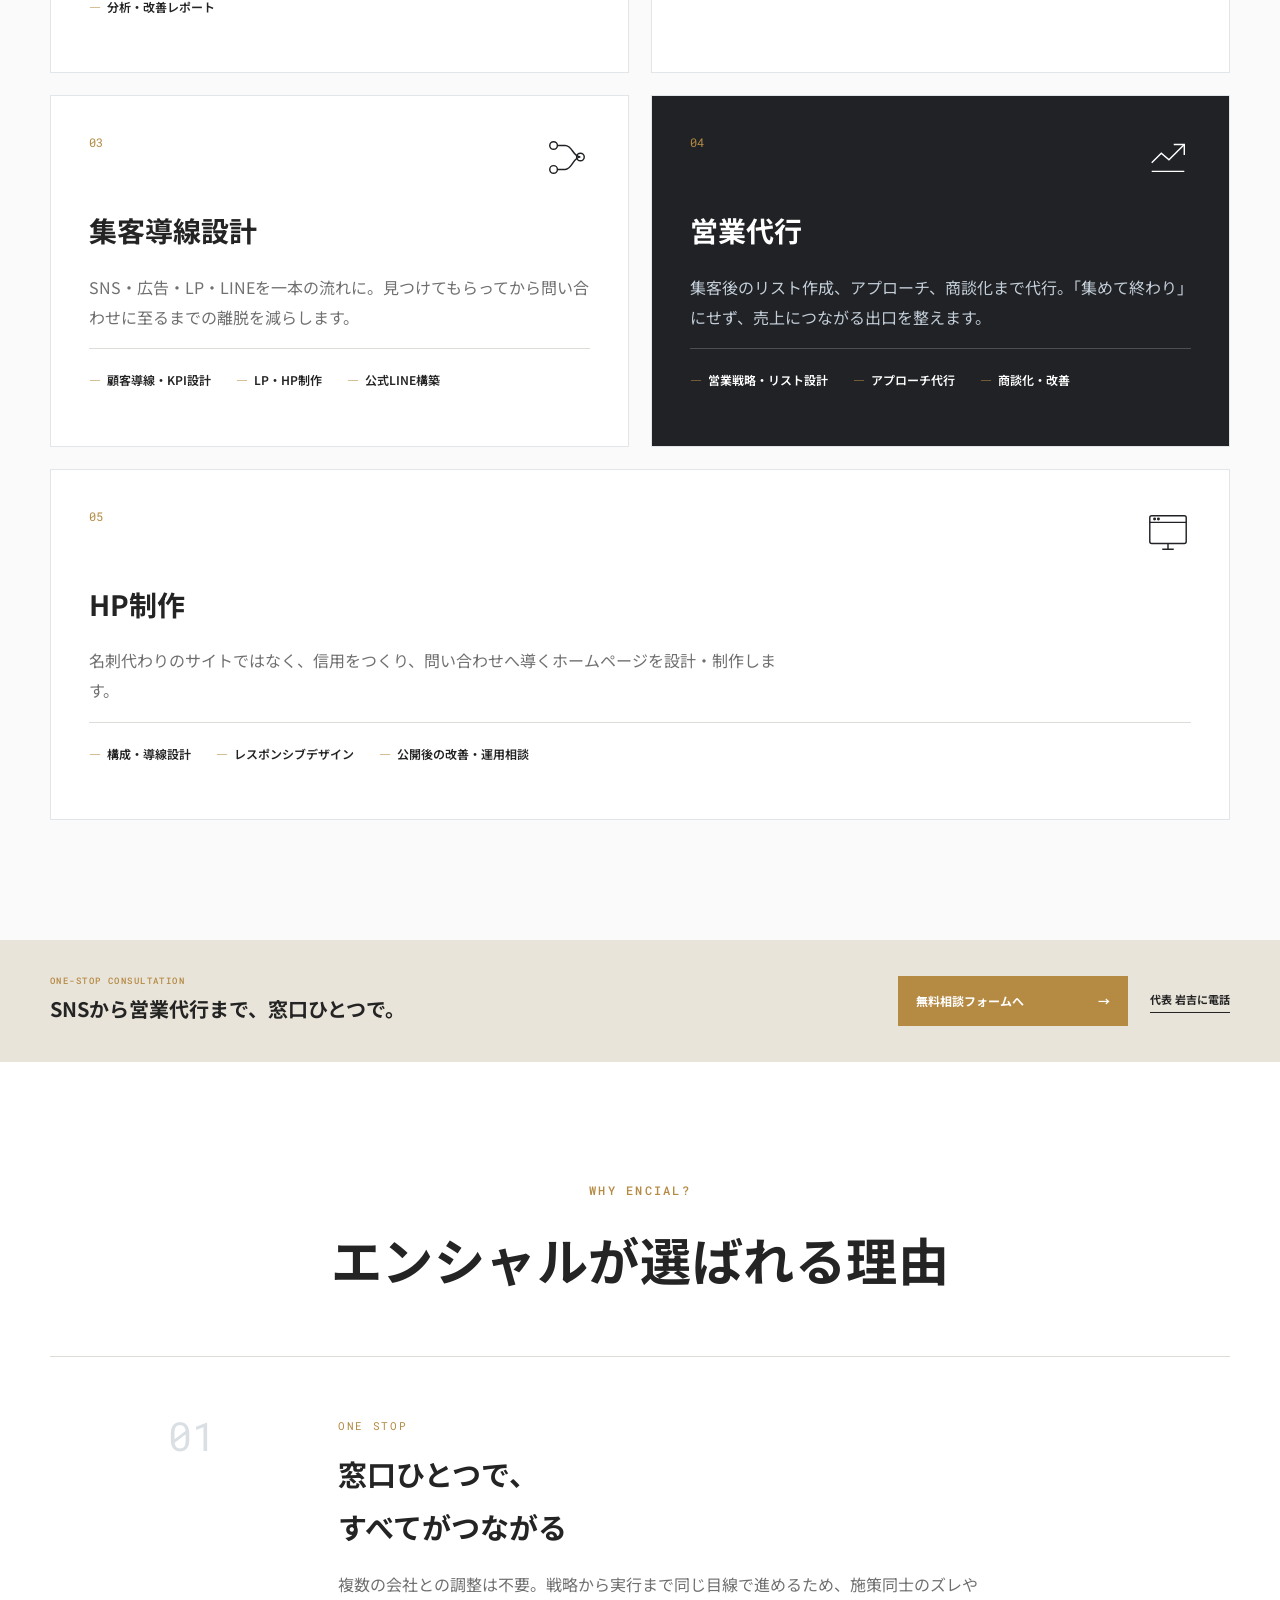
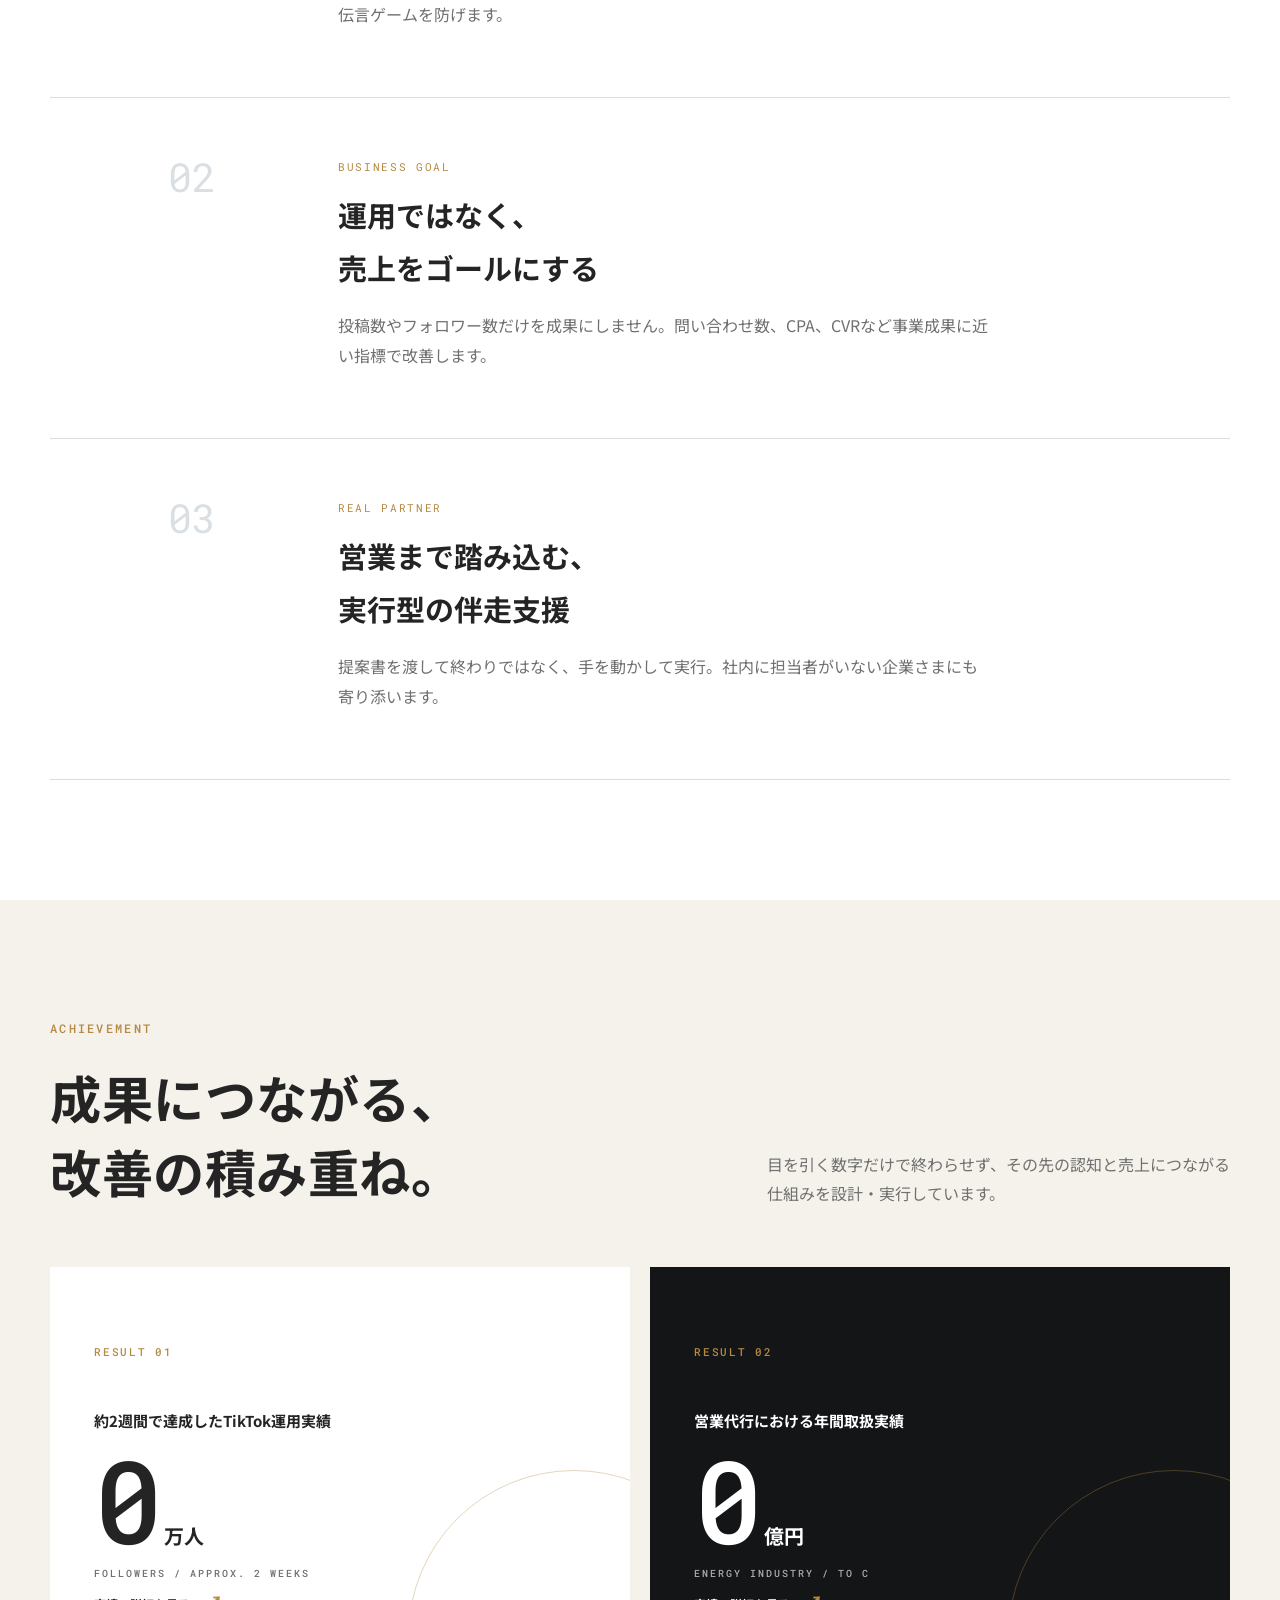
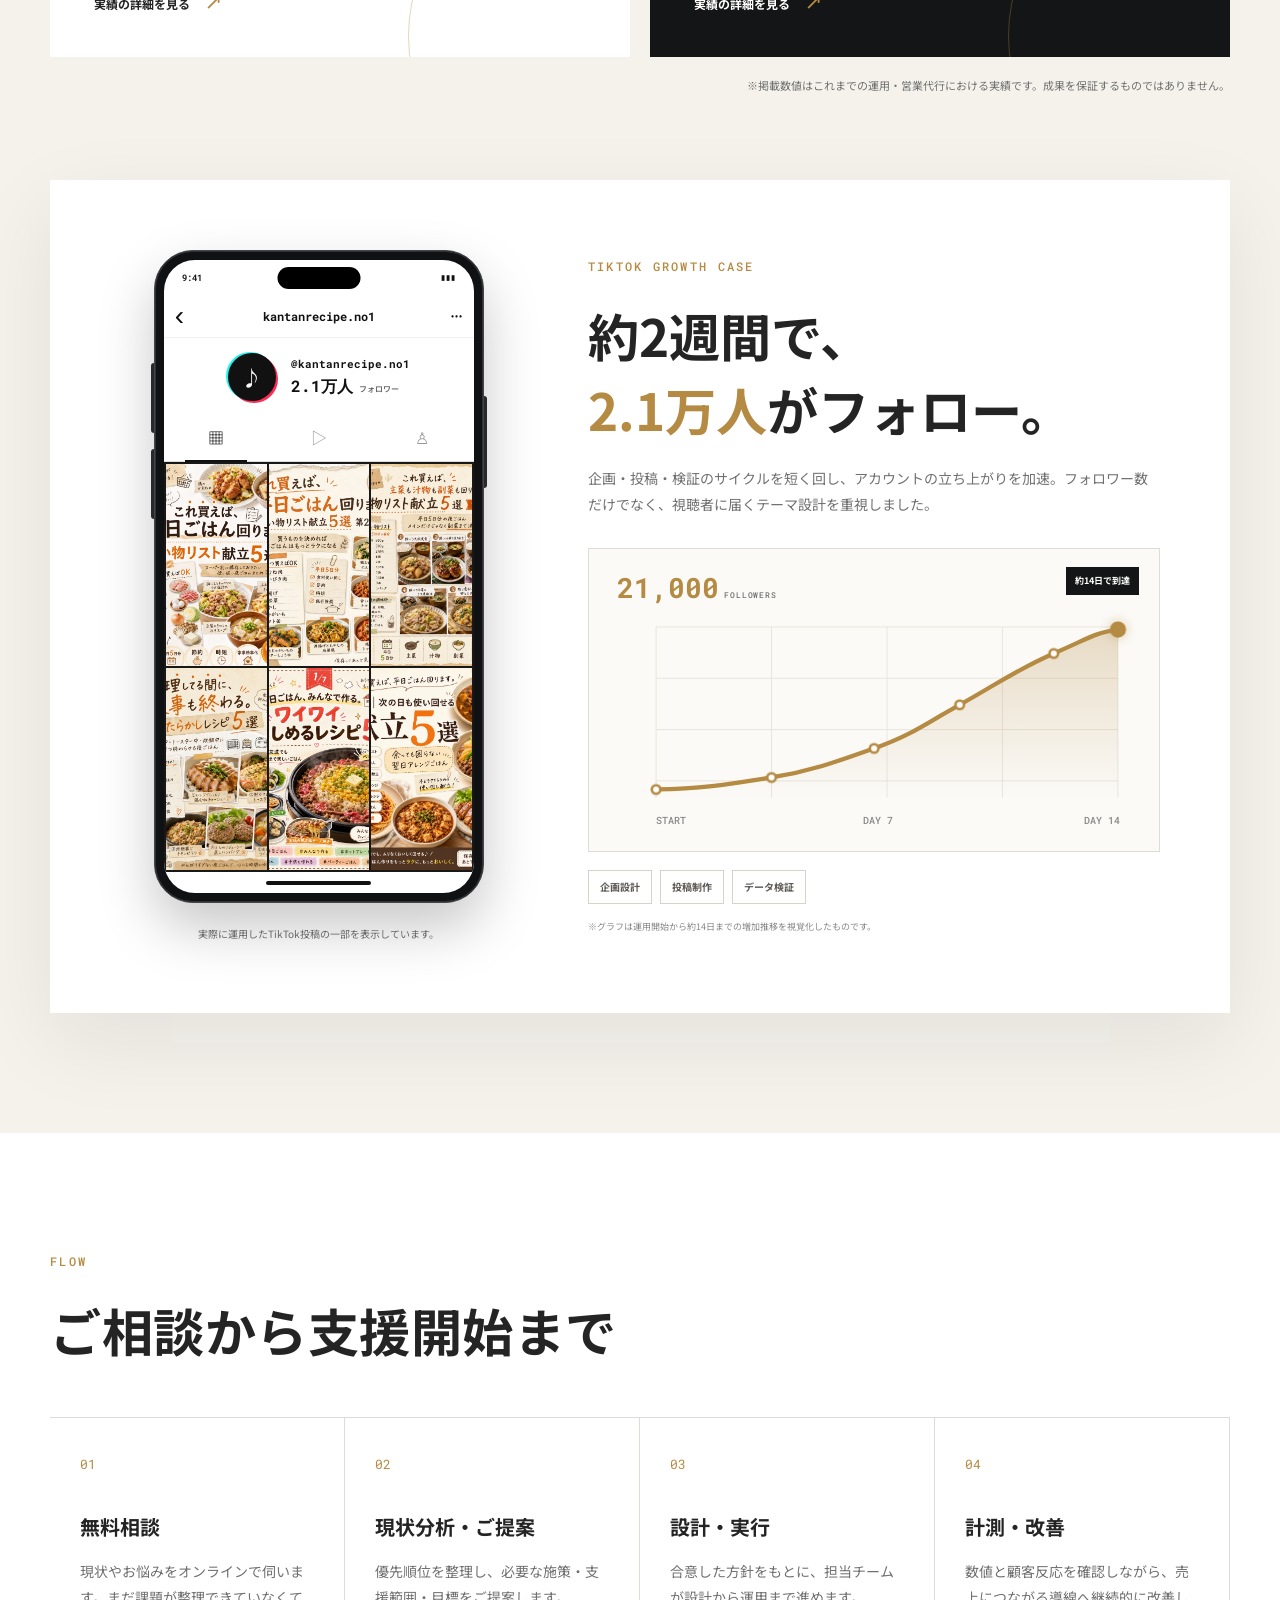
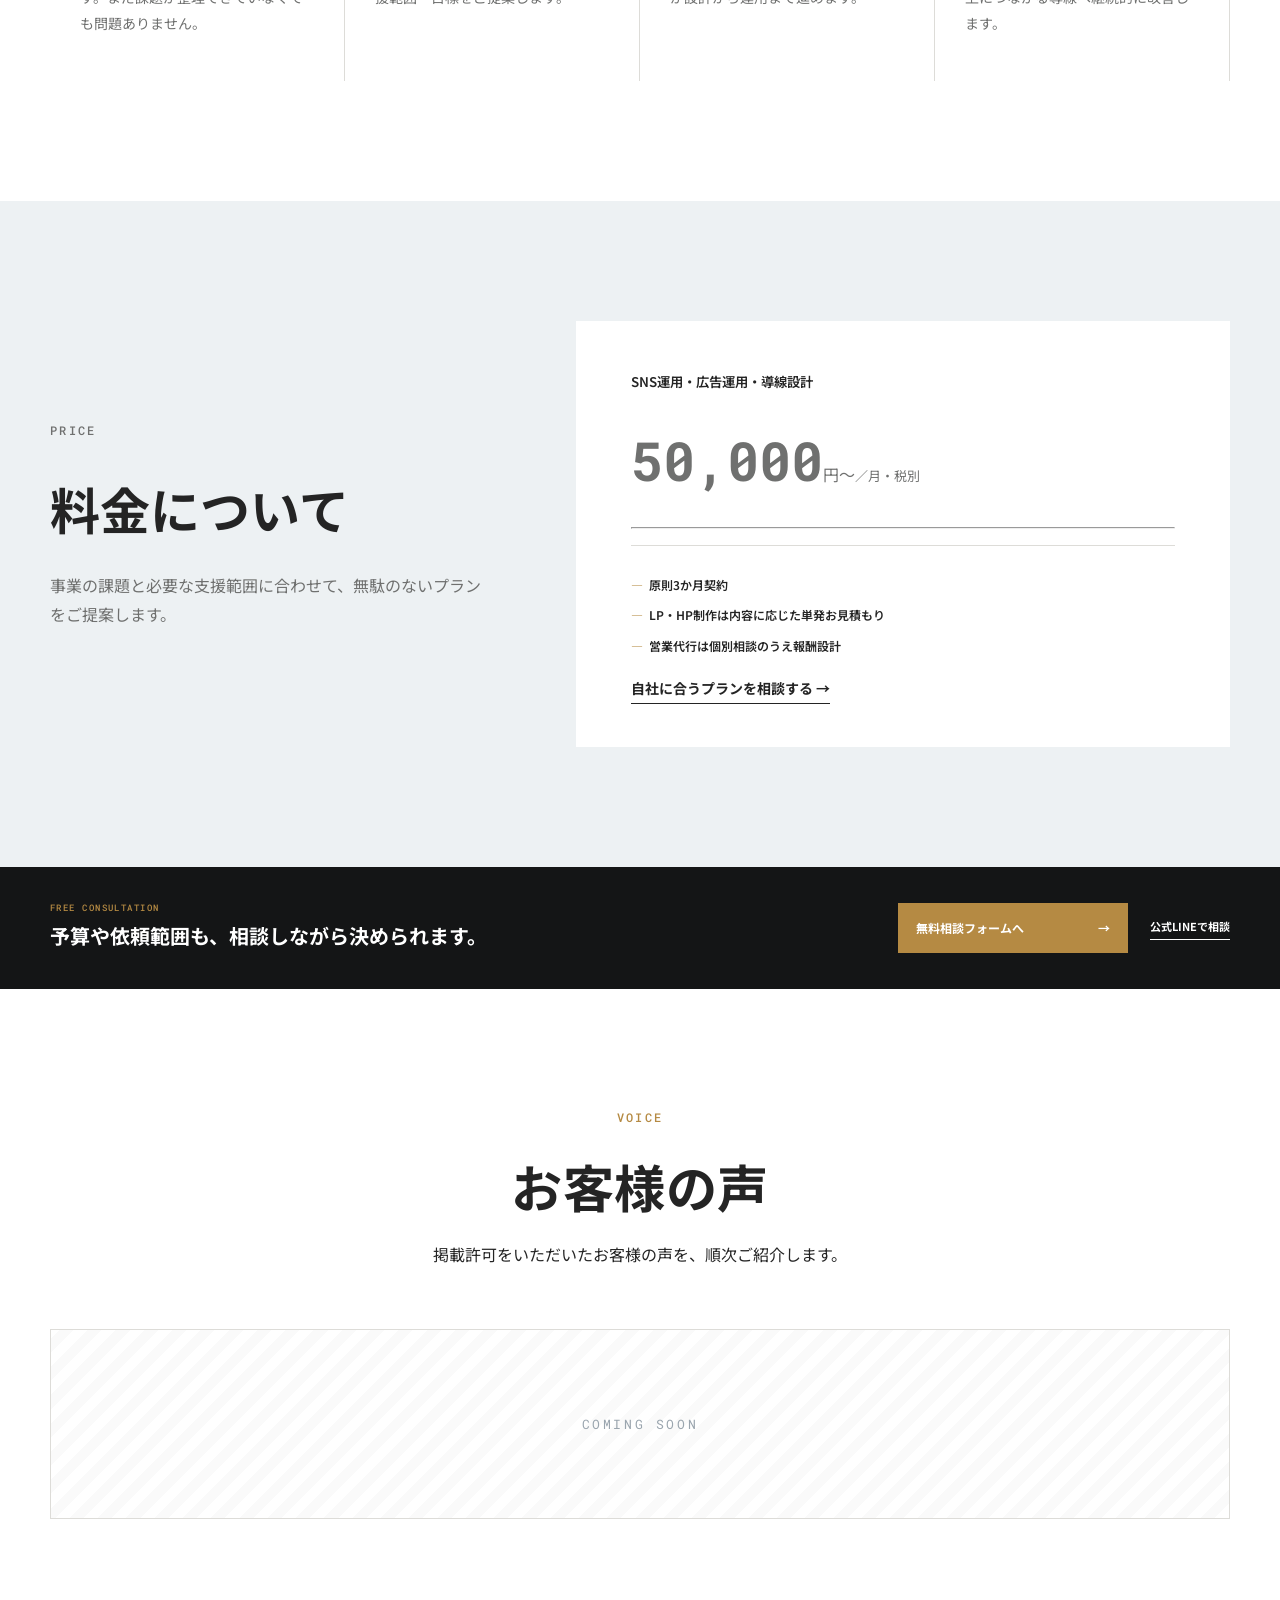
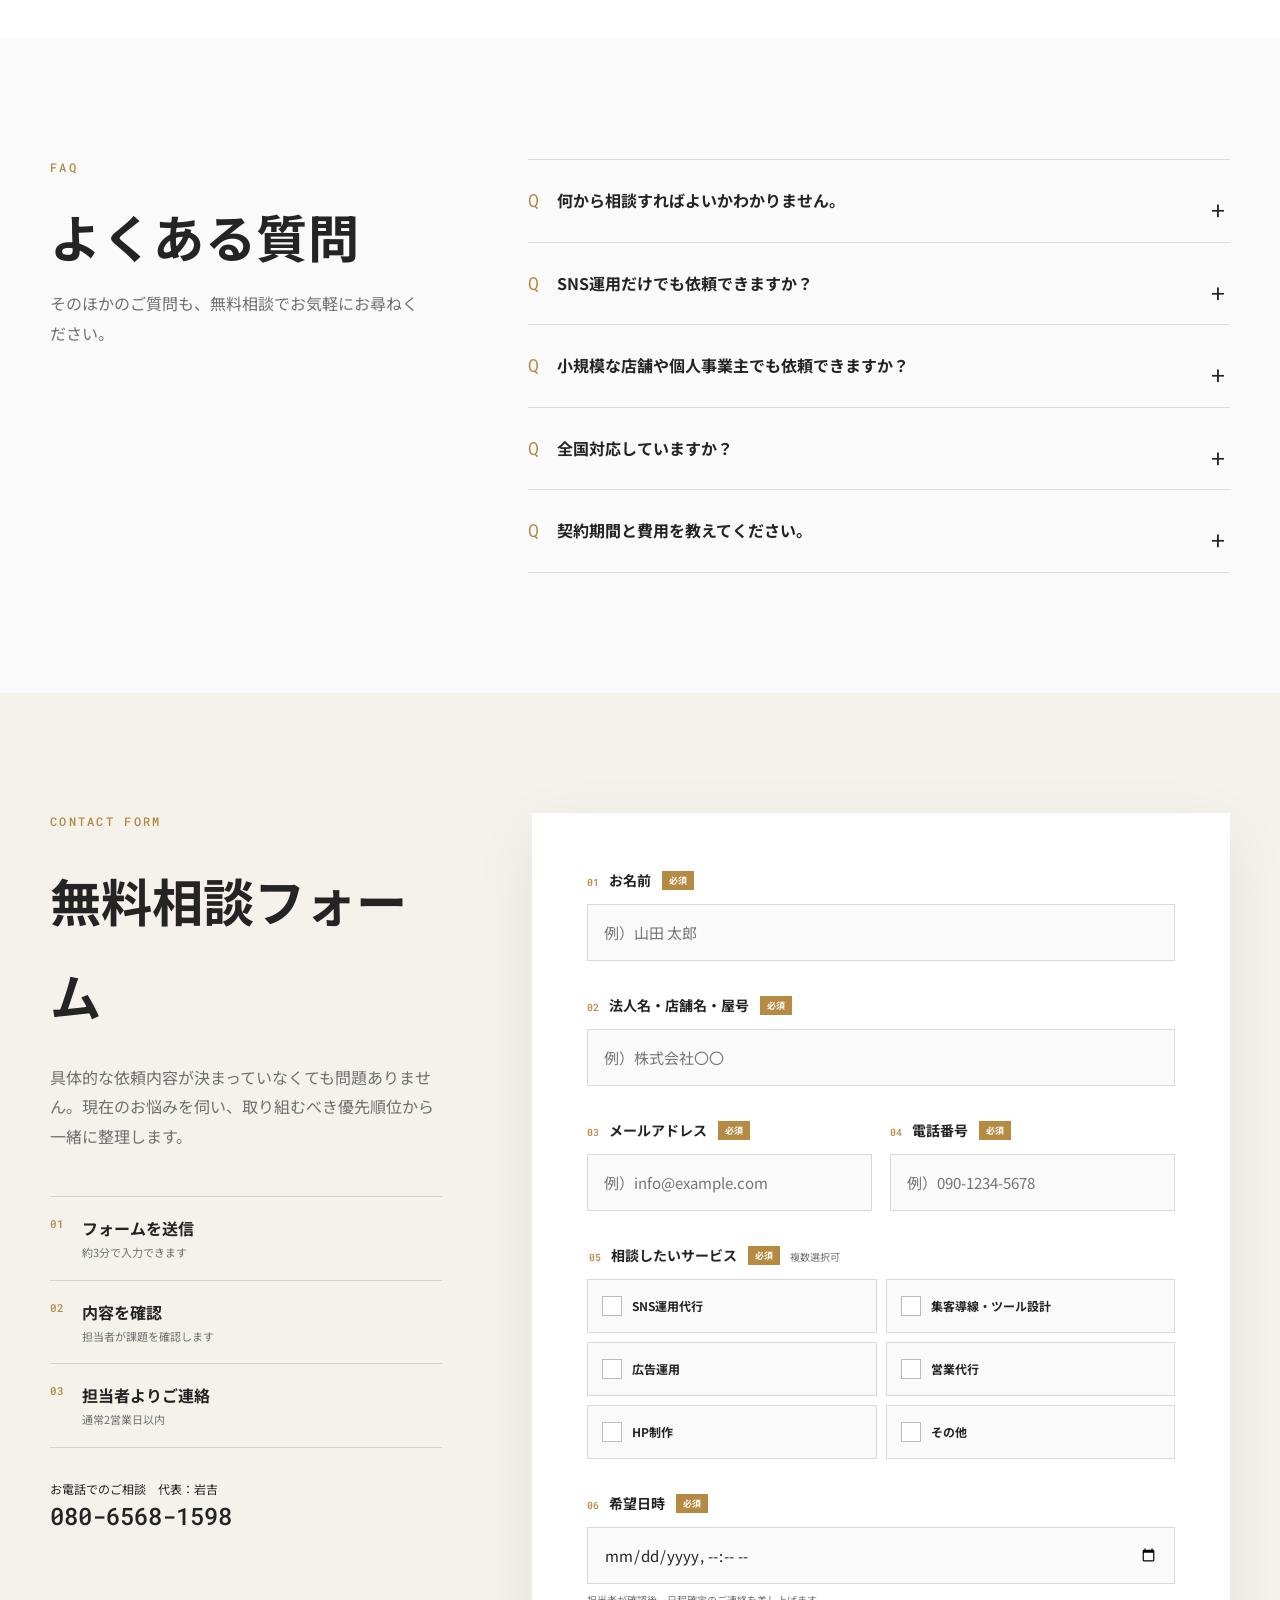
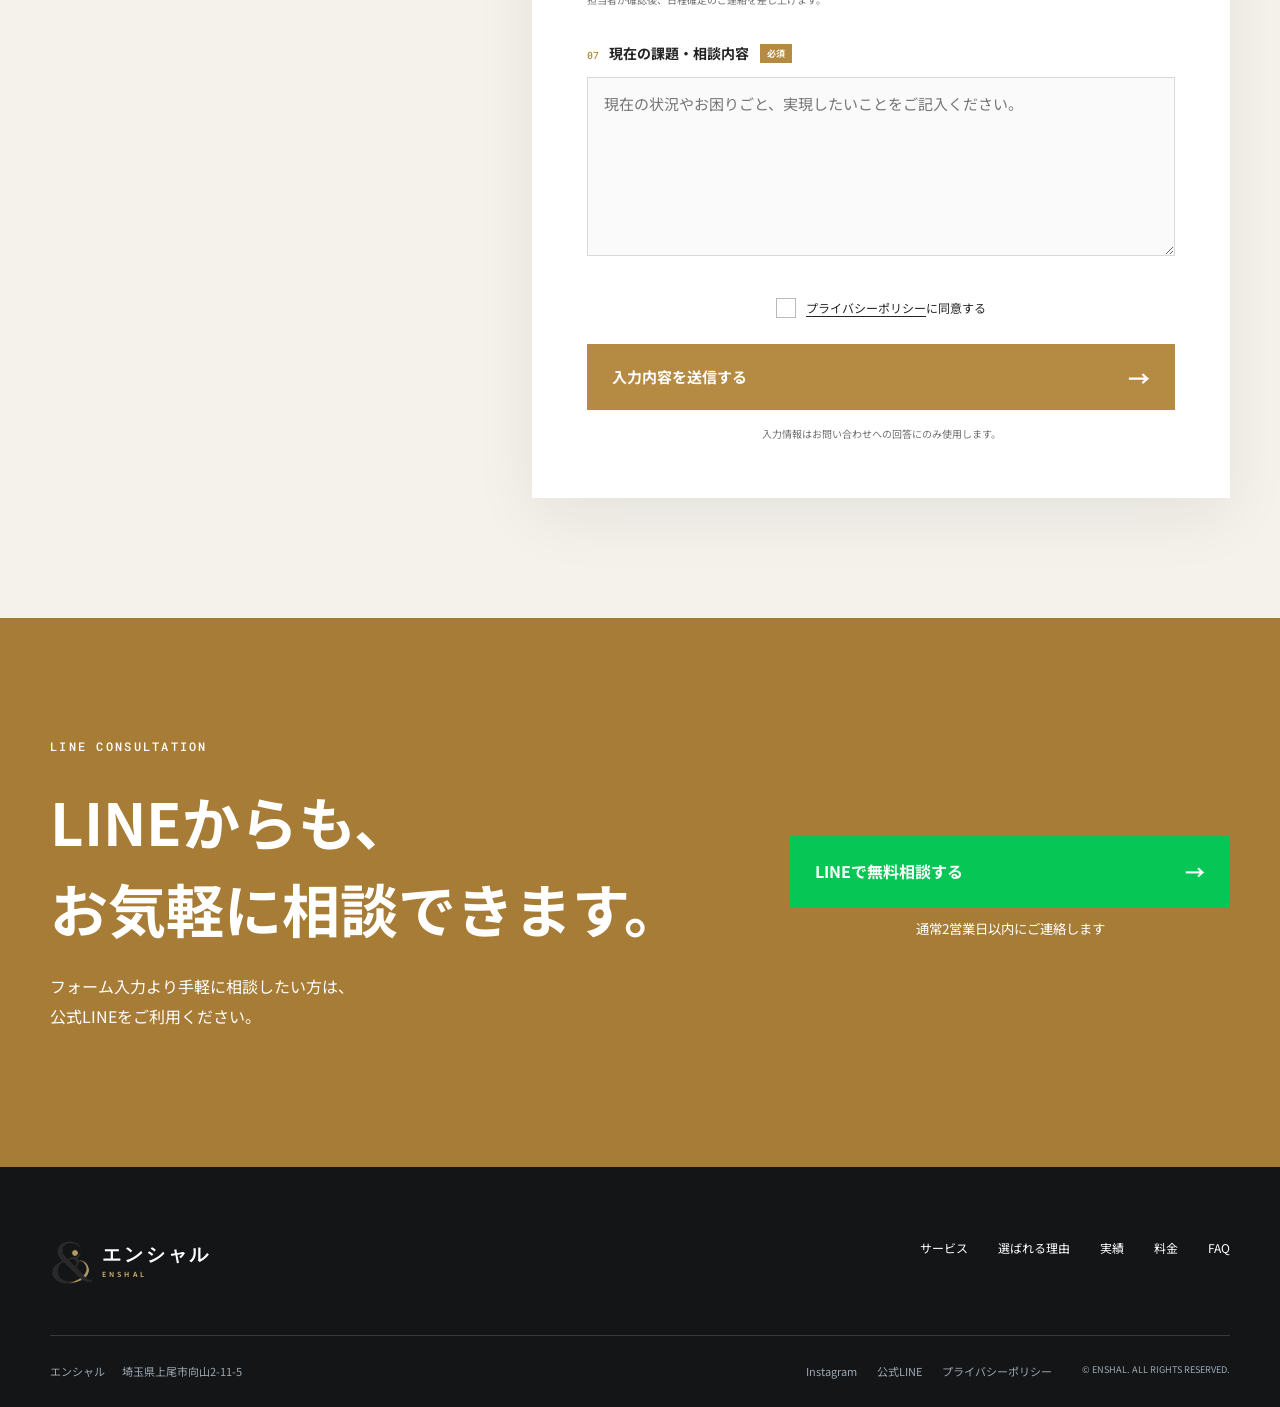
==== commit f0b5360e: "Polish TikTok phone profile UI" ====
--- a/index.html
+++ b/index.html
@@ -146,9 +146,10 @@
               <div class="phone-screen">
                 <div class="phone-status" aria-hidden="true"><span>9:41</span><i></i><b>▮▮▮</b></div>
                 <div class="phone-island" aria-hidden="true"></div>
+                <div class="phone-tiktok-nav" aria-hidden="true"><span>‹</span><strong>kantanrecipe.no1</strong><span>•••</span></div>
                 <div class="phone-account">
                   <span class="phone-account__mark" aria-hidden="true">♪</span>
-                  <div><strong>@kantanrecipe.no1</strong><small><b>2.1万人</b> フォロワー</small></div>
+                  <div><strong>@kantanrecipe.no1</strong><small><b>2.1万人</b><span>フォロワー</span></small></div>
                 </div>
                 <div class="phone-tabs" aria-hidden="true"><span class="is-active">▦</span><span>▷</span><span>♙</span></div>
                 <div class="tiktok-post-grid" aria-label="TikTokアカウント kantanrecipe.no1の実際の投稿抜粋">
--- a/brand.css
+++ b/brand.css
@@ -261,10 +261,9 @@
 }
 
 .tiktok-case__account { min-width: 0; }
-.tiktok-case__device { position: relative; width: min(100%,330px); margin: auto; padding: 9px; border: 1px solid #454649; border-radius: 39px; background: #101113; box-shadow: 0 25px 55px rgba(0,0,0,.22),inset 0 0 0 1px #303136; transform: rotate(-1.5deg); transition: transform .4s ease; }
+.tiktok-case__device { position: relative; width: min(100%,330px); margin: auto; padding: 9px; border: 1px solid #454649; border-radius: 39px; background: #101113; box-shadow: 0 25px 55px rgba(0,0,0,.22),inset 0 0 0 1px #303136; }
 .tiktok-case__device::before { content: ""; position: absolute; left: -4px; top: 112px; width: 3px; height: 70px; border-radius: 3px 0 0 3px; background: #28292c; box-shadow: 0 86px #28292c; }
 .tiktok-case__device::after { content: ""; position: absolute; right: -4px; top: 145px; width: 3px; height: 92px; border-radius: 0 3px 3px 0; background: #28292c; }
-.tiktok-case:hover .tiktok-case__device { transform: rotate(0) translateY(-5px); }
 .tiktok-case__browser { display: flex; align-items: center; gap: 8px; height: 37px; padding: 0 10px; color: #fff; }
 .tiktok-case__browser i { width: 7px; height: 7px; border-radius: 50%; background: #fd3e69; box-shadow: 13px 0 #25f4ee; }
 .tiktok-case__browser span { margin-left: 11px; color: #aaa; font: 500 8px "Roboto Mono",monospace; letter-spacing: .15em; }
@@ -273,17 +272,22 @@
 .tiktok-case__embed a { display: block; }
 .tiktok-case__embed img { width: 100%; height: auto; transition: transform .45s ease; }
 .tiktok-case__embed:hover img { transform: scale(1.025); }
-.phone-screen { position: relative; overflow: hidden; border-radius: 31px; background: #050505; }
-.phone-status { display: flex; align-items: center; justify-content: space-between; height: 35px; padding: 0 18px; color: #fff; font: 600 9px "Roboto Mono",monospace; }
+.phone-screen { position: relative; overflow: hidden; border-radius: 31px; background: #fff; }
+.phone-status { display: flex; align-items: center; justify-content: space-between; height: 35px; padding: 0 18px; color: #111; font: 600 9px "Roboto Mono",monospace; }
 .phone-status i { position: absolute; left: 50%; top: 7px; width: 83px; height: 22px; border-radius: 15px; background: #000; transform: translateX(-50%); }
 .phone-status b { font-size: 7px; letter-spacing: 1px; }
 .phone-island { position: absolute; z-index: 3; left: 50%; top: 8px; width: 82px; height: 20px; border-radius: 15px; background: #000; transform: translateX(-50%); }
-.phone-account { display: flex; align-items: center; gap: 10px; padding: 14px 13px 12px; color: #111; background: #fff; }
-.phone-account__mark { display: grid; place-items: center; flex: 0 0 38px; width: 38px; height: 38px; border-radius: 50%; color: #fff; background: #111; font-size: 18px; box-shadow: -2px -1px 0 #25f4ee,2px 2px 0 #fe2c55; }
+.phone-tiktok-nav { display: grid; grid-template-columns: 32px 1fr 32px; align-items: center; height: 43px; padding: 0 11px; color: #111; background: #fff; border-bottom: 1px solid #f0f0f0; text-align: center; }
+.phone-tiktok-nav strong { font: 700 12px "Roboto Mono",monospace; }
+.phone-tiktok-nav span:first-child { font: 400 28px/1 sans-serif; text-align: left; }
+.phone-tiktok-nav span:last-child { font-size: 9px; letter-spacing: 1px; text-align: right; }
+.phone-account { display: flex; align-items: center; justify-content: center; gap: 15px; padding: 15px 13px 14px; color: #111; background: #fff; }
+.phone-account__mark { display: grid; place-items: center; flex: 0 0 48px; width: 48px; height: 48px; border-radius: 50%; color: #fff; background: #111; font-size: 21px; box-shadow: -2px -1px 0 #25f4ee,2px 2px 0 #fe2c55; }
 .phone-account strong,.phone-account small { display: block; }
-.phone-account strong { font: 700 12px/1.3 "Roboto Mono",monospace; }
-.phone-account small { margin-top: 4px; color: #777; font-size: 8px; }
-.phone-account small b { color: #111; font-size: 10px; }
+.phone-account strong { font: 700 11px/1.3 "Roboto Mono",monospace; }
+.phone-account small { display: flex; align-items: baseline; gap: 6px; margin-top: 7px; color: #777; font-size: 8px; }
+.phone-account small b { color: #111; font: 700 16px/1 "Roboto Mono",monospace; }
+.phone-account small span { color: #666; font-weight: 600; }
 .phone-tabs { display: grid; grid-template-columns: repeat(3,1fr); color: #999; background: #fff; border-bottom: 1px solid #ddd; text-align: center; }
 .phone-tabs span { position: relative; padding: 8px 0; }
 .phone-tabs .is-active { color: #111; }
@@ -291,7 +295,7 @@
 .tiktok-post-grid { display: grid; grid-template-columns: repeat(3,1fr); grid-template-rows: repeat(2,1fr); gap: 2px; height: 410px; padding: 2px; background: #181818; }
 .tiktok-post-grid img { width: 100%; height: 100%; object-fit: cover; transition: transform .35s ease,filter .35s ease; }
 .tiktok-post-grid:hover img { filter: none; }
-.phone-home { width: 105px; height: 4px; margin: 9px auto 8px; border-radius: 3px; background: #e8e8e8; }
+.phone-home { width: 105px; height: 4px; margin: 9px auto 8px; border-radius: 3px; background: #111; }
 .tiktok-embed__fallback { display: flex; flex-direction: column; justify-content: center; min-height: 455px; padding: 35px 25px; color: #161719; text-align: center; background: linear-gradient(145deg,#fff 0%,#f3f3f3 100%); }
 .tiktok-embed__mark { display: grid; place-items: center; width: 70px; height: 70px; margin: 0 auto 20px; border-radius: 50%; background: #111; color: #fff; font-size: 30px; box-shadow: -5px -3px 0 #25f4ee,5px 3px 0 #fe2c55; }
 .tiktok-embed__fallback small,.tiktok-embed__fallback strong { display: block; }
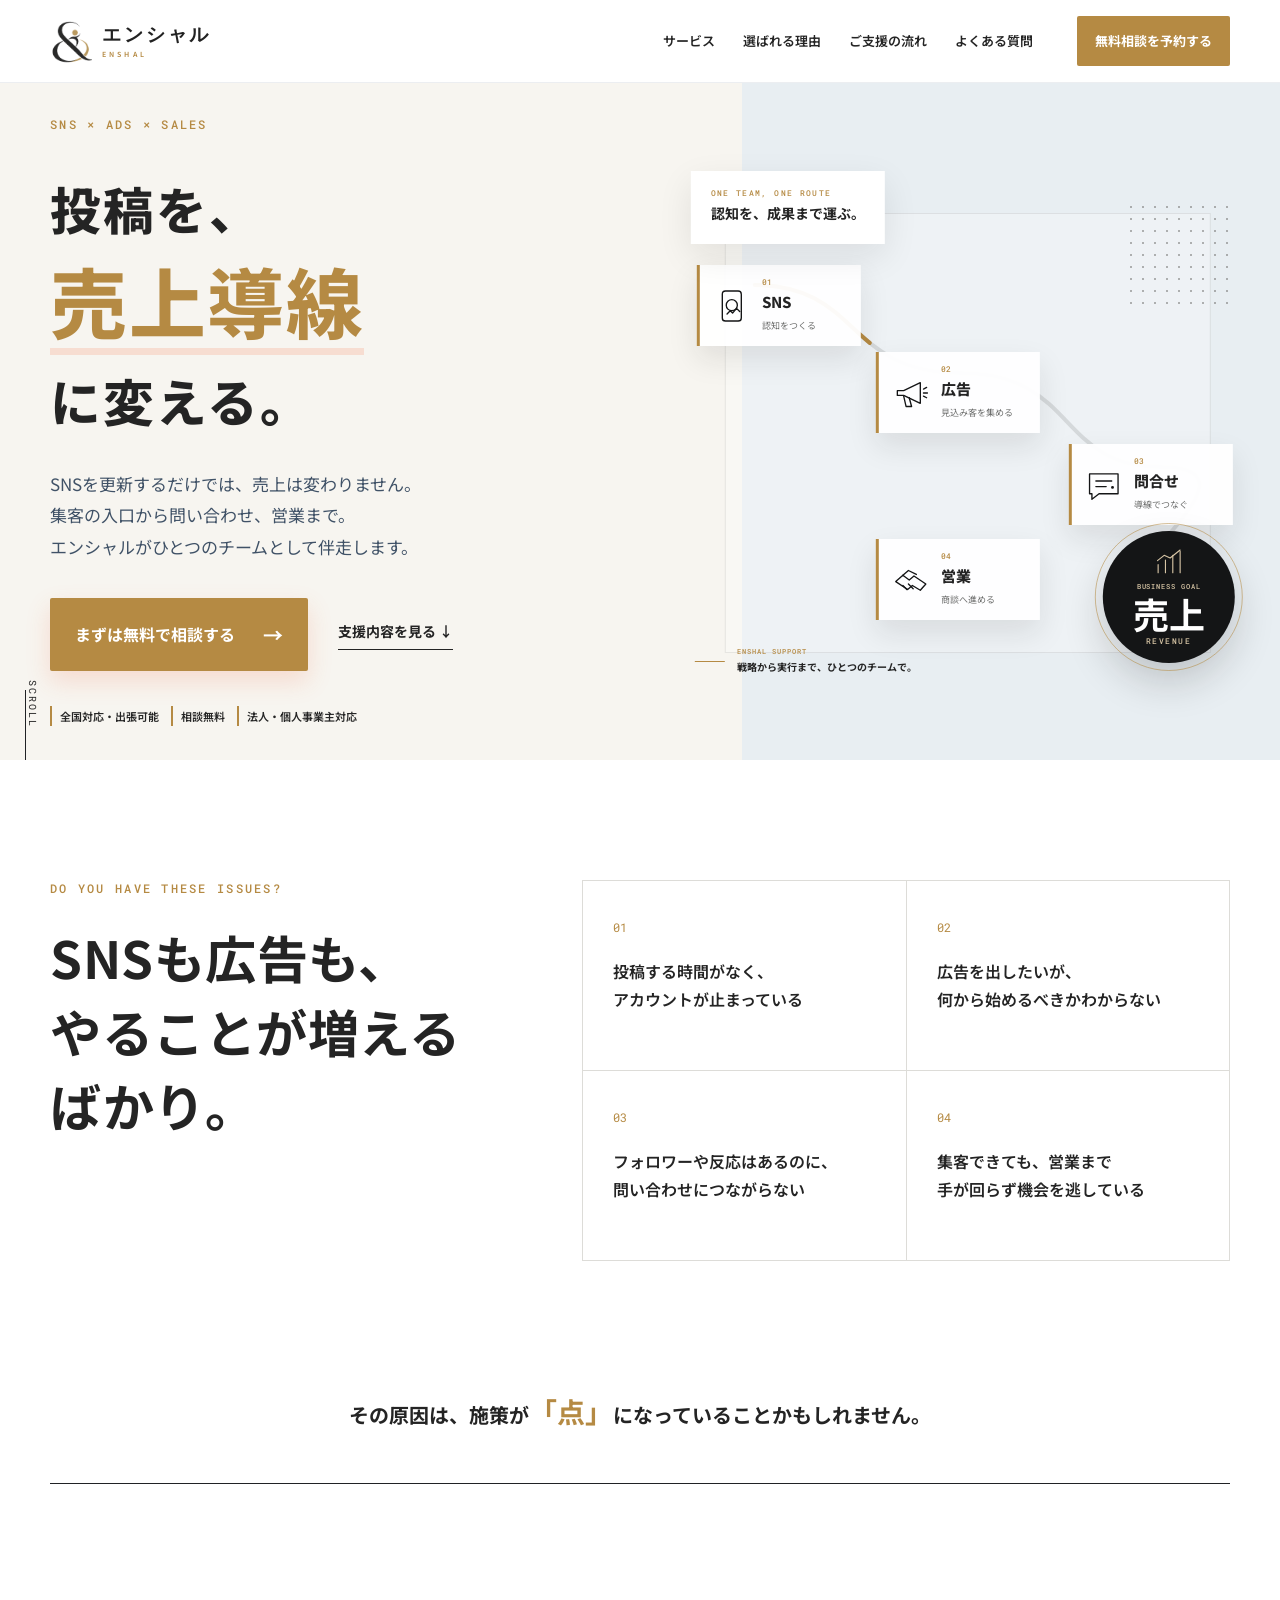
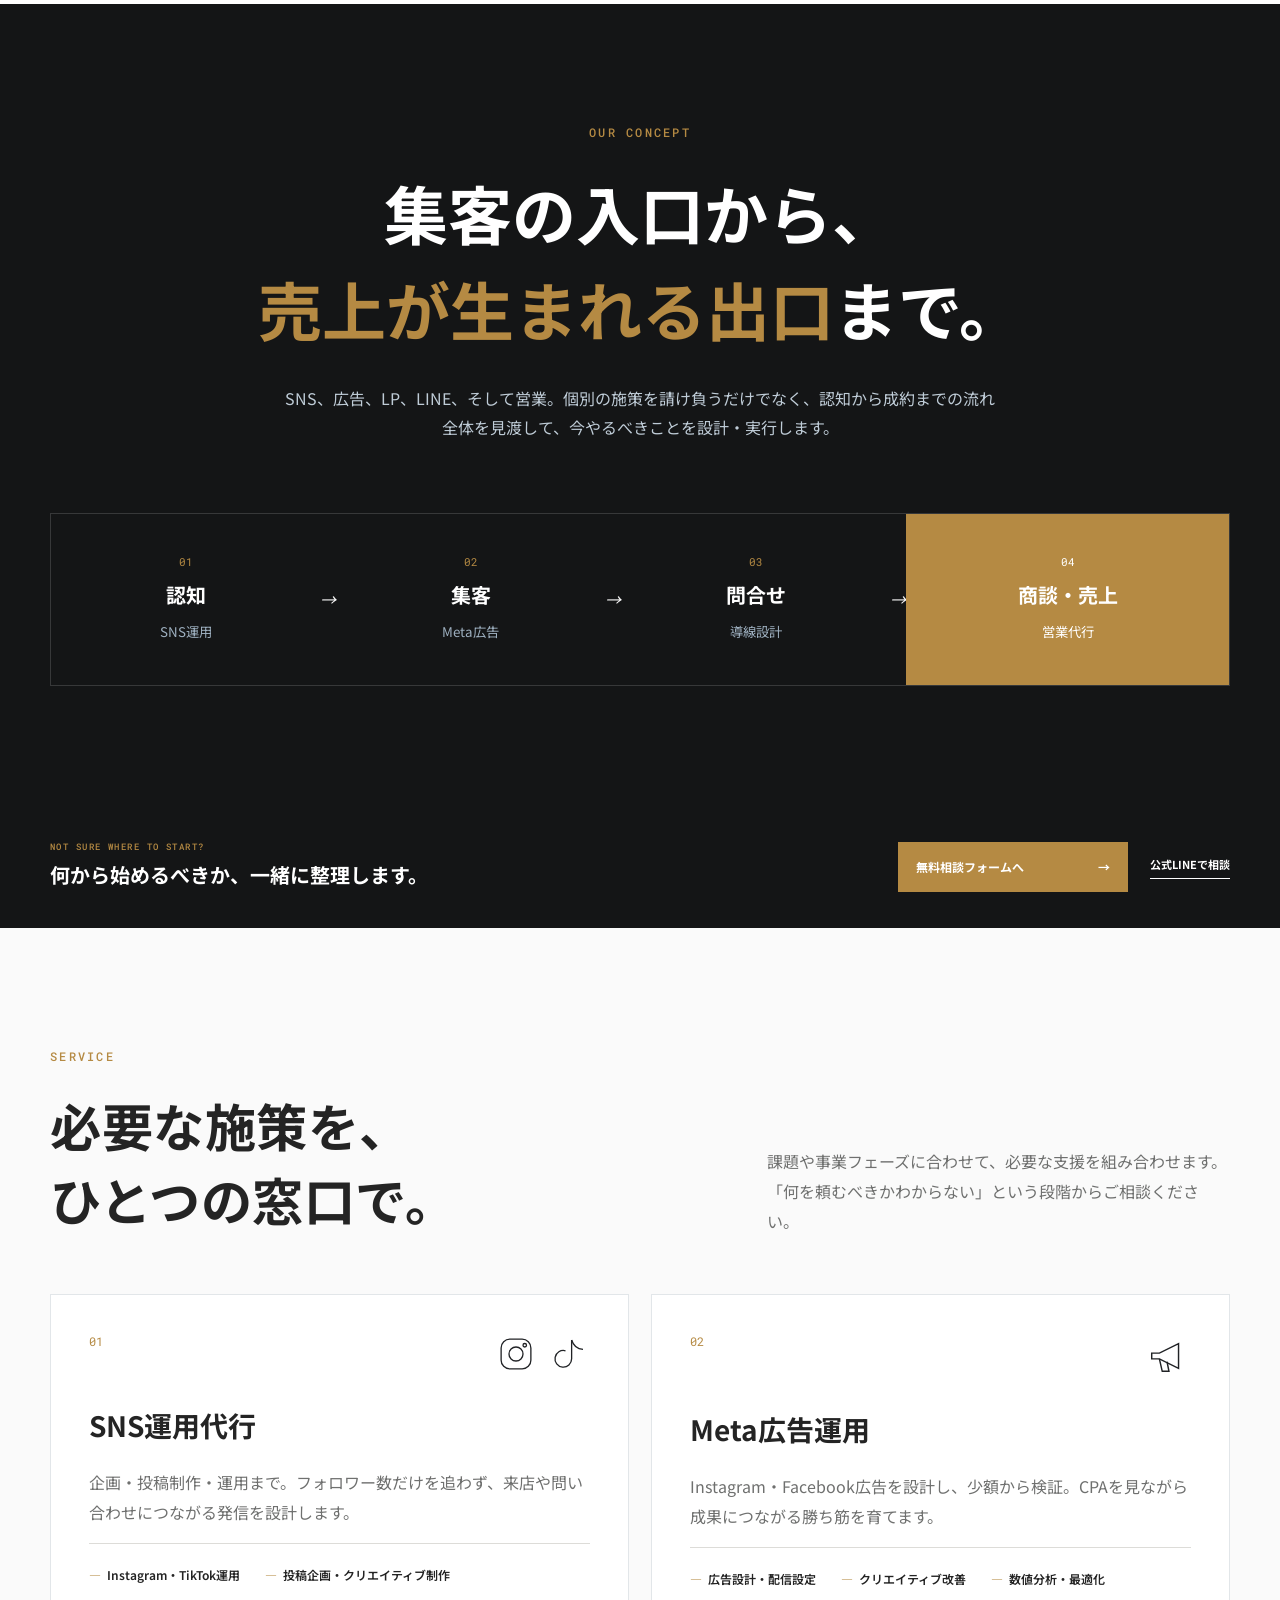
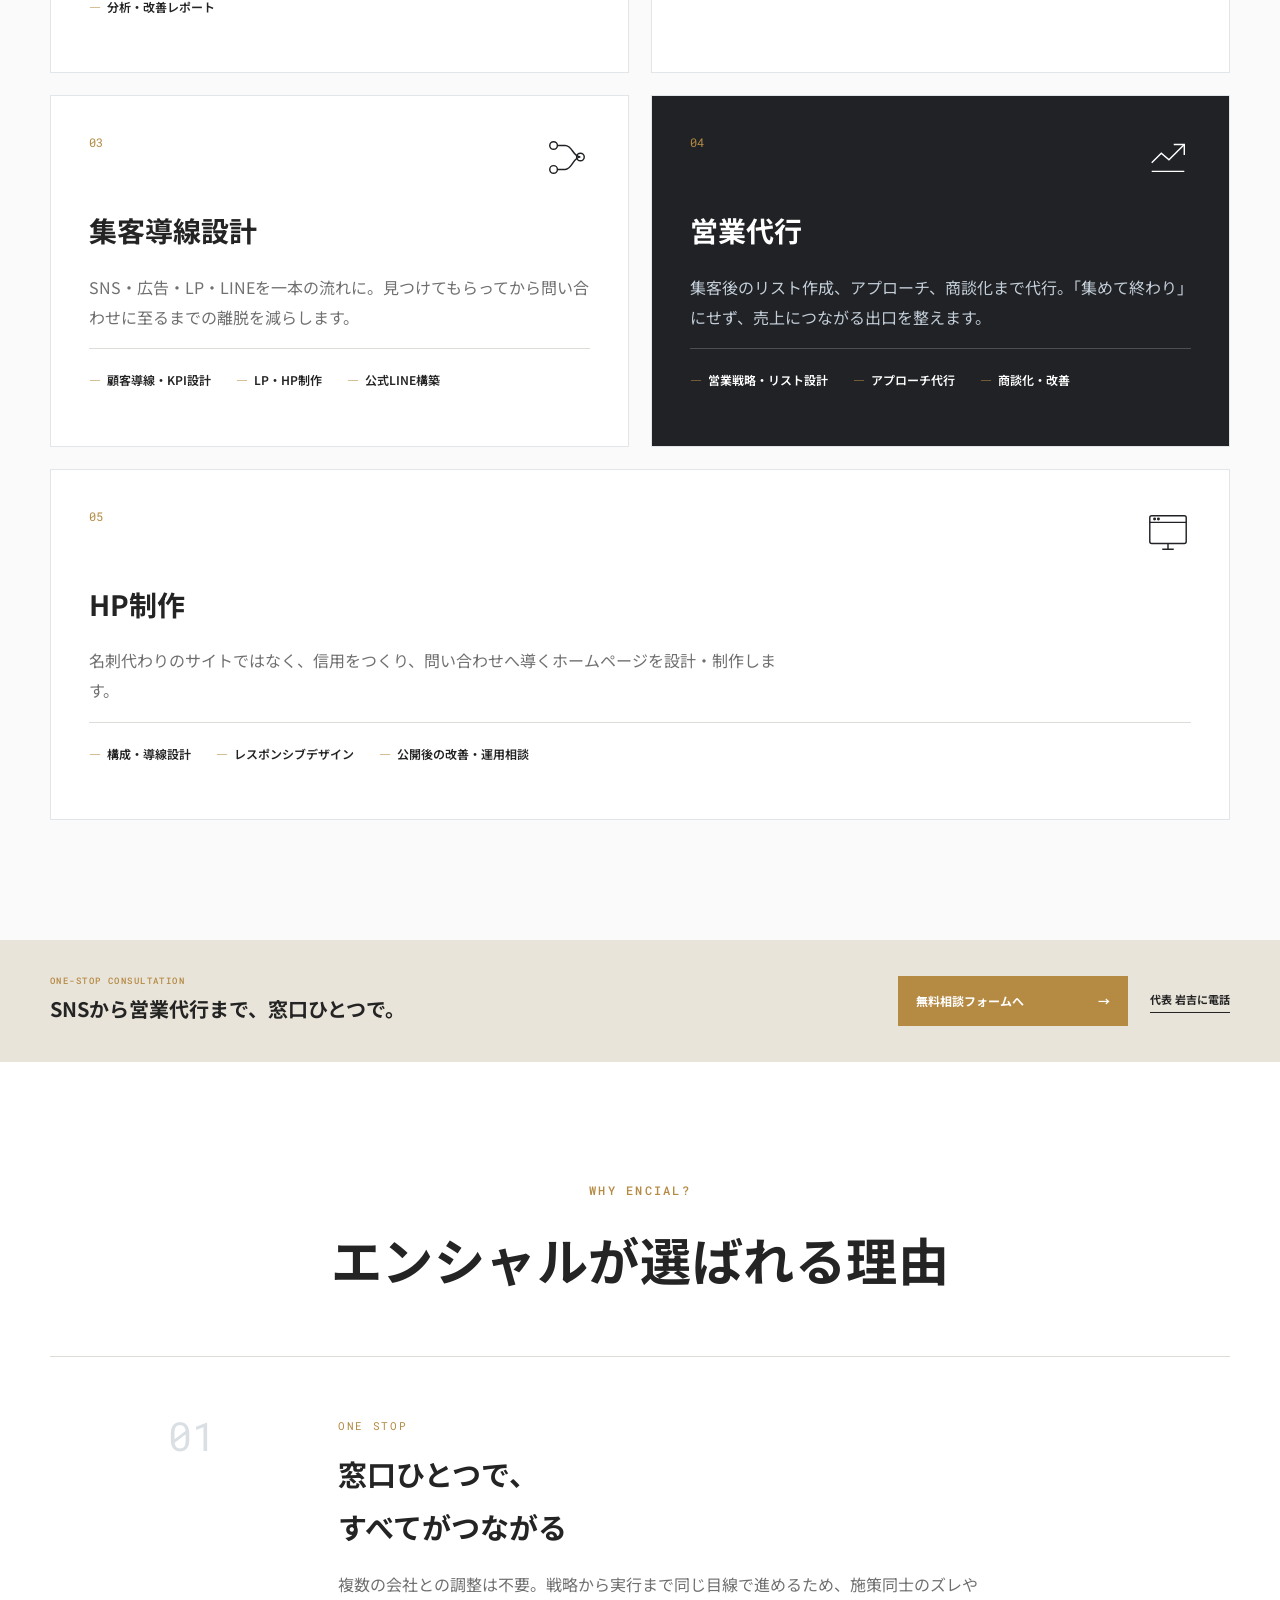
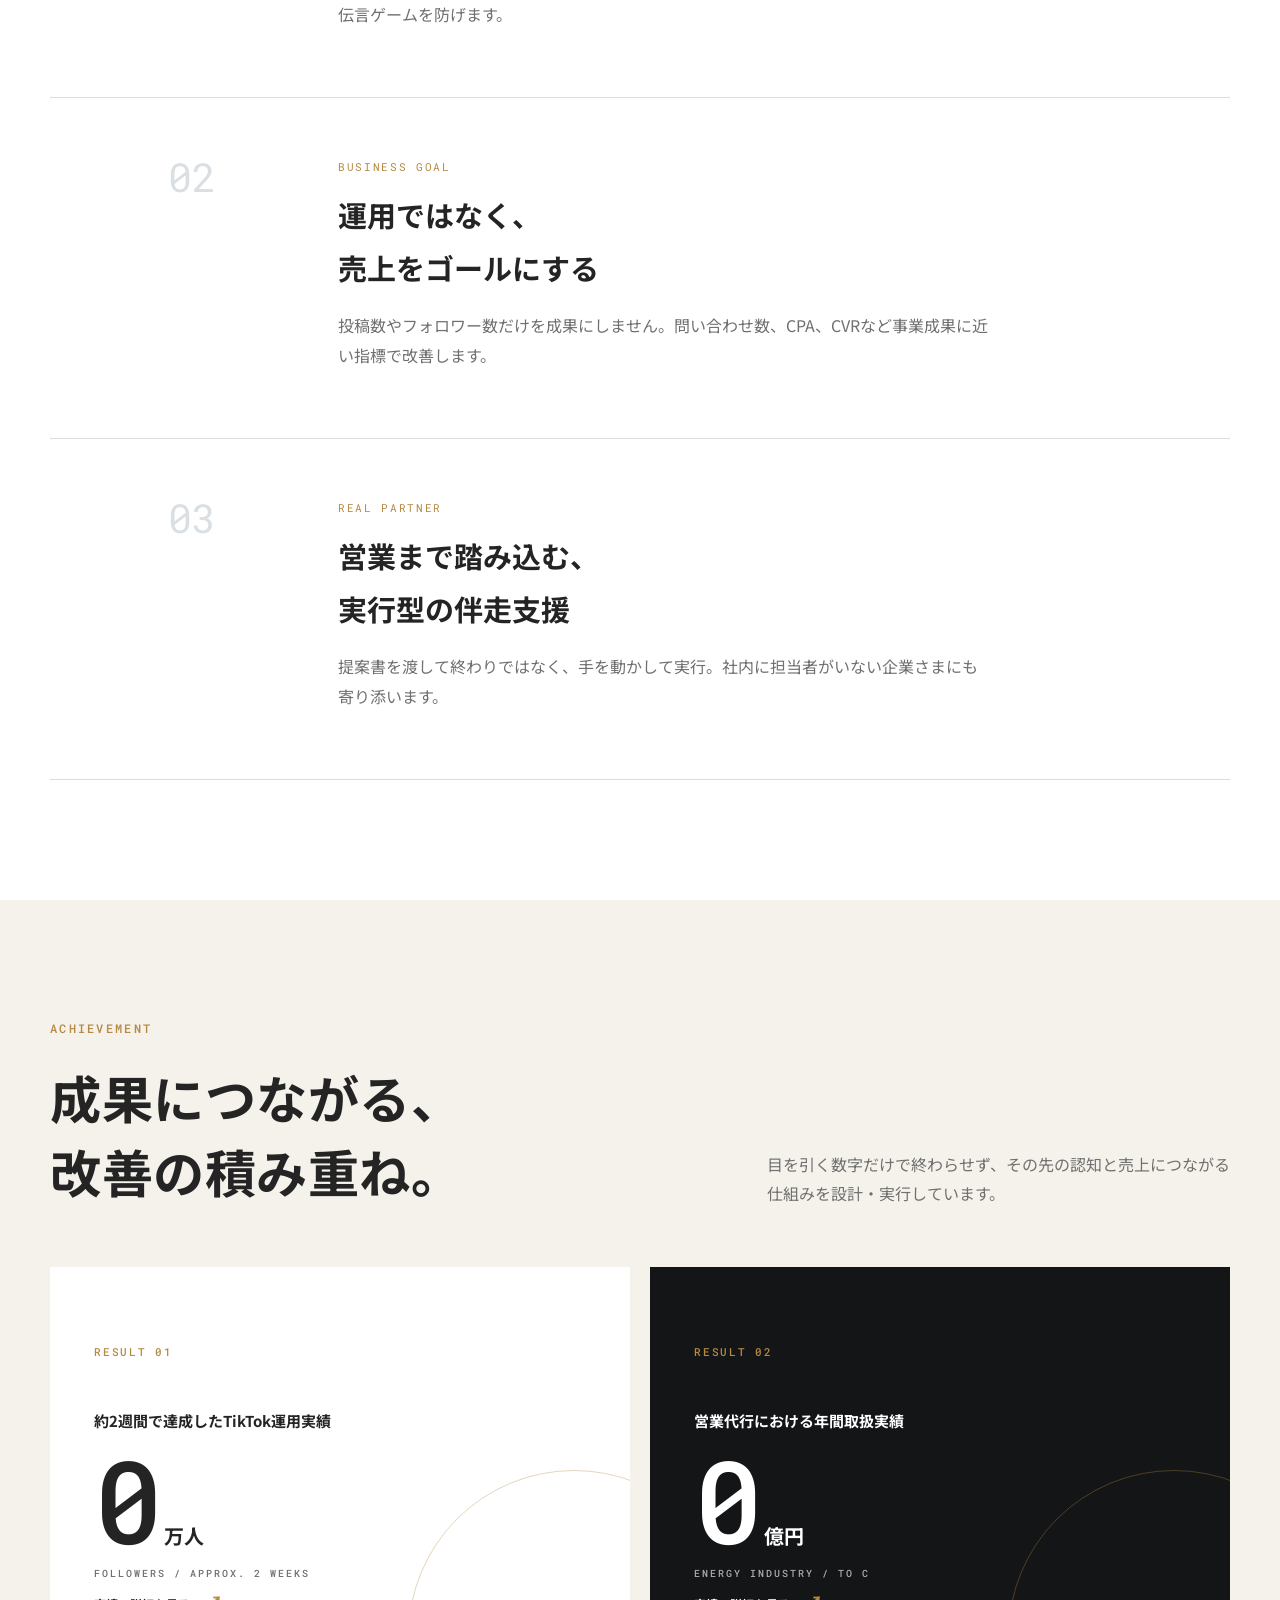
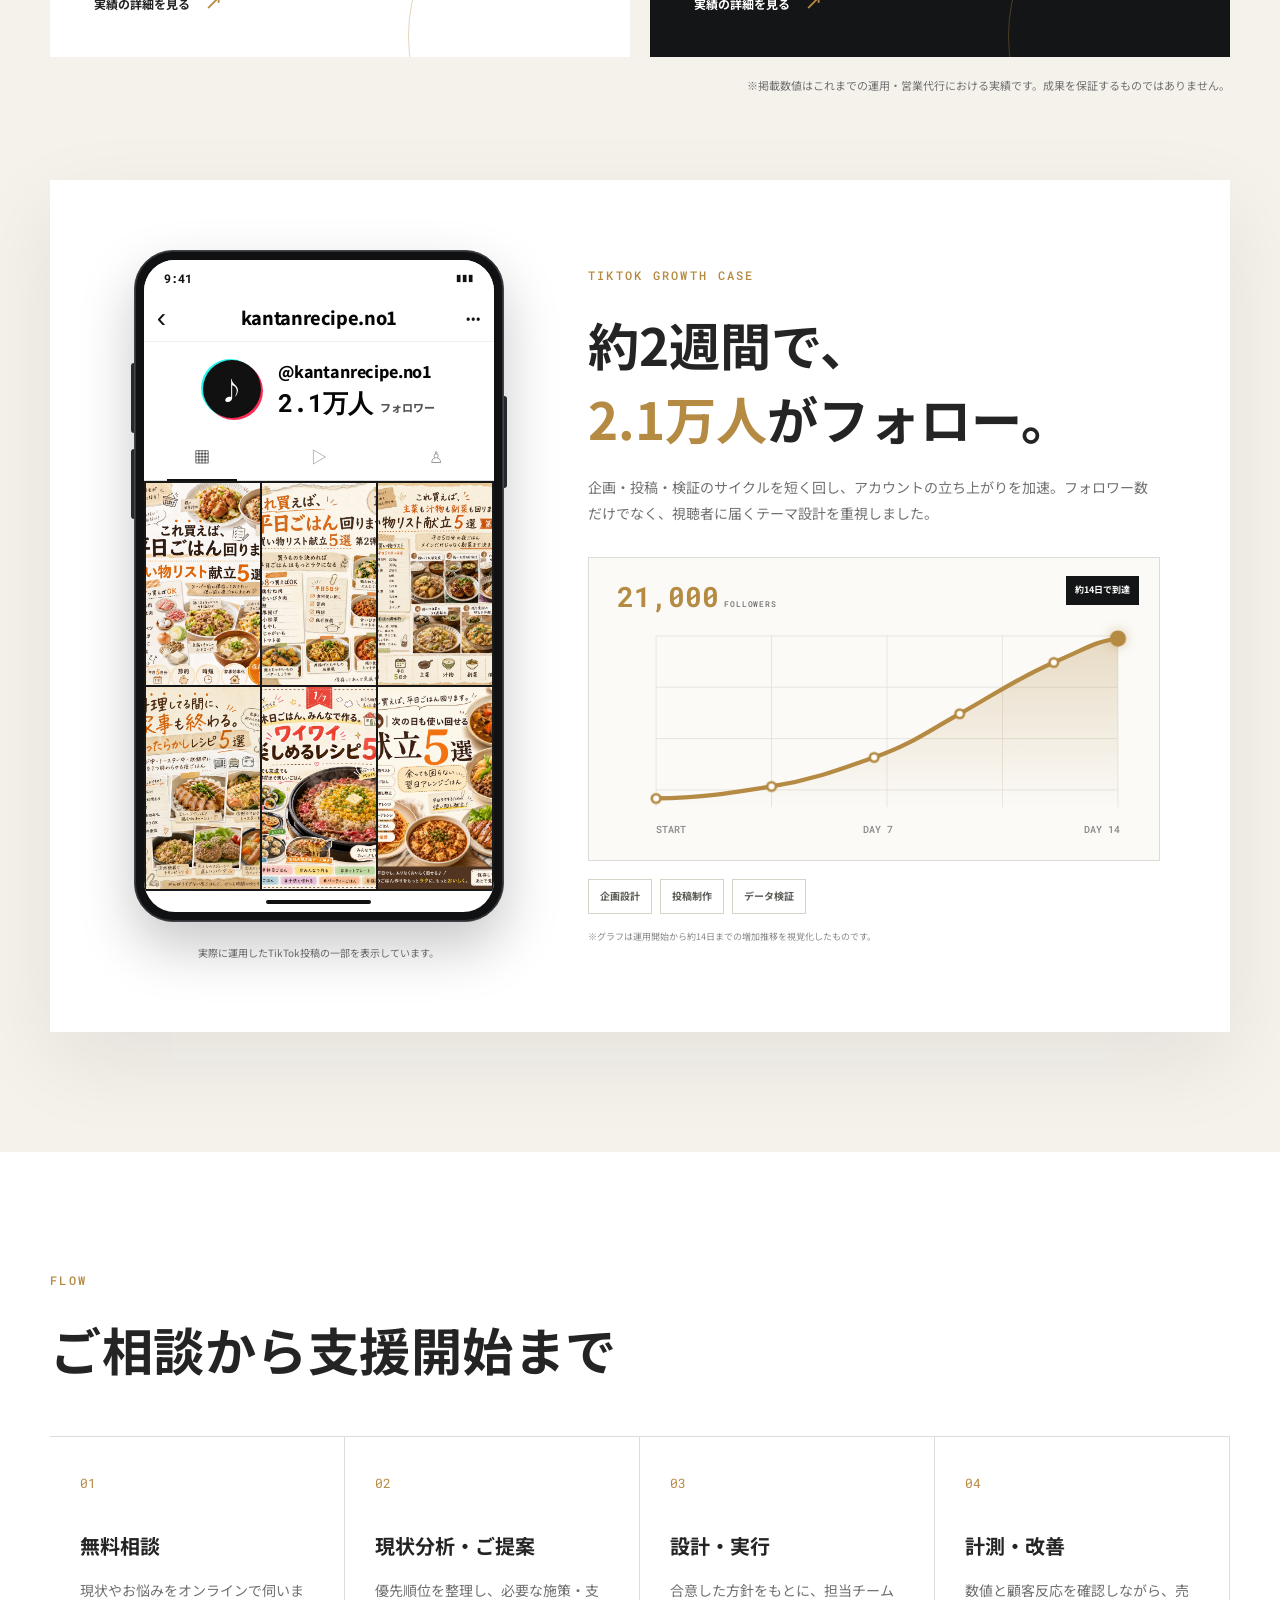
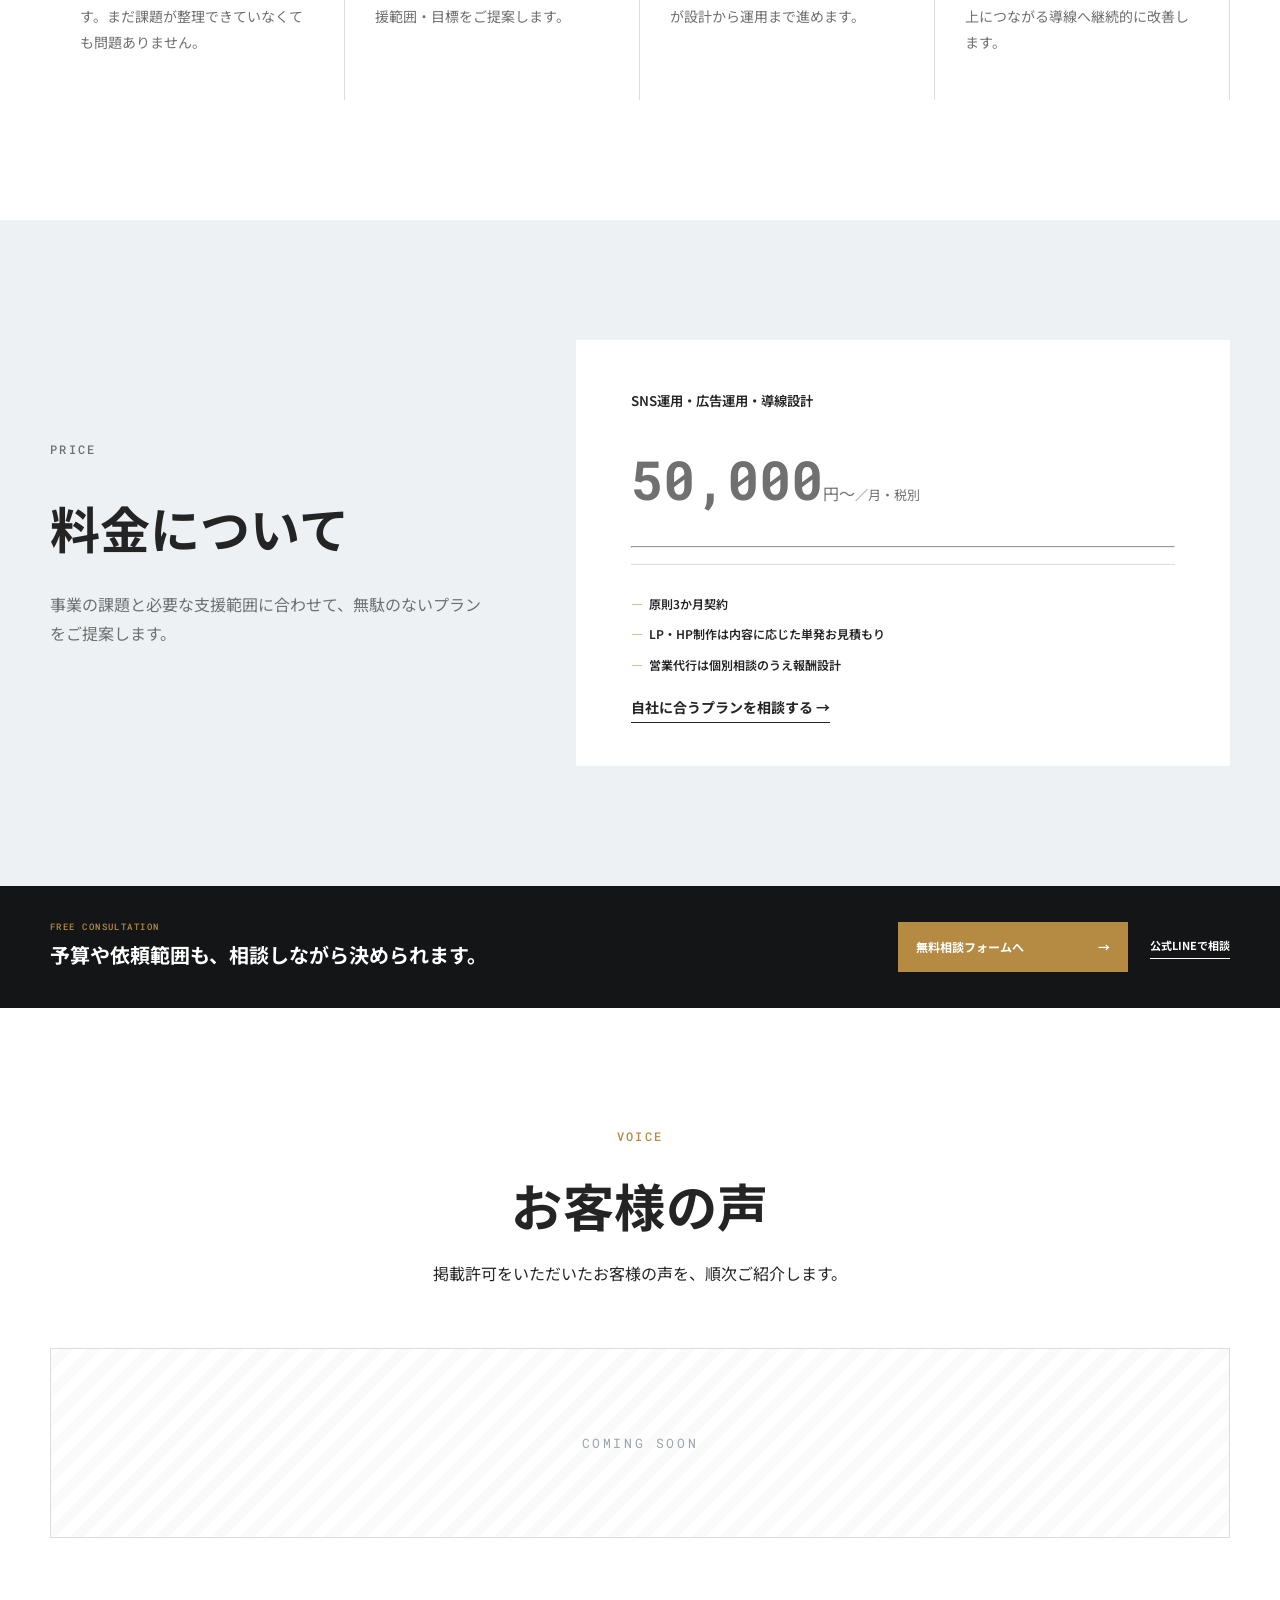
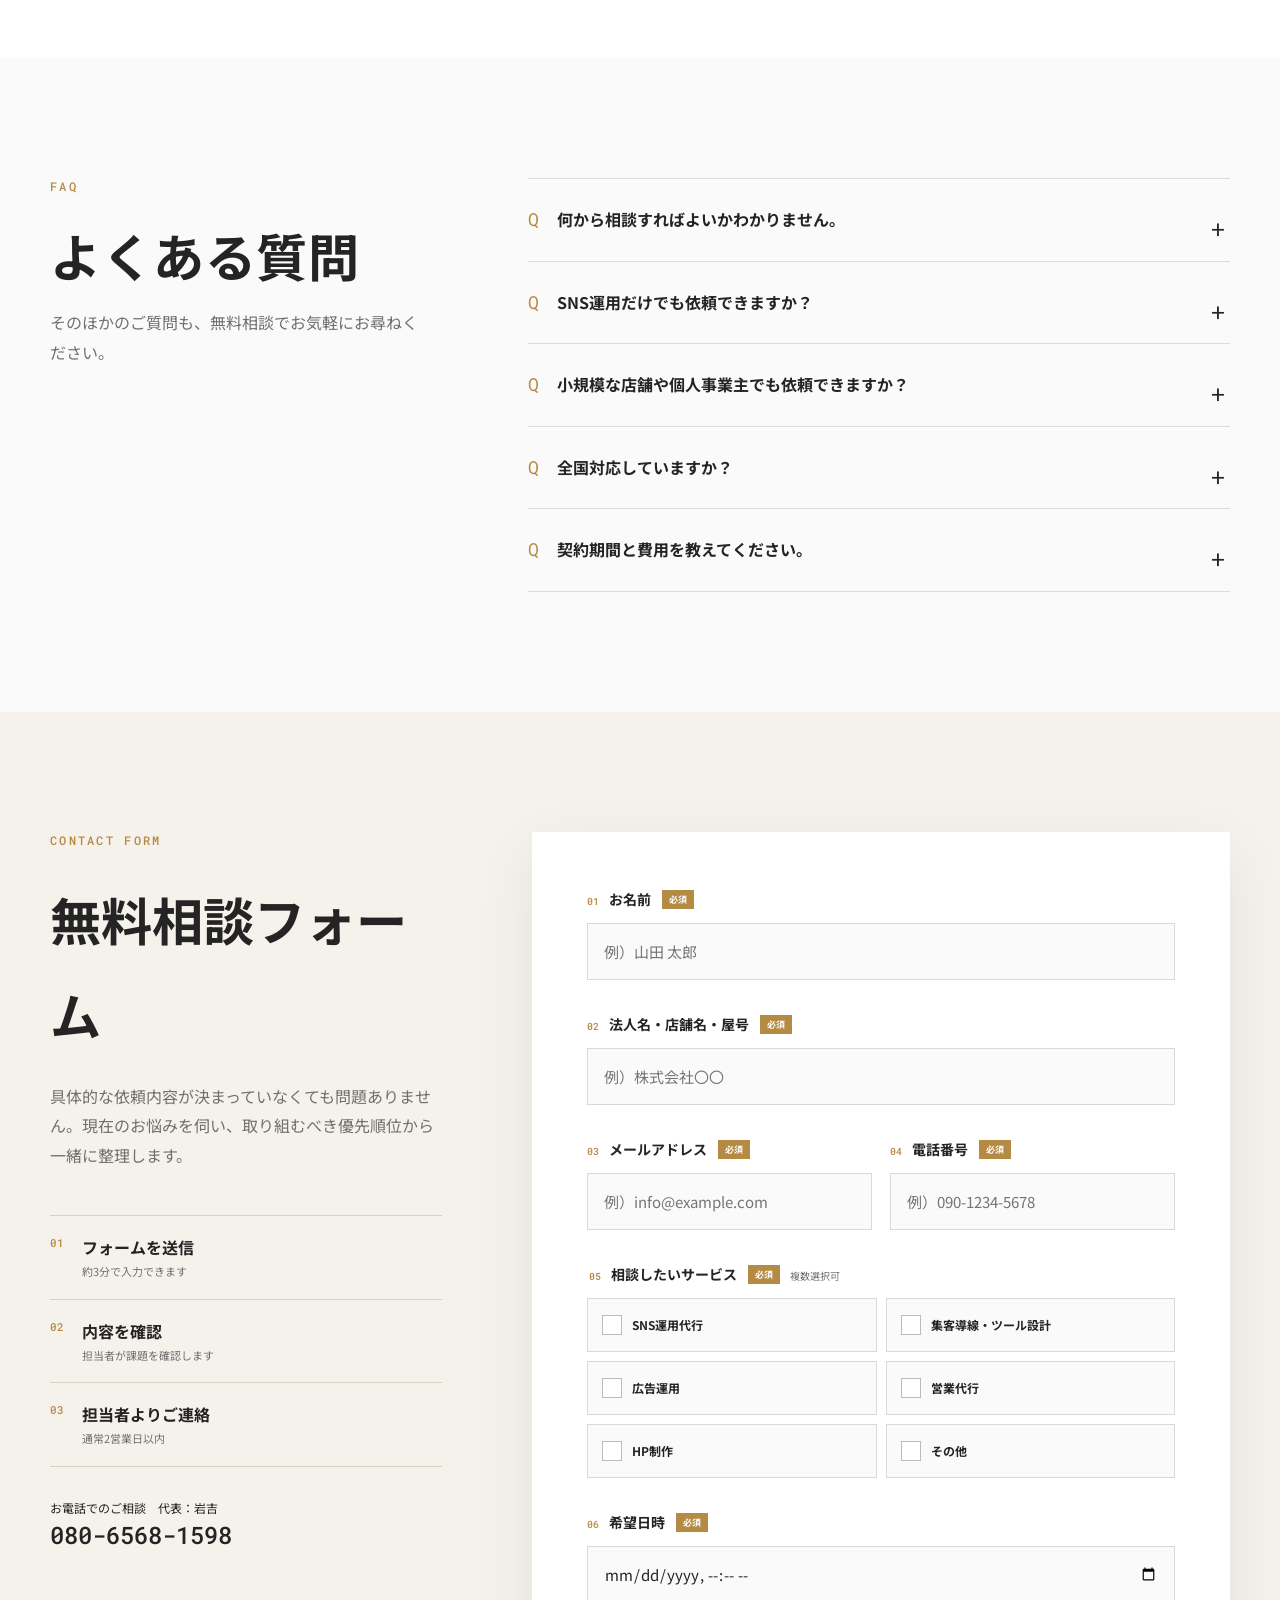
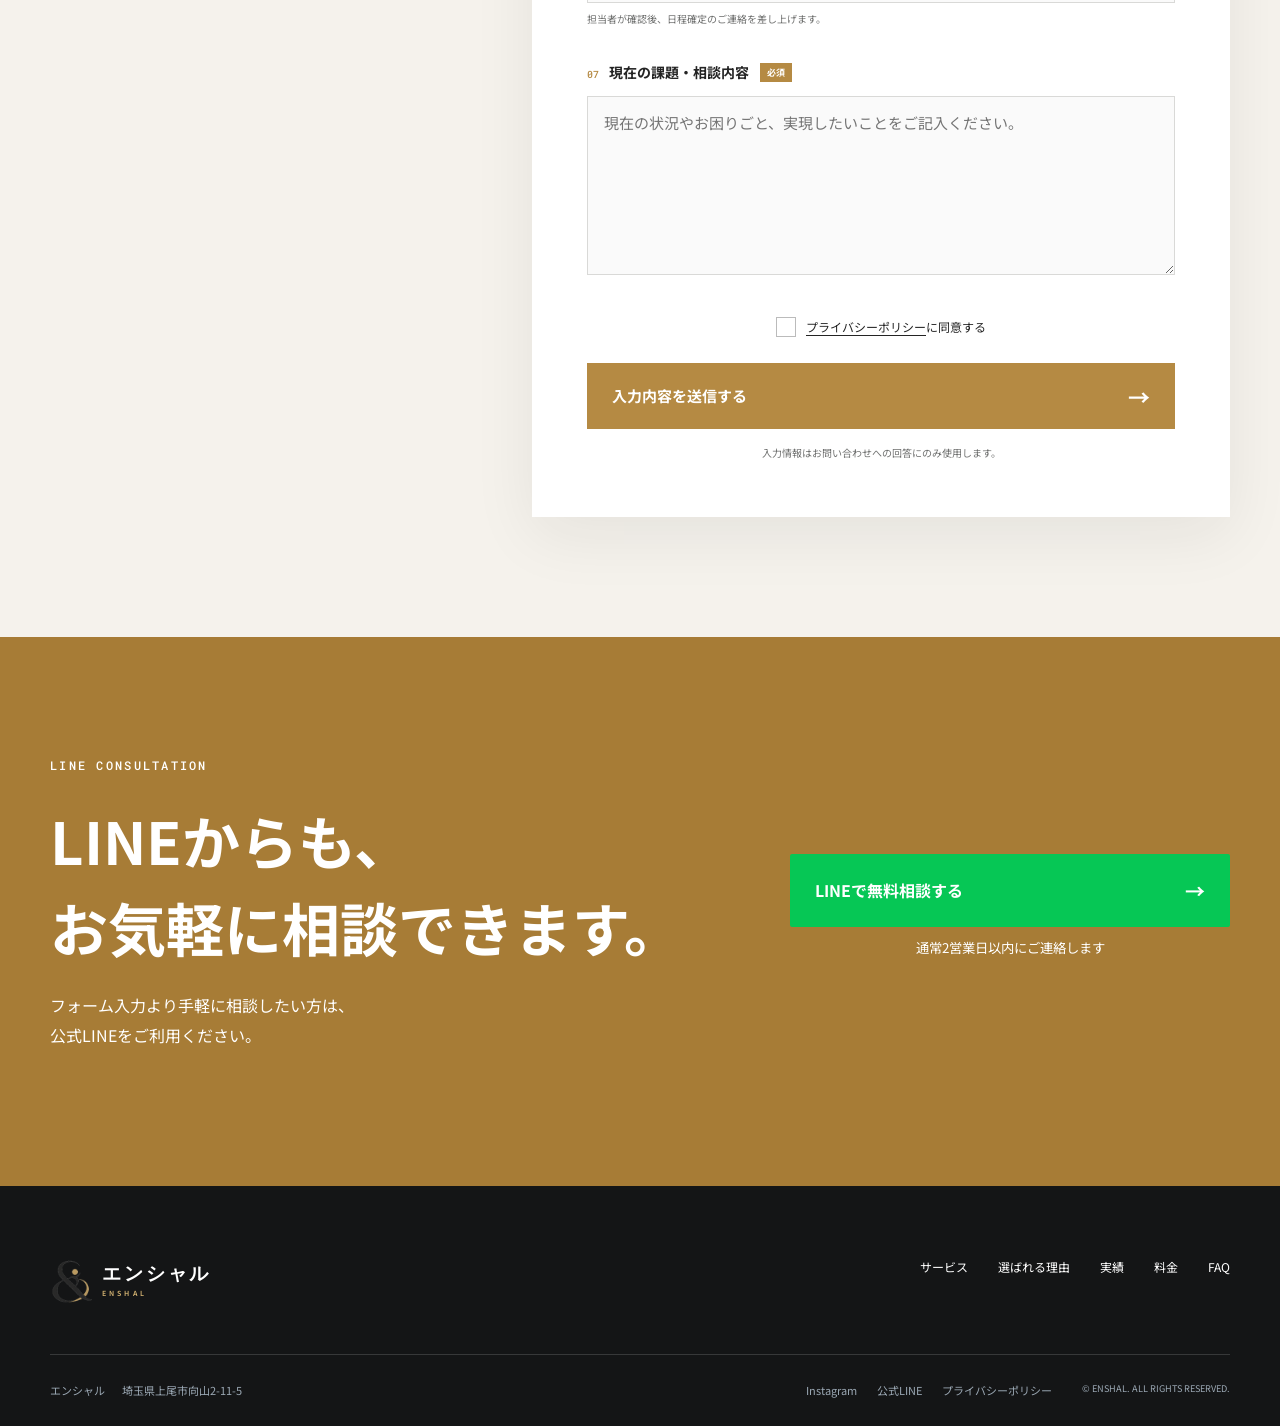
==== commit 7fe255b0: "Fix TikTok phone mockup readability" ====
--- a/index.html
+++ b/index.html
@@ -140,7 +140,7 @@
         </div>
         <p class="achievement__caption reveal">※掲載数値はこれまでの運用・営業代行における実績です。成果を保証するものではありません。</p>
 
-        <article class="tiktok-case reveal" aria-labelledby="tiktok-case-title">
+        <article class="tiktok-case" aria-labelledby="tiktok-case-title">
           <div class="tiktok-case__account">
             <div class="tiktok-case__device">
               <div class="phone-screen">
--- a/brand.css
+++ b/brand.css
@@ -261,7 +261,7 @@
 }
 
 .tiktok-case__account { min-width: 0; }
-.tiktok-case__device { position: relative; width: min(100%,330px); margin: auto; padding: 9px; border: 1px solid #454649; border-radius: 39px; background: #101113; box-shadow: 0 25px 55px rgba(0,0,0,.22),inset 0 0 0 1px #303136; }
+.tiktok-case__device { position: relative; width: min(100%,370px); margin: auto; padding: 9px; border: 1px solid #454649; border-radius: 39px; background: #101113; transform: none !important; transition: none !important; box-shadow: 0 25px 55px rgba(0,0,0,.22),inset 0 0 0 1px #303136; }
 .tiktok-case__device::before { content: ""; position: absolute; left: -4px; top: 112px; width: 3px; height: 70px; border-radius: 3px 0 0 3px; background: #28292c; box-shadow: 0 86px #28292c; }
 .tiktok-case__device::after { content: ""; position: absolute; right: -4px; top: 145px; width: 3px; height: 92px; border-radius: 0 3px 3px 0; background: #28292c; }
 .tiktok-case__browser { display: flex; align-items: center; gap: 8px; height: 37px; padding: 0 10px; color: #fff; }
@@ -273,28 +273,27 @@
 .tiktok-case__embed img { width: 100%; height: auto; transition: transform .45s ease; }
 .tiktok-case__embed:hover img { transform: scale(1.025); }
 .phone-screen { position: relative; overflow: hidden; border-radius: 31px; background: #fff; }
-.phone-status { display: flex; align-items: center; justify-content: space-between; height: 35px; padding: 0 18px; color: #111; font: 600 9px "Roboto Mono",monospace; }
-.phone-status i { position: absolute; left: 50%; top: 7px; width: 83px; height: 22px; border-radius: 15px; background: #000; transform: translateX(-50%); }
-.phone-status b { font-size: 7px; letter-spacing: 1px; }
-.phone-island { position: absolute; z-index: 3; left: 50%; top: 8px; width: 82px; height: 20px; border-radius: 15px; background: #000; transform: translateX(-50%); }
-.phone-tiktok-nav { display: grid; grid-template-columns: 32px 1fr 32px; align-items: center; height: 43px; padding: 0 11px; color: #111; background: #fff; border-bottom: 1px solid #f0f0f0; text-align: center; }
-.phone-tiktok-nav strong { font: 700 12px "Roboto Mono",monospace; }
+.phone-status { display: flex; align-items: center; justify-content: space-between; height: 35px; padding: 0 20px; color: #111; background: #fff; font: 700 12px "Roboto Mono",monospace; }
+.phone-status i,.phone-island { display: none; }
+.phone-status b { font-size: 9px; letter-spacing: 1px; }
+.phone-tiktok-nav { display: grid; grid-template-columns: 34px 1fr 34px; align-items: center; height: 47px; padding: 0 13px; color: #111; background: #fff; border-bottom: 1px solid #f0f0f0; text-align: center; }
+.phone-tiktok-nav strong { overflow: hidden; color: #050505; font: 800 18px/1.2 "Noto Sans JP",sans-serif; letter-spacing: -.02em; text-overflow: ellipsis; white-space: nowrap; }
 .phone-tiktok-nav span:first-child { font: 400 28px/1 sans-serif; text-align: left; }
-.phone-tiktok-nav span:last-child { font-size: 9px; letter-spacing: 1px; text-align: right; }
-.phone-account { display: flex; align-items: center; justify-content: center; gap: 15px; padding: 15px 13px 14px; color: #111; background: #fff; }
-.phone-account__mark { display: grid; place-items: center; flex: 0 0 48px; width: 48px; height: 48px; border-radius: 50%; color: #fff; background: #111; font-size: 21px; box-shadow: -2px -1px 0 #25f4ee,2px 2px 0 #fe2c55; }
+.phone-tiktok-nav span:last-child { color: #111; font-size: 13px; letter-spacing: 1px; text-align: right; }
+.phone-account { display: flex; align-items: center; justify-content: center; gap: 17px; padding: 18px 15px 16px; color: #111; background: #fff; }
+.phone-account__mark { display: grid; place-items: center; flex: 0 0 58px; width: 58px; height: 58px; border-radius: 50%; color: #fff; background: #111; font-size: 25px; box-shadow: -2px -1px 0 #25f4ee,2px 2px 0 #fe2c55; }
 .phone-account strong,.phone-account small { display: block; }
-.phone-account strong { font: 700 11px/1.3 "Roboto Mono",monospace; }
-.phone-account small { display: flex; align-items: baseline; gap: 6px; margin-top: 7px; color: #777; font-size: 8px; }
-.phone-account small b { color: #111; font: 700 16px/1 "Roboto Mono",monospace; }
-.phone-account small span { color: #666; font-weight: 600; }
+.phone-account strong { color: #050505; font: 800 16px/1.3 "Noto Sans JP",sans-serif; letter-spacing: -.01em; }
+.phone-account small { display: flex; align-items: baseline; gap: 7px; margin-top: 8px; color: #555; font-size: 11px; }
+.phone-account small b { color: #050505; font: 800 25px/1 "Roboto Mono",monospace; }
+.phone-account small span { color: #555; font-weight: 800; }
 .phone-tabs { display: grid; grid-template-columns: repeat(3,1fr); color: #999; background: #fff; border-bottom: 1px solid #ddd; text-align: center; }
 .phone-tabs span { position: relative; padding: 8px 0; }
 .phone-tabs .is-active { color: #111; }
 .phone-tabs .is-active::after { content: ""; position: absolute; left: 20%; right: 20%; bottom: -1px; height: 2px; background: #111; }
 .tiktok-post-grid { display: grid; grid-template-columns: repeat(3,1fr); grid-template-rows: repeat(2,1fr); gap: 2px; height: 410px; padding: 2px; background: #181818; }
-.tiktok-post-grid img { width: 100%; height: 100%; object-fit: cover; transition: transform .35s ease,filter .35s ease; }
-.tiktok-post-grid:hover img { filter: none; }
+.tiktok-post-grid img { width: 100%; height: 100%; object-fit: cover; transform: none !important; transition: none !important; }
+.tiktok-post-grid:hover img { filter: none; transform: none !important; }
 .phone-home { width: 105px; height: 4px; margin: 9px auto 8px; border-radius: 3px; background: #111; }
 .tiktok-embed__fallback { display: flex; flex-direction: column; justify-content: center; min-height: 455px; padding: 35px 25px; color: #161719; text-align: center; background: linear-gradient(145deg,#fff 0%,#f3f3f3 100%); }
 .tiktok-embed__mark { display: grid; place-items: center; width: 70px; height: 70px; margin: 0 auto 20px; border-radius: 50%; background: #111; color: #fff; font-size: 30px; box-shadow: -5px -3px 0 #25f4ee,5px 3px 0 #fe2c55; }
@@ -506,7 +505,10 @@
   .achievement__caption { text-align: left; }
   .tiktok-case { grid-template-columns: 1fr; gap: 45px; margin-top: 55px; padding: 30px 18px; }
   .tiktok-case__device { max-width: 340px; margin: auto; }
-  .tiktok-case__device { width: 285px; }
+  .tiktok-case__device { width: min(100%,315px); }
+  .phone-tiktok-nav strong { font-size: 15px; }
+  .phone-account strong { font-size: 14px; }
+  .phone-account small b { font-size: 22px; }
   .tiktok-post-grid { height: 365px; }
   .tiktok-case__embed { min-height: 0; }
   .tiktok-case__growth h3 { font-size: 32px; }
